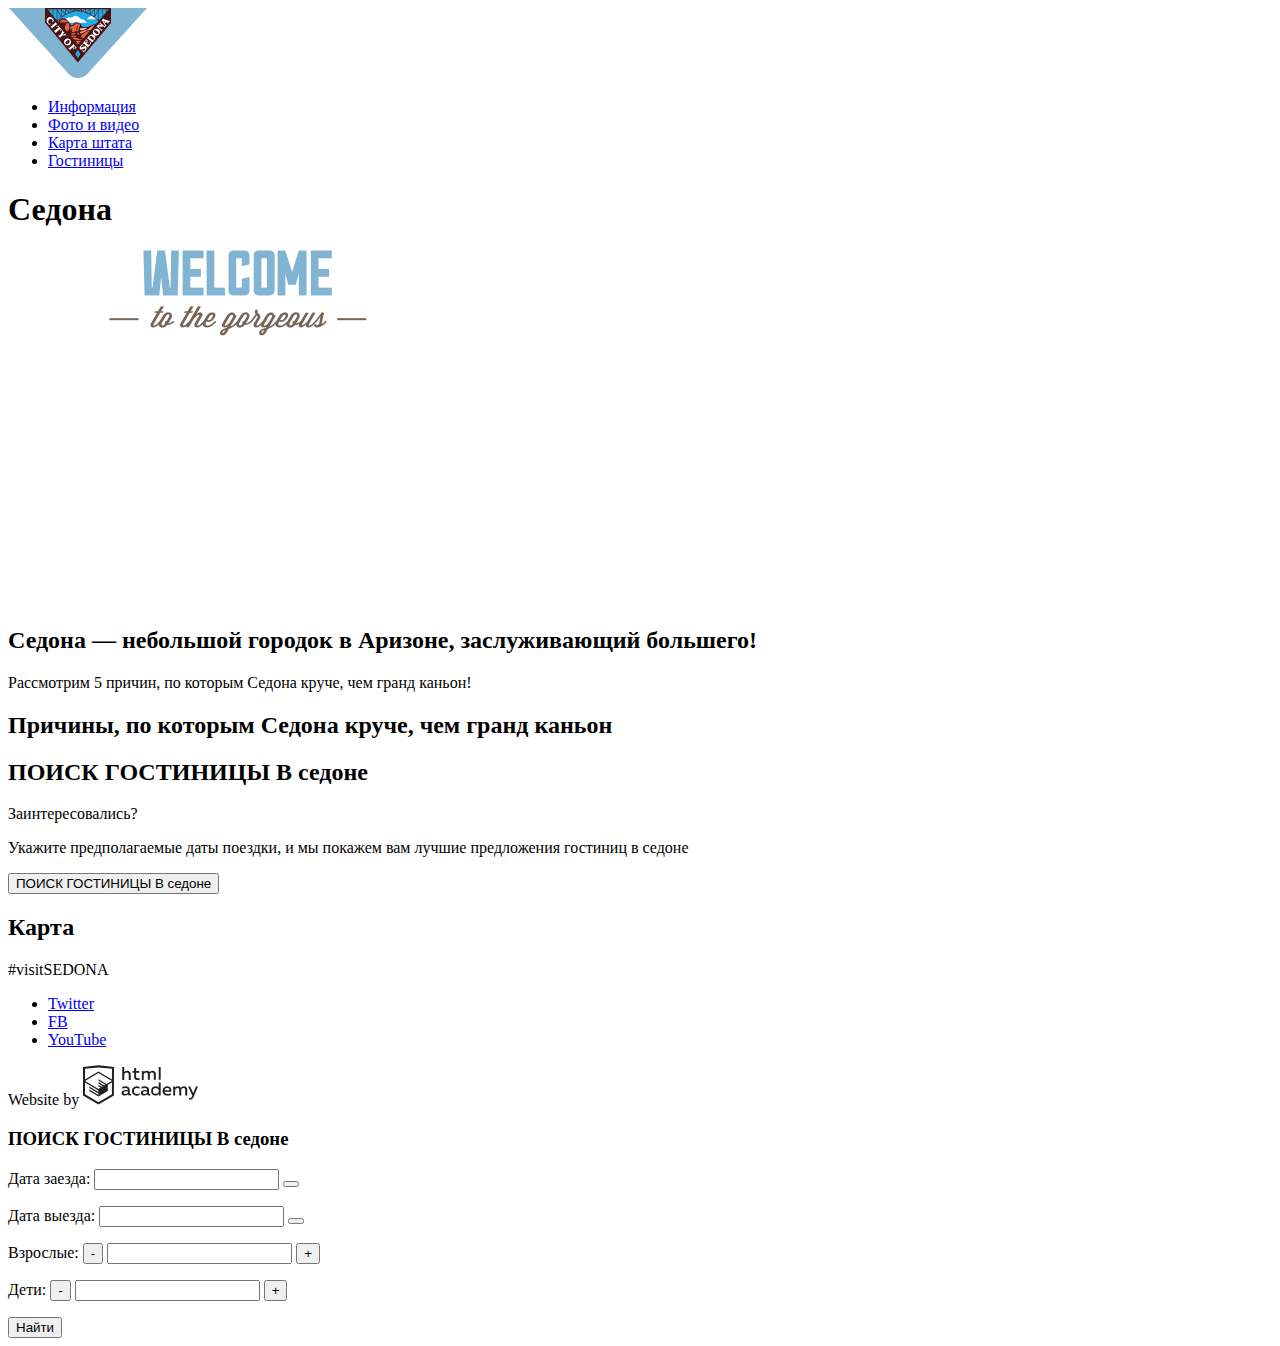
==== index.html @ 7920b190 "правки форм" ====
<!DOCTYPE html>
<html lang="ru">
  <head>
    <meta charset="utf-8">
    <title>HTML Academy: Седона</title>
  </head>
  <body>
      <header>
          <nav class="main-menu">
              <img class="logo" src="img/logo.svg" alt="logotype - city of Sedona" width="140" height="70">
              <ul>
                  <li><a href="#">Информация</a></li>
                  <li><a href="#">Фото и видео</a></li>
                  <li><a href="#">Карта штата</a></li>
                  <li><a href="inner.html">Гостиницы</a></li>
              </ul>
          </nav>
      </header>
      
      <main class="container">
          <section class="heading">
            <h1 class="visually-hidden">Седона</h1>
            <img class="welcome" src="img/welcome.png" alt="Welcome to the gorgeous Sedona, Because the Grand Canyon sucks!" width="459" height="353">
          </section>
          
          <section class="city">
            <h2>Седона — небольшой городок в Аризоне, заслуживающий большего!</h2>
            <p>Рассмотрим 5 причин, по которым Седона круче, чем гранд каньон!</p>
          </section>
          
          <section class="reasons">
            <h2 class="visually-hidden">Причины, по которым Седона круче, чем гранд каньон</h2>
            <!-- далее -->
          </section>
          
          <section class="search-hotel">
            <h2 class="visually-hidden">ПОИСК ГОСТИНИЦЫ В седоне</h2>
            <p>Заинтересовались?</p>
            <p>Укажите предполагаемые даты поездки, и мы покажем вам лучшие предложения гостиниц в седоне</p>
            <button class="search">ПОИСК ГОСТИНИЦЫ В седоне</button>
          </section>
          
          <section class="map">
            <h2 class="visually-hidden">Карта</h2>
            <!-- далее -->
          </section>
      </main>
      
      <footer>
          <p aria-label="хештег visit Sedona">#visitSEDONA</p>
          
          <ul class="social">
              <li><a href="#" aria-label="Седона в Твиттер">Twitter</a></li>
              <li><a href="#" aria-label="Седона в Фейсбук">FB</a></li>
              <li><a href="#" aria-label="Седона в Ютуб">YouTube</a></li>
          </ul>
          
          <p>
              <span>Website by</span>
              <a href="https://htmlacademy.ru/intensive/htmlcss">
                  <img src="img/academy.svg" alt="logotype - html academy" width="115" height="40">
              </a>
          </p>
      </footer>
      <section class="popup-search">
          <h3 class="visually-hidden">ПОИСК ГОСТИНИЦЫ В седоне</h3>
          <form action="https://echo.htmlacademy.ru" method="post">
              <p>
                <label for="arrival">Дата заезда:</label>
                <input id="arrival" type="text" name="arrival-date">
                <button class="calendar" aria-label="открыть календарь"></button>
              </p>
              <p>
                <label for="departure">Дата выезда:</label>
                <input id="departure" type="text" name="departure-date">
                <button class="calendar" aria-label="открыть календарь"></button>
              </p>
              <p>
                <label for="adult">Взрослые:</label>
                <button class="minus" aria-label="минус">-</button>
                <input id="adult" type="text" name="adult-number">
                <button class="plus">+</button>
              </p>
              <p>
                <label for="children">Дети:</label>
                <button class="minus" aria-label="минус">-</button>
                <input id="children" type="text" name="children-number">
                <button class="plus">+</button>
              </p>
              <button class="popup-search-button">Найти</button>
          </form>
      </section> 
   <!-- <p>Репозиторий создан для обучения на профессиональном онлайн‑курсе «<a href="https://htmlacademy.ru/intensive/htmlcss">HTML и CSS, уровень 1</a>».</p> -->
  </body>
</html>
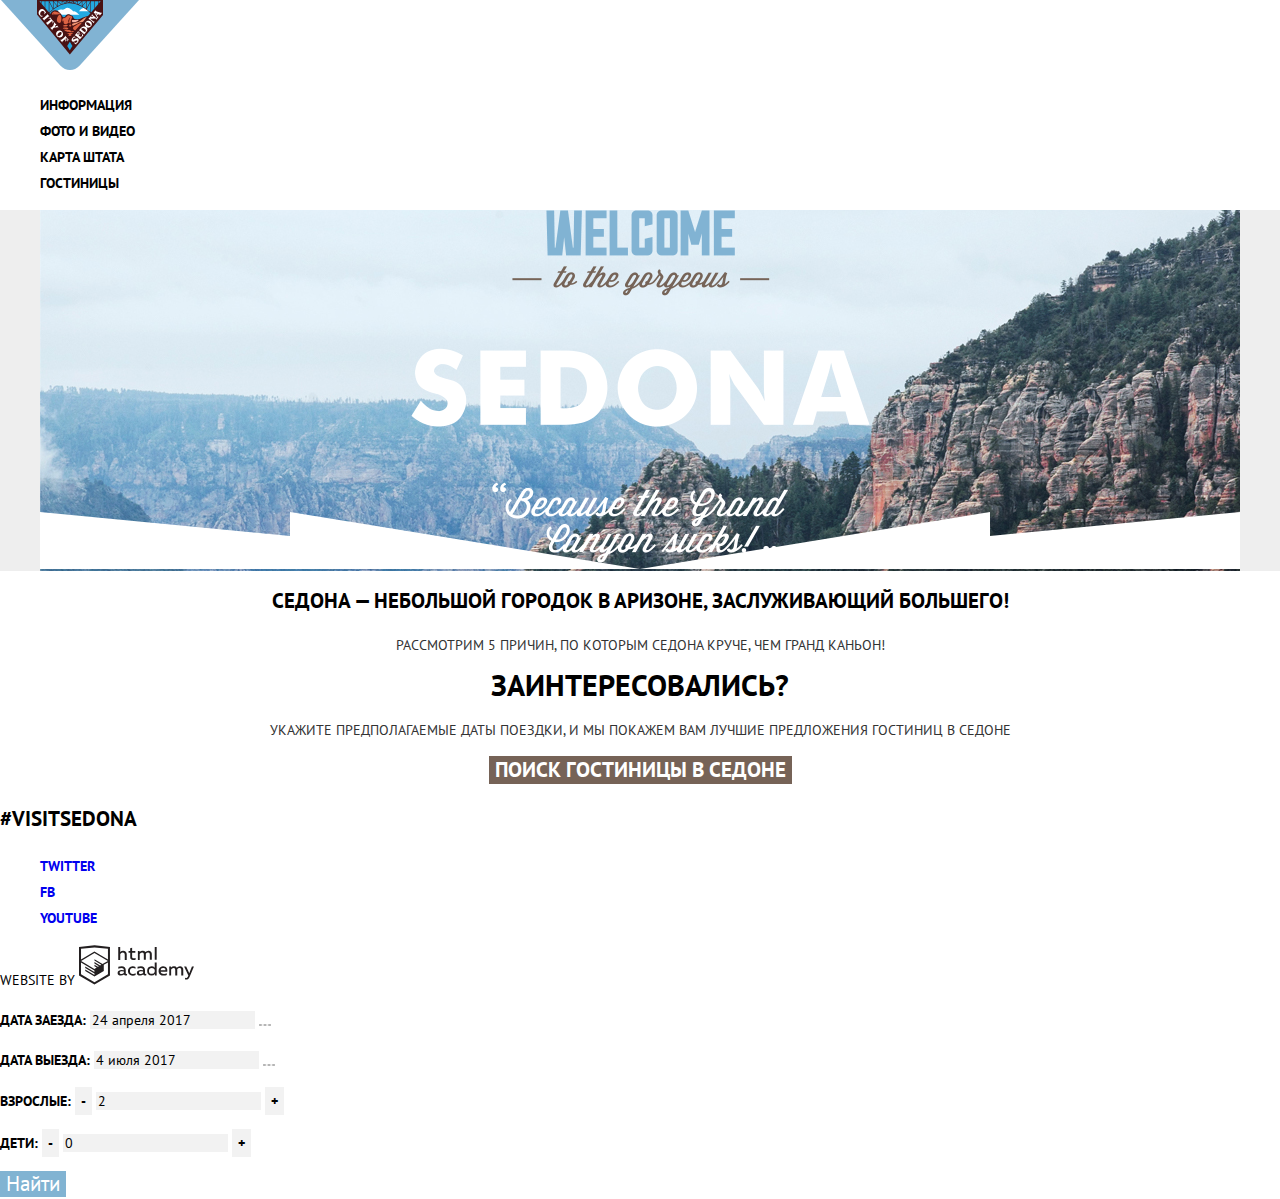
==== commit 4c623dac: "базовая стилизация" ====
--- a/index.html
+++ b/index.html
@@ -3,6 +3,9 @@
   <head>
     <meta charset="utf-8">
     <title>HTML Academy: Седона</title>
+    <link href="https://fonts.googleapis.com/css?family=PT+Sans:400,700&amp;subset=cyrillic" rel="stylesheet">
+    <link href="css/normalize.css" rel="stylesheet">
+    <link href="css/style.css" rel="stylesheet">
   </head>
   <body>
       <header>
@@ -35,7 +38,7 @@
           
           <section class="search-hotel">
             <h2 class="visually-hidden">ПОИСК ГОСТИНИЦЫ В седоне</h2>
-            <p>Заинтересовались?</p>
+            <span>Заинтересовались?</span>
             <p>Укажите предполагаемые даты поездки, и мы покажем вам лучшие предложения гостиниц в седоне</p>
             <button class="search">ПОИСК ГОСТИНИЦЫ В седоне</button>
           </section>
@@ -46,8 +49,8 @@
           </section>
       </main>
       
-      <footer>
-          <p aria-label="хештег visit Sedona">#visitSEDONA</p>
+      <footer class="footer-nav">
+          <p class="hashtag" aria-label="хештег visit Sedona">#visitSEDONA</p>
           
           <ul class="social">
               <li><a href="#" aria-label="Седона в Твиттер">Twitter</a></li>
@@ -57,7 +60,7 @@
           
           <p>
               <span>Website by</span>
-              <a href="https://htmlacademy.ru/intensive/htmlcss">
+              <a class="html-academy" href="https://htmlacademy.ru/intensive/htmlcss">
                   <img src="img/academy.svg" alt="logotype - html academy" width="115" height="40">
               </a>
           </p>
@@ -67,24 +70,24 @@
           <form action="https://echo.htmlacademy.ru" method="post">
               <p>
                 <label for="arrival">Дата заезда:</label>
-                <input id="arrival" type="text" name="arrival-date">
+                <input id="arrival" type="text" name="arrival-date" value="24 апреля 2017">
                 <button class="calendar" aria-label="открыть календарь"></button>
               </p>
               <p>
                 <label for="departure">Дата выезда:</label>
-                <input id="departure" type="text" name="departure-date">
+                <input id="departure" type="text" name="departure-date" value="4 июля 2017">
                 <button class="calendar" aria-label="открыть календарь"></button>
               </p>
               <p>
                 <label for="adult">Взрослые:</label>
                 <button class="minus" aria-label="минус">-</button>
-                <input id="adult" type="text" name="adult-number">
+                <input id="adult" type="text" name="adult-number" value="2">
                 <button class="plus">+</button>
               </p>
               <p>
                 <label for="children">Дети:</label>
                 <button class="minus" aria-label="минус">-</button>
-                <input id="children" type="text" name="children-number">
+                <input id="children" type="text" name="children-number" value="0">
                 <button class="plus">+</button>
               </p>
               <button class="popup-search-button">Найти</button>
--- a/css/style.css
+++ b/css/style.css
@@ -0,0 +1,290 @@
+body {
+    margin: 0;
+    padding: 0;
+    
+    font-family: "PT Sans", Arial, sans-serif;
+    font-size: 14px;
+    font-weight: bold;
+    line-height: 26px;
+    color: #000000;
+    text-transform: uppercase;
+    
+    background-color: #ffffff;  
+}
+
+.visually-hidden {
+    position: absolute;
+    clip: rect(0 0 0 0);
+    width: 1px;
+    height: 1px;
+    margin: -1px;
+}
+
+a {
+    text-decoration: none;
+}
+
+.main-menu a {
+    color: #000000;
+}
+
+.main-menu a:hover,
+.main-menu a:focus {
+    color: #81b3d2;
+}
+
+.main-menu a:active {
+    color: rgba(0, 0, 0, 0.3);
+}
+
+.main-menu ul {
+    list-style: none;
+}
+
+.heading {
+    text-align: center;
+    background-color: #eeeeee;
+    background-image: url("/./img/intro-mask.svg"), url("/./img/background.jpg");
+    background-repeat: no-repeat, no-repeat;
+    background-position: bottom center, top center;
+}
+
+.city {
+    text-align: center;
+}
+
+.city h2 {
+    font-size: 21px;
+}
+
+.city p {
+    font-weight: normal;
+    color: #333333;
+}
+
+.search-hotel {
+    text-align: center;
+}
+
+.search-hotel span {
+    font-size: 30px;
+    line-height: 26px;
+}
+
+.search-hotel p {
+    font-weight: normal;
+    line-height: 24px;
+    color: #333333;
+}
+
+.search-hotel .search {
+    font: inherit;
+    font-size: 21px;
+    text-transform: uppercase;
+    color: #ffffff;
+    background-color: #766357;
+    border: none;
+}
+
+.search-hotel .search:hover,
+.search-hotel .search:focus {
+    background-color: #604e43;
+}
+
+.search-hotel .search:active {
+    color: rgba(255, 255, 255, 0.3);
+    background-color: #503e33;
+}
+
+.footer-nav .hashtag {
+    font-size: 21px;
+}
+
+.footer-nav .social {
+    list-style: none;
+}
+
+.footer-nav span {
+    font-weight: normal;
+}
+
+.html-academy img:hover,
+.html-academy img:focus {
+
+}
+
+.html-academy img:active {
+
+}
+
+.popup-search input {
+    background-color: #f2f2f2;
+    border: none;
+}
+
+.popup-search input:hover {
+    background-color: #ebebeb;
+}
+
+.popup-search input:focus{
+    background-color: #ffffff;
+    border: 2px solid #e5e5e5;
+}
+
+.popup-search .plus,
+.popup-search .minus,
+.popup-search .calendar {
+    font: inherit;
+    background-color: #f2f2f2;
+    border: none;
+}
+
+.popup-search .calendar {
+    background-image: url("/./img/calendar.svg");
+    background-repeat: no-repeat;
+    background-position: center;
+}
+
+.popup-search-button {
+    font-size: 21px;
+    text-align: center;
+    color: #ffffff;
+    background-color: #81b3d2;
+    border: none;
+}
+
+.popup-search-button:hover,
+.popup-search-button:focus {
+    background-color: #669ec0;
+}
+
+.popup-search-button:active {
+    color: rgba(255, 255, 255, 0.3);
+    background-color: #5496bd;
+}
+
+.main-menu-current a,
+.main-menu-current a:hover,
+.main-menu-current a:focus,
+.main-menu-current a:active {
+    color: #766357;
+}
+
+.filters {
+    color: #ffffff;
+    background-color: #81b3d2;
+    background-image: url(/img/filter-background.jpg);
+    background-repeat: no-repeat;
+    background-position: top center;
+}
+
+.filters-form fieldset {
+    border: none;
+}
+
+.filters-form legend,
+.price-range .day {
+    font-size: 16px;
+    line-height: 21px;
+}
+
+.filters-form label,
+.filters-form b,
+.price-range input {
+    font-weight: normal;
+    line-height: 21px;
+}
+
+.price-range input {
+    color: #ffffff;
+    background-color: rgba(0, 0, 0, 0);
+    border: none;
+}
+
+.price-range button {
+    font-size: 14px;
+    font-weight: normal;
+    line-height: 21px;
+    text-transform: uppercase;
+    color: #ffffff;
+    background-color: rgba(0, 0, 0, 0);
+    border: 2px solid #ffffff;
+}
+
+.price-range button:hover,
+.price-range button:focus {
+    color: #000000;
+    background-color: #ffffff;
+}
+
+.hotels-list,
+.stars {
+    list-style: none;
+}
+
+.hotels-list h3 {
+    font-size: 21px;
+}
+
+.hotels-name {
+    color: #000000;
+}
+
+.hotels-name:hover,
+.hotels-name:focus {
+    color: #81b3d2;
+}
+
+.hotels-name:active {
+    color: rgba(0, 0, 0, 0.3);
+}
+
+.hotel-type-price {
+    font-weight: normal;
+    color: #333333;
+}
+
+.button-more {
+    line-height: 21px;
+    color: #ffffff;
+    background-color: #81b3d2;
+}
+
+.button-more:hover,
+.button-more:focus {
+    background-color: #669ec0;
+}
+
+.button-more:active {
+    color: rgba(255, 255, 255, 0.3);
+    background-color: #5496bd;
+}
+
+.button-book {
+    line-height: 21px;
+    color: #ffffff;
+    background-color: #766357;
+}
+
+.button-book:hover,
+.button-book:focus {
+    background-color: #604e43;
+}
+
+.button-book:active {
+    color: rgba(255, 255, 255, 0.3);
+    background-color: #503e33;
+}
+
+.hotel-rating {
+    font-weight: normal;
+    color: #666666;
+    background-color: #f2f2f2;
+}
+
+.stars li {
+    height: 17px;
+    width: 18px;
+    background-image: url("/img/star.svg");
+    background-repeat: no-repeat;
+}
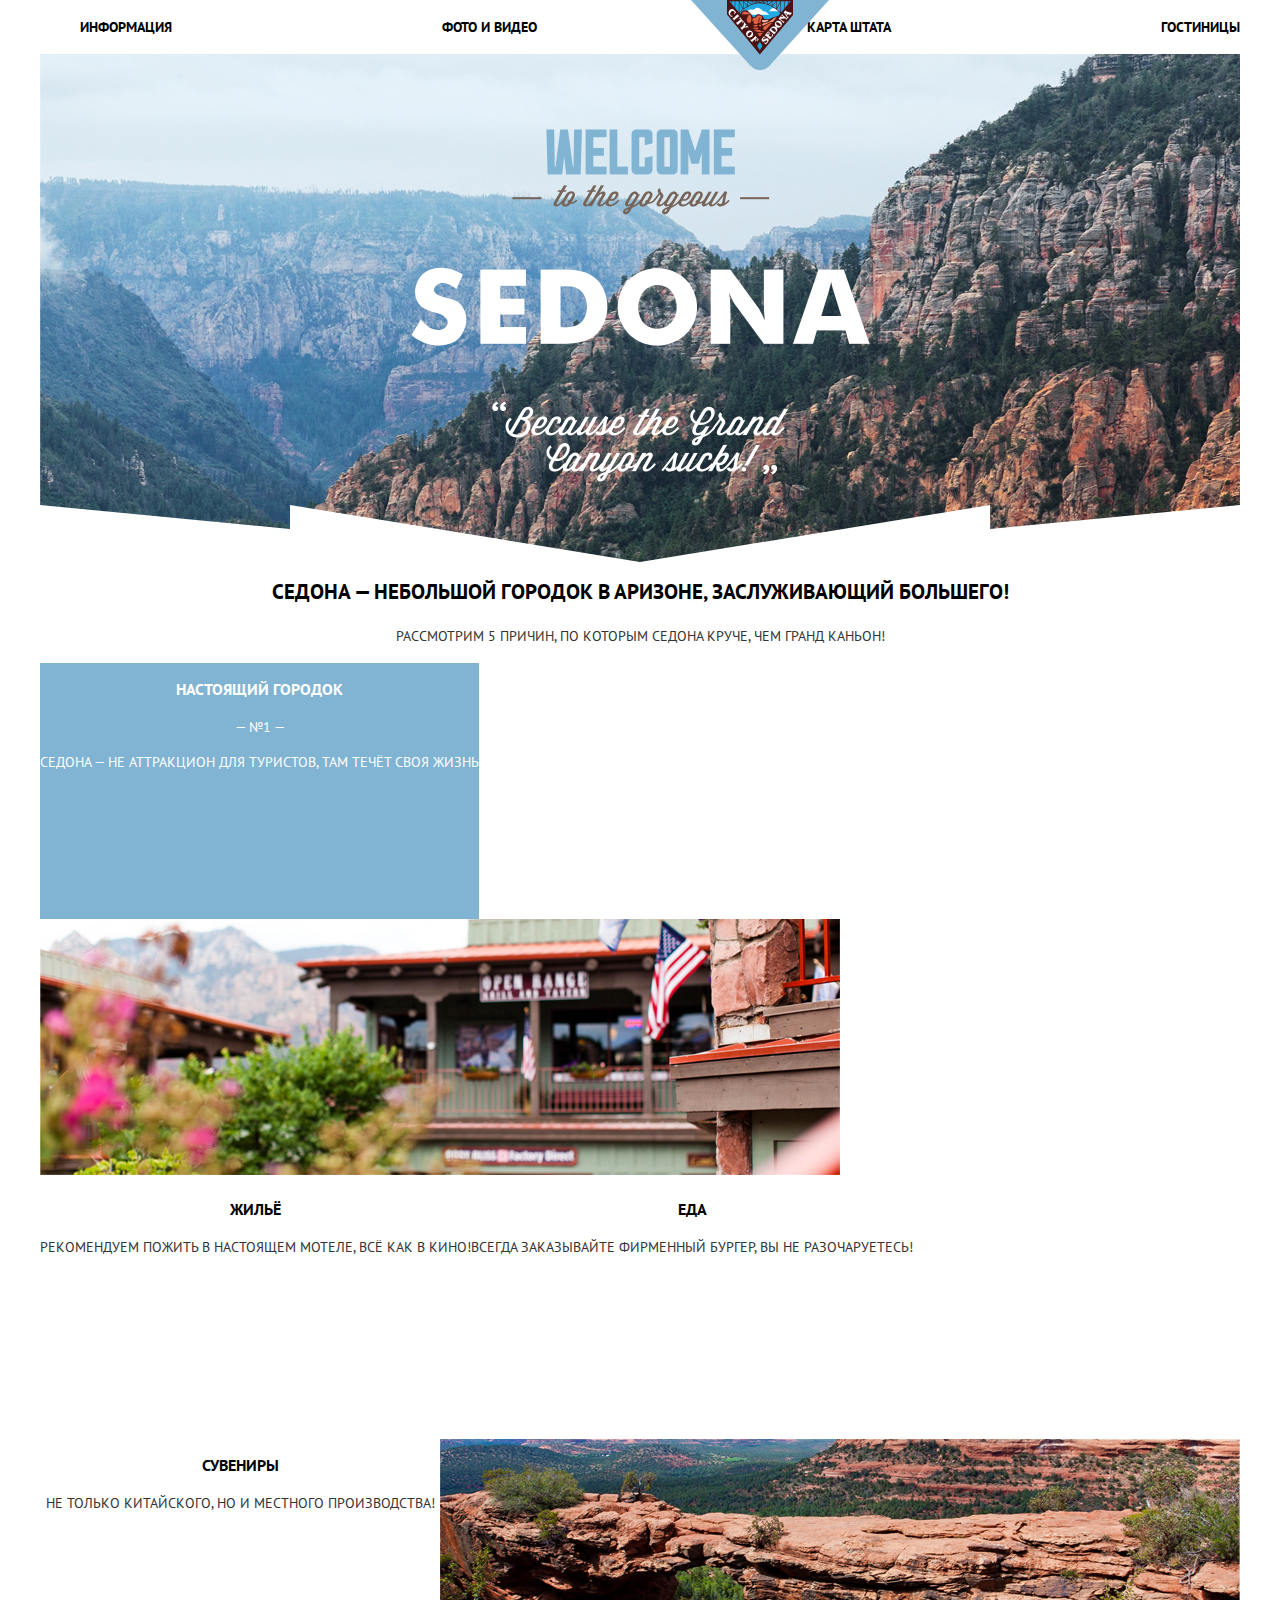
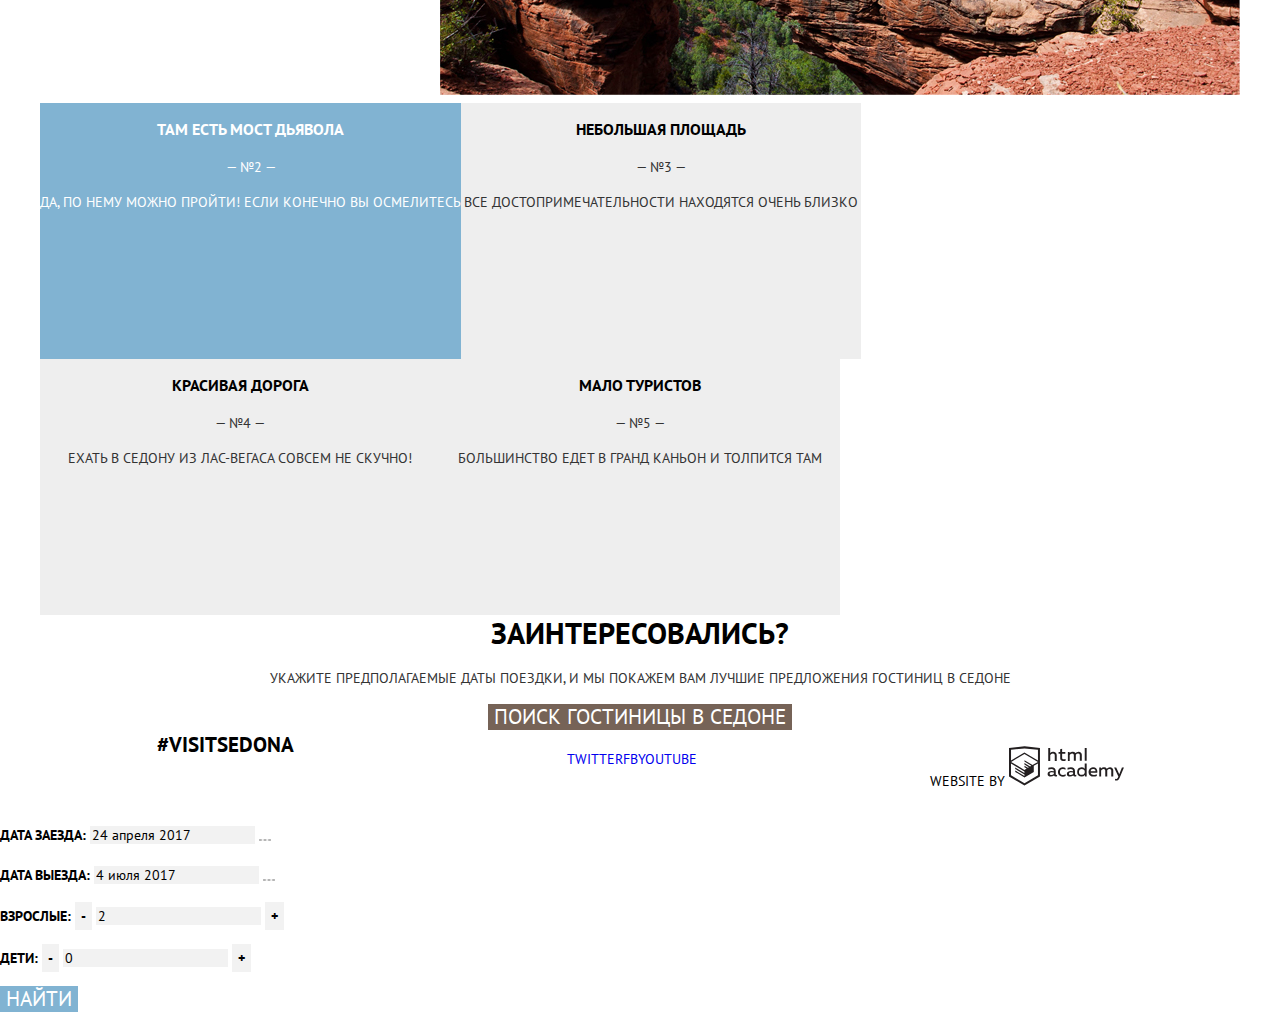
==== commit f2318898: "сетки" ====
--- a/index.html
+++ b/index.html
@@ -33,12 +33,67 @@
           
           <section class="reasons">
             <h2 class="visually-hidden">Причины, по которым Седона круче, чем гранд каньон</h2>
-            <!-- далее -->
+            
+            <div class="reason-1">
+                <h3>Настоящий городок</h3> 
+                <p>— №1 — </p>
+                <p>Седона — не аттракцион для туристов, там течёт своя жизнь</p>
+            </div>
+              
+            <div>
+                <img src="img/reason-1.jpg" alt="вид города" width="800" height="256">
+            </div>
+            
+            <div class="reason-hotels">
+                <h3>Жильё</h3>
+                <p>Рекомендуем пожить в настоящем мотеле, всё как в кино!</p>
+            </div>
+              
+            <div class="reason-food">
+                <h3>Еда</h3>
+                <p>Всегда заказывайте фирменный бургер, вы не разочаруетесь!</p>
+            </div>
+              
+            <div class="reason-souvenir">
+                <h3>Сувениры</h3>
+                <p>Не только китайского, но и местного производства!</p>
+            </div>
+              
+            <div>
+                <img src="img/reason-2.jpg" alt="мост дьявола" width="800" height="256"> 
+            </div>
+              
+            <div class="reason-2">
+                <h3>Там есть Мост дьявола
+                </h3>
+                <p>— №2 —</p>
+                <p>Да, по нему можно пройти! Если конечно вы осмелитесь</p>      
+            </div>
+              
+            <div class="reason-3">
+                <h3>Небольшая площадь</h3>
+                <p>— №3 —</p>
+                <p>Все достопримечательности находятся очень близко</p>  
+            </div>
+              
+            <div class="reason-4">
+                <h3>Красивая дорога</h3>
+                <p>— №4 —</p>
+                <p>Ехать в Седону из Лас-Вегаса совсем не скучно!</p>
+              
+            </div>
+              
+            <div class="reason-5">
+                <h3>Мало туристов</h3>
+                <p>— №5 —</p>
+                <p>Большинство едет в гранд каньон и толпится там</p>
+            </div>
+
           </section>
           
           <section class="search-hotel">
             <h2 class="visually-hidden">ПОИСК ГОСТИНИЦЫ В седоне</h2>
-            <span>Заинтересовались?</span>
+            <b>Заинтересовались?</b>
             <p>Укажите предполагаемые даты поездки, и мы покажем вам лучшие предложения гостиниц в седоне</p>
             <button class="search">ПОИСК ГОСТИНИЦЫ В седоне</button>
           </section>
@@ -50,7 +105,7 @@
       </main>
       
       <footer class="footer-nav">
-          <p class="hashtag" aria-label="хештег visit Sedona">#visitSEDONA</p>
+          <b class="hashtag" aria-label="хештег visit Sedona">#visitSEDONA</b>
           
           <ul class="social">
               <li><a href="#" aria-label="Седона в Твиттер">Twitter</a></li>
--- a/css/style.css
+++ b/css/style.css
@@ -4,7 +4,6 @@
     
     font-family: "PT Sans", Arial, sans-serif;
     font-size: 14px;
-    font-weight: bold;
     line-height: 26px;
     color: #000000;
     text-transform: uppercase;
@@ -24,7 +23,14 @@
     text-decoration: none;
 }
 
+.main-menu {
+    width: 1200px;
+    margin-left: auto;
+    margin-right: auto;
+}
+
 .main-menu a {
+    font-weight: bold;
     color: #000000;
 }
 
@@ -37,16 +43,36 @@
     color: rgba(0, 0, 0, 0.3);
 }
 
+.main-menu .logo {
+    position: absolute;
+    left: 690px;
+    top: 0px;
+}
+
 .main-menu ul {
+    display: flex;
+    justify-content: space-between;
+    vertical-align: center;
     list-style: none;
 }
 
+.container {
+    width: 1200px;
+    margin-left: auto;
+    margin-right: auto;
+}
+
 .heading {
+    height: 508px;
     text-align: center;
     background-color: #eeeeee;
-    background-image: url("/./img/intro-mask.svg"), url("/./img/background.jpg");
+    background-image: url("../img/intro-mask.svg"), url("../img/background.jpg");
     background-repeat: no-repeat, no-repeat;
-    background-position: bottom center, top center;
+    background-position: 0px 451px, 50% 20%;
+}
+
+.heading .welcome {
+    margin-top: 75px;
 }
 
 .city {
@@ -58,29 +84,72 @@
 }
 
 .city p {
-    font-weight: normal;
     color: #333333;
+}
+
+.reasons {
+    display: flex;
+    flex-wrap: wrap;
+    
+    text-align: center;
+}
+
+.reasons h3 {
+    line-height: 21px;
+}
+
+.reasons p {
+    line-height: 21px;
+    color: #333333;
+}
+
+.reason-1,
+.reason-2 {
+    min-height: 256px;
+    min-width: 400px;
+    
+    color: #ffffff;
+    background-color: #81b3d2;
+}
+
+.reason-1 p,
+.reason-2 p {
+    color: #ffffff;
+}
+
+.reason-hotels,
+.reason-food,
+.reason-souvenir {
+    min-height: 256px;
+    min-width: 400px;
+}
+
+.reason-3,
+.reason-4,
+.reason-5 {
+    min-height: 256px;
+    min-width: 400px;
+    
+    background-color: #eeeeee;
 }
 
 .search-hotel {
     text-align: center;
 }
 
-.search-hotel span {
+.search-hotel b {
     font-size: 30px;
-    line-height: 26px;
+    line-height: 36px;
 }
 
 .search-hotel p {
-    font-weight: normal;
     line-height: 24px;
     color: #333333;
 }
 
 .search-hotel .search {
-    font: inherit;
-    font-size: 21px;
-    text-transform: uppercase;
+    font-size: 21px;
+    text-transform: inherit;
     color: #ffffff;
     background-color: #766357;
     border: none;
@@ -96,16 +165,21 @@
     background-color: #503e33;
 }
 
+.footer-nav {
+    display: flex;
+    justify-content: space-around;
+    width: 1200px;
+    margin-left: auto;
+    margin-right: auto;
+}
+
 .footer-nav .hashtag {
     font-size: 21px;
 }
 
 .footer-nav .social {
+    display: flex;
     list-style: none;
-}
-
-.footer-nav span {
-    font-weight: normal;
 }
 
 .html-academy img:hover,
@@ -115,6 +189,10 @@
 
 .html-academy img:active {
 
+}
+
+.popup-search {
+    font-weight: bold;
 }
 
 .popup-search input {
@@ -140,7 +218,7 @@
 }
 
 .popup-search .calendar {
-    background-image: url("/./img/calendar.svg");
+    background-image: url("../img/calendar.svg");
     background-repeat: no-repeat;
     background-position: center;
 }
@@ -148,6 +226,7 @@
 .popup-search-button {
     font-size: 21px;
     text-align: center;
+    text-transform: inherit;
     color: #ffffff;
     background-color: #81b3d2;
     border: none;
@@ -173,7 +252,7 @@
 .filters {
     color: #ffffff;
     background-color: #81b3d2;
-    background-image: url(/img/filter-background.jpg);
+    background-image: url(../img/filter-background.jpg);
     background-repeat: no-repeat;
     background-position: top center;
 }
@@ -182,8 +261,8 @@
     border: none;
 }
 
-.filters-form legend,
-.price-range .day {
+.filters-form legend {
+    font-weight: bold;
     font-size: 16px;
     line-height: 21px;
 }
@@ -191,7 +270,6 @@
 .filters-form label,
 .filters-form b,
 .price-range input {
-    font-weight: normal;
     line-height: 21px;
 }
 
@@ -199,13 +277,17 @@
     color: #ffffff;
     background-color: rgba(0, 0, 0, 0);
     border: none;
+}
+
+.price-range b {
+    font-size: 16px;
 }
 
 .price-range button {
     font-size: 14px;
     font-weight: normal;
     line-height: 21px;
-    text-transform: uppercase;
+    text-transform: inherit;
     color: #ffffff;
     background-color: rgba(0, 0, 0, 0);
     border: 2px solid #ffffff;
@@ -217,7 +299,57 @@
     background-color: #ffffff;
 }
 
-.hotels-list,
+.results {
+    display: flex;
+    justify-content: space-around;
+}
+
+.results h3 {
+    font-size: 21px;
+}
+
+.results ul {
+    display: flex;
+    
+    list-style: none;
+}
+
+.results p {
+    font-size: 12px;
+    line-height: 18px;
+}
+
+.results a {
+    font-size: 12px;
+    line-height: 18px;
+    color: rgba(0, 0, 0, 0.3);
+    border-bottom: 1px dotted #81b3d2;
+}
+
+.results a:hover,
+.results a:focus {
+    color: #81b3d2;
+}
+
+.results a:active {
+    color: #000000;
+    border-bottom: none;
+}
+
+.results-current a,
+.results-current a:hover,
+.results-current a:focus,
+.results-current a:active {
+    color: #81b3d2;
+    border-bottom: none;
+}
+
+.hotels-list {
+    display: flex;
+    flex-direction: column;
+    list-style: none;
+}
+
 .stars {
     list-style: none;
 }
@@ -240,12 +372,12 @@
 }
 
 .hotel-type-price {
-    font-weight: normal;
     color: #333333;
 }
 
 .button-more {
     line-height: 21px;
+    font-weight: bold;
     color: #ffffff;
     background-color: #81b3d2;
 }
@@ -262,6 +394,7 @@
 
 .button-book {
     line-height: 21px;
+    font-weight: bold;
     color: #ffffff;
     background-color: #766357;
 }
@@ -277,7 +410,6 @@
 }
 
 .hotel-rating {
-    font-weight: normal;
     color: #666666;
     background-color: #f2f2f2;
 }
@@ -285,6 +417,6 @@
 .stars li {
     height: 17px;
     width: 18px;
-    background-image: url("/img/star.svg");
+    background-image: url("../img/star.svg");
     background-repeat: no-repeat;
 }
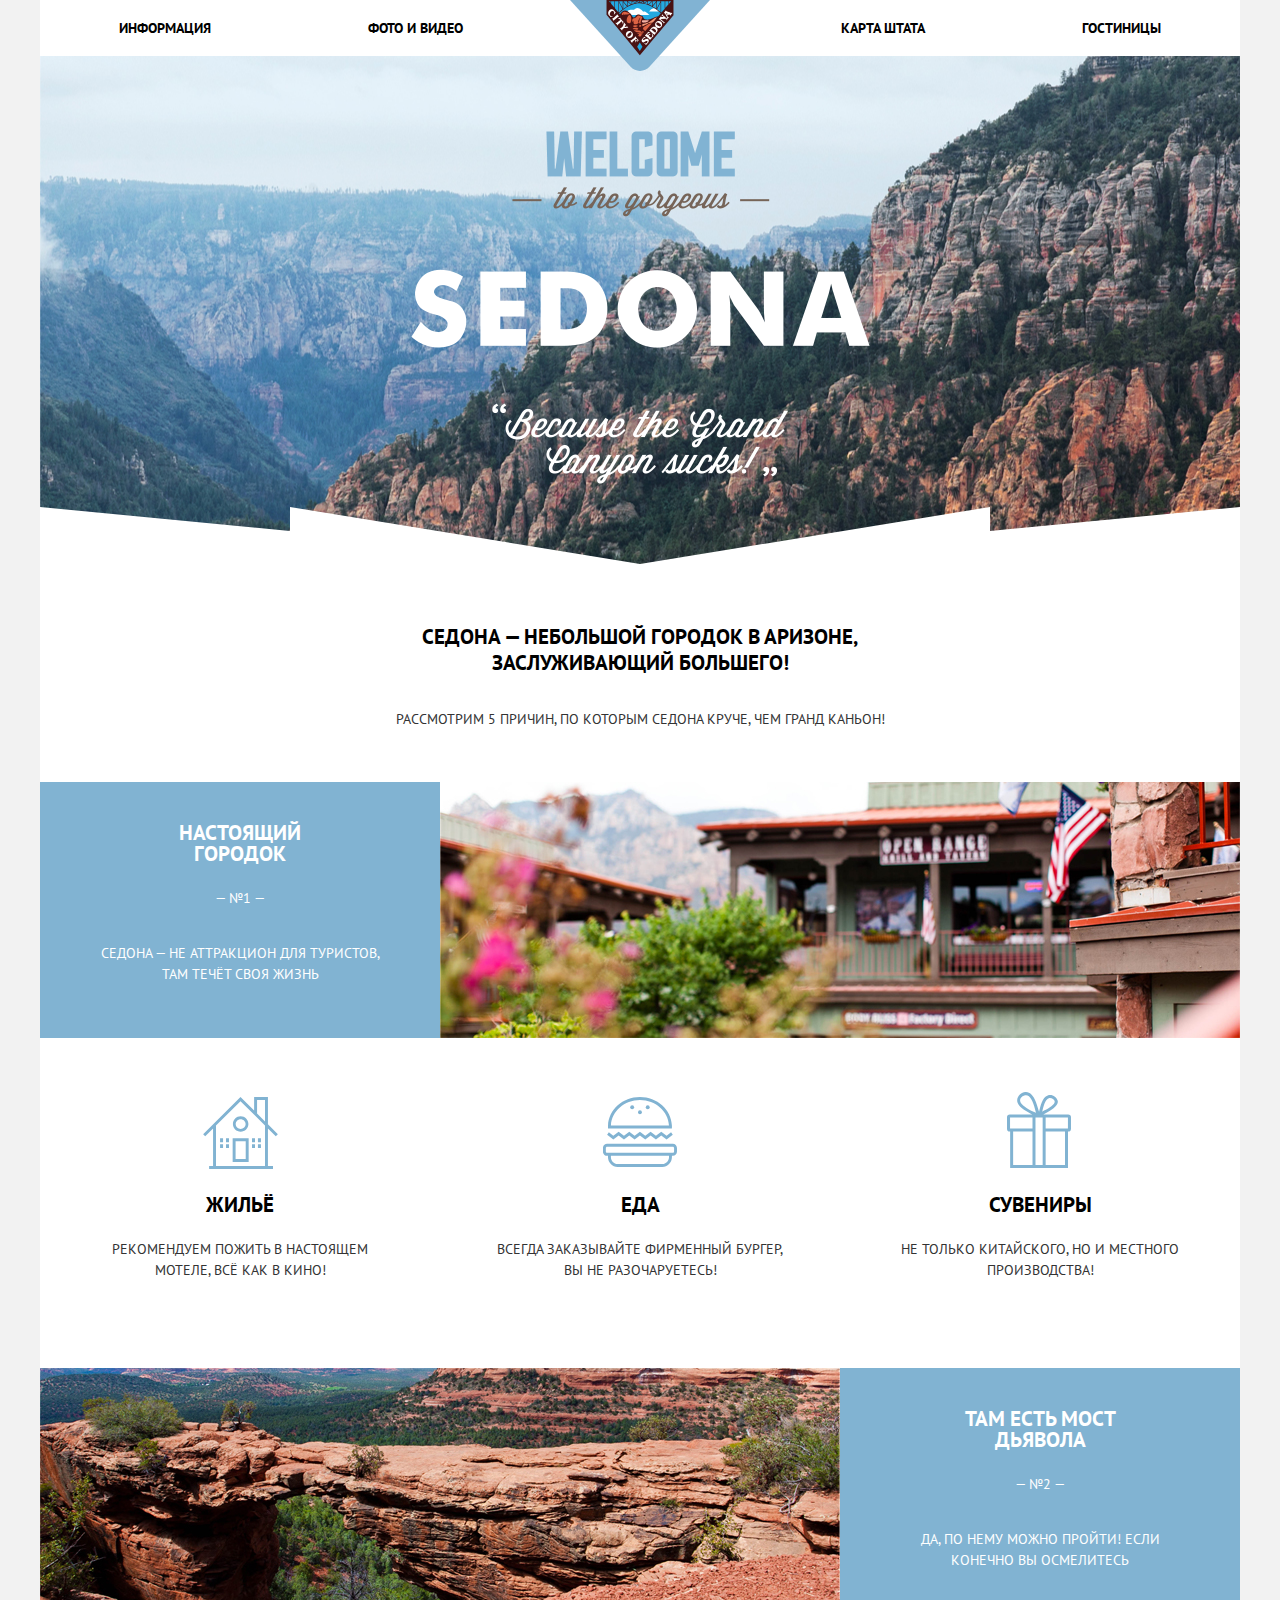
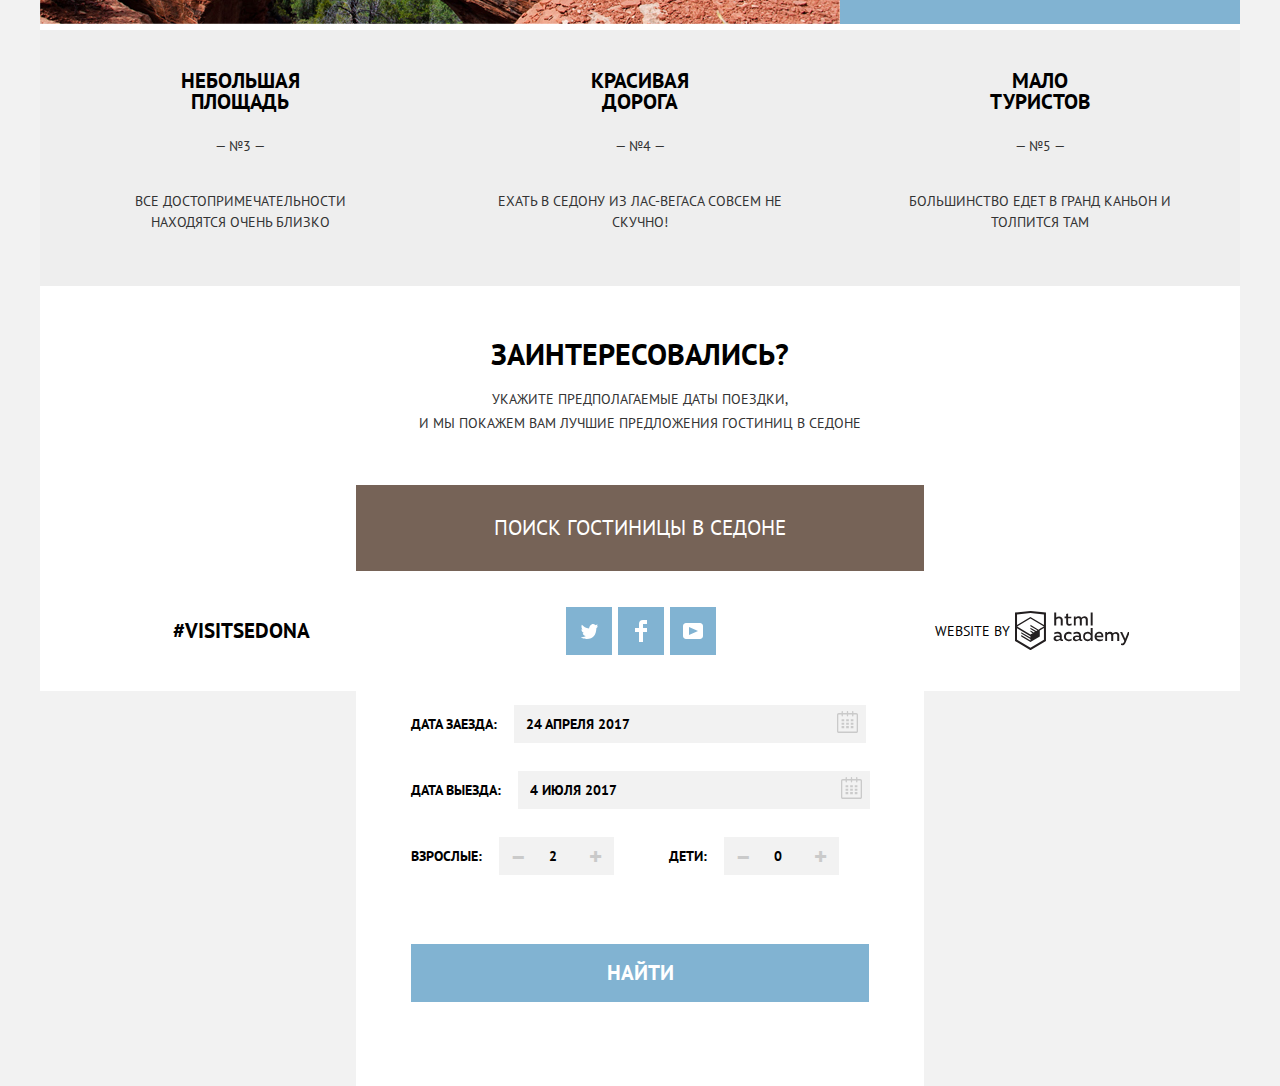
==== commit 2bbb3959: "сетки, продолжение" ====
--- a/index.html
+++ b/index.html
@@ -8,13 +8,13 @@
     <link href="css/style.css" rel="stylesheet">
   </head>
   <body>
-      <header>
+      <header class="container">
           <nav class="main-menu">
               <img class="logo" src="img/logo.svg" alt="logotype - city of Sedona" width="140" height="70">
               <ul>
                   <li><a href="#">Информация</a></li>
-                  <li><a href="#">Фото и видео</a></li>
-                  <li><a href="#">Карта штата</a></li>
+                  <li style="margin-right: 170px"><a href="#">Фото и видео</a></li>
+                  <li style="margin-left: 50px"><a href="#">Карта штата</a></li>
                   <li><a href="inner.html">Гостиницы</a></li>
               </ul>
           </nav>
@@ -94,7 +94,8 @@
           <section class="search-hotel">
             <h2 class="visually-hidden">ПОИСК ГОСТИНИЦЫ В седоне</h2>
             <b>Заинтересовались?</b>
-            <p>Укажите предполагаемые даты поездки, и мы покажем вам лучшие предложения гостиниц в седоне</p>
+            <p>Укажите предполагаемые даты поездки, <br>
+                и мы покажем вам лучшие предложения гостиниц в седоне</p>
             <button class="search">ПОИСК ГОСТИНИЦЫ В седоне</button>
           </section>
           
@@ -104,45 +105,44 @@
           </section>
       </main>
       
-      <footer class="footer-nav">
+      <footer class="footer-nav container">
           <b class="hashtag" aria-label="хештег visit Sedona">#visitSEDONA</b>
           
           <ul class="social">
-              <li><a href="#" aria-label="Седона в Твиттер">Twitter</a></li>
-              <li><a href="#" aria-label="Седона в Фейсбук">FB</a></li>
-              <li><a href="#" aria-label="Седона в Ютуб">YouTube</a></li>
+              <li><a class="social-button" href="#" aria-label="Седона в Твиттер"><span class="visually-hidden">Twitter</span><svg xmlns="http://www.w3.org/2000/svg" xmlns:xlink="http://www.w3.org/1999/xlink" width="17" height="15" viewBox="0 0 17 15"><path fill="#FFF" d="M10.95.144c1.685-.496 2.984.27 3.577 1.179.673-.231 1.331-.481 2.011-.708a2.345 2.345 0 0 1-.857 1.768c.685.17 1.304-.491 1.304-.491-.169 1-1.006 1.788-1.563 2.024-.231 6.75-3.175 11.217-10.077 11.082h-.446c-.41 0-4.164-.46-4.898-1.887 2.271.196 3.893-.422 4.693-1.177-.96-.3-2.679-.477-2.979-2.95.349.106.564.228 1.19.119C1.705 8.247.374 7.53.448 5.33c.285.328 1.067.536 1.34.472C1.085 5.561-.182 2.442.894.85c1.818 1.854 3.735 3.606 7.152 3.773C8.254 2.33 9.183.793 10.95.144z"/></svg></a></li>
+              <li><a class="social-button" href="#" aria-label="Седона в Фейсбук"><span class="visually-hidden">FaceBook</span><svg xmlns="http://www.w3.org/2000/svg" width="12" height="22" viewBox="0 0 12 22"><path fill="#FFF" d="M12 4V0H8a4 4 0 0 0-4 4v4H0v4h4v10h4V12h4V8H8V4h4z"/></svg></a></li>
+              <li><a class="social-button" href="#" aria-label="Седона в Ютуб"><span class="visually-hidden">YouTube</span><svg xmlns="http://www.w3.org/2000/svg" xmlns:xlink="http://www.w3.org/1999/xlink" width="20" height="16" viewBox="0 0 20 16"><path fill="#FFF" d="M17 0H3C1.35 0 0 1.35 0 3v10c0 1.65 1.35 3 3 3h14c1.65 0 3-1.35 3-3V3c0-1.65-1.35-3-3-3zM6.027 11.998V4.002L15.014 8l-8.987 3.998z"/></svg></a></li>
           </ul>
           
           <p>
               <span>Website by</span>
               <a class="html-academy" href="https://htmlacademy.ru/intensive/htmlcss">
-                  <img src="img/academy.svg" alt="logotype - html academy" width="115" height="40">
+                  <svg id="Layer_1" data-name="Layer 1" xmlns="http://www.w3.org/2000/svg" viewBox="0 0 108.08 36.85"><title>logo-htmlacademy-small1</title><path d="M44.61,26.88a2,2,0,0,0,.55-0.1v1.33a3.25,3.25,0,0,1-1.18.21,1.67,1.67,0,0,1-1.67-1,4.84,4.84,0,0,1-3.14,1.08c-1.51,0-2.91-.83-2.91-2.55,0-2.13,2-2.79,3.71-2.79a11.08,11.08,0,0,1,2.17.25v-0.3c0-1-.76-1.77-2.19-1.77a7.42,7.42,0,0,0-3,.64v-1.7a10.21,10.21,0,0,1,3.19-.55c2.36,0,3.81,1.12,3.81,3.65v3a0.54,0.54,0,0,0,.49.59h0.17Zm-6.44-1.13A1.35,1.35,0,0,0,39.63,27h0.11a3.39,3.39,0,0,0,2.41-1V24.58a9.72,9.72,0,0,0-1.81-.21c-1,0-2.16.33-2.16,1.38h0Zm12.36-6.11a5,5,0,0,1,2.57.64V22a4.08,4.08,0,0,0-2.3-.7,2.75,2.75,0,1,0,0,5.49,5,5,0,0,0,2.43-.64v1.71a6.27,6.27,0,0,1-2.76.57A4.21,4.21,0,0,1,46,24.51q0-.21,0-0.41a4.32,4.32,0,0,1,4.18-4.46h0.38Zm12.17,7.24a2,2,0,0,0,.55-0.1v1.33a3.25,3.25,0,0,1-1.18.21,1.67,1.67,0,0,1-1.67-1,4.84,4.84,0,0,1-3.14,1.08c-1.51,0-2.91-.83-2.91-2.55,0-2.13,2-2.79,3.71-2.79a11.08,11.08,0,0,1,2.17.25v-0.3c0-1-.76-1.77-2.19-1.77a7.42,7.42,0,0,0-3,.64v-1.7a10.21,10.21,0,0,1,3.19-.55c2.36,0,3.81,1.12,3.81,3.65v3a0.54,0.54,0,0,0,.49.59h0.17Zm-6.44-1.13A1.35,1.35,0,0,0,57.73,27h0.11a3.39,3.39,0,0,0,2.41-1V24.58a9.72,9.72,0,0,0-1.81-.21c-1.06,0-2.16.33-2.16,1.38h0ZM73,16V28.2H71.35V26.88a3.88,3.88,0,0,1-3.19,1.54,4.4,4.4,0,0,1,0-8.78,3.81,3.81,0,0,1,3,1.3V16H73Zm-4.53,5.22a2.76,2.76,0,1,0,0,5.52A2.86,2.86,0,0,0,71.15,25V23A2.91,2.91,0,0,0,68.49,21.27ZM79,19.64c3.31,0,4.46,2.68,3.92,5.09H76.7c0.21,1.5,1.67,2.11,3.19,2.11a6.11,6.11,0,0,0,2.64-.59v1.6a7.14,7.14,0,0,1-3,.57C77,28.42,74.78,27,74.78,24a4.18,4.18,0,0,1,4-4.39H79Zm0.09,1.54a2.28,2.28,0,0,0-2.44,2.1v0.06H81.3A2,2,0,0,0,79.13,21.18Zm5.73,7V19.87h1.65v1a3.81,3.81,0,0,1,2.78-1.27A2.86,2.86,0,0,1,91.89,21a4.12,4.12,0,0,1,2.91-1.33A3.06,3.06,0,0,1,98,23V28.2h-1.9V23.05a1.59,1.59,0,0,0-1.42-1.75H94.42a2.8,2.8,0,0,0-2.07,1.12V28.2h-1.9V23.05A1.59,1.59,0,0,0,89,21.31H88.8a3,3,0,0,0-2.21,1.29v5.63H84.86Zm21.31-8.33h1.9l-3.91,9.46c-0.9,2.17-2.09,2.86-3.35,2.86a4.76,4.76,0,0,1-1.1-.14V30.46a2.86,2.86,0,0,0,.85.12c0.9,0,1.58-.64,2.07-1.9l0.17-.42-4-8.4h2l2.86,6.29ZM38.73,1.46V6.22a3.81,3.81,0,0,1,2.7-1.14,3.25,3.25,0,0,1,3.44,3.4v5.15H43V8.72a1.81,1.81,0,0,0-1.61-2h-0.3a2.93,2.93,0,0,0-2.32,1.39v5.52h-1.9V1.46h1.9ZM49.94,2.31v3h3V6.91h-3v3.81c0,1.1.5,1.46,1.58,1.46a4.49,4.49,0,0,0,1.69-.33v1.6A6.8,6.8,0,0,1,51,13.8a2.55,2.55,0,0,1-2.86-2.74V6.89H46.58V5.26h1.5V2.74Zm5.4,11.31V5.28H57v1A3.81,3.81,0,0,1,59.77,5a2.86,2.86,0,0,1,2.6,1.33A4.12,4.12,0,0,1,65.28,5,3.06,3.06,0,0,1,68.44,8.4v5.21h-1.9V8.46a1.59,1.59,0,0,0-1.42-1.75H64.89a2.8,2.8,0,0,0-2.07,1.12v5.78h-1.9V8.46A1.59,1.59,0,0,0,59.5,6.71H59.27A3,3,0,0,0,57.06,8v5.63H55.34ZM71.17,1.45H73V13.6H71.17V1.45ZM14.71,0H14.55L0,1.54V28.21l14.55,8.66,14.55-8.66V1.54Zm12.5,27.1L14.55,34.64,1.9,27.12V16.18l12.59,7.5V25L5.86,19.9v1.31l8.68,5.21v1.39L5.87,22.65V24l8.68,5.21,8.75-5.24V18.31L27.2,16V27.12Zm0-12.53-3.48,2-1.6,1L14.51,13v1.31L21,18.23H21l-0.14.09-1,.54-5.37-3.2V17l4.24,2.52-1,.67-3.2-1.9v1.31l2.1,1.24L14.5,22.1,2,14.65,14.51,7.11Zm0-1.32L14.49,5.76,1.91,13.25v-10L14.56,1.92,27.21,3.25v10h0Z" transform="translate(0 -0.02)" fill="#231f20"/></svg>
               </a>
           </p>
       </footer>
-      <section class="popup-search">
+      <section class="popup-search container">
           <h3 class="visually-hidden">ПОИСК ГОСТИНИЦЫ В седоне</h3>
           <form action="https://echo.htmlacademy.ru" method="post">
               <p>
                 <label for="arrival">Дата заезда:</label>
-                <input id="arrival" type="text" name="arrival-date" value="24 апреля 2017">
-                <button class="calendar" aria-label="открыть календарь"></button>
+                <input class="popup-date" id="arrival" type="text" name="arrival-date" value="24 апреля 2017">
+                <button class="calendar" aria-label="открыть календарь"><svg xmlns="http://www.w3.org/2000/svg" width="21" height="22" viewBox="0 0 21 22"><path d="M19.251 2.025h-2.845V.648c0-.381-.294-.689-.656-.689-.363 0-.656.308-.656.689v1.377h-3.938V.648c0-.381-.294-.689-.655-.689-.363 0-.657.308-.657.689v1.377H5.906V.648c0-.381-.294-.689-.656-.689-.363 0-.657.308-.657.689v1.377H1.75C.784 2.025 0 2.847 0 3.862v16.302C0 21.179.784 22 1.75 22h17.501c.966 0 1.749-.821 1.749-1.836V3.862c0-1.015-.783-1.837-1.749-1.837zm.437 18.139a.448.448 0 0 1-.437.459H1.75a.45.45 0 0 1-.438-.459V3.862a.45.45 0 0 1 .438-.459h2.844v1.378c0 .381.294.689.657.689.362 0 .656-.308.656-.689V3.403h3.938v1.378c0 .381.294.689.657.689.361 0 .655-.308.655-.689V3.403h3.938v1.378c0 .381.293.689.656.689.362 0 .656-.308.656-.689V3.403h2.845c.241 0 .437.206.437.459v16.302z"/><path d="M4.594 8.225h2.625v2.066H4.594zM4.594 11.668h2.625v2.067H4.594zM4.594 15.112h2.625v2.066H4.594zM9.188 15.112h2.625v2.066H9.188zM9.188 11.668h2.625v2.067H9.188zM9.188 8.225h2.625v2.066H9.188zM13.781 15.112h2.625v2.066h-2.625zM13.781 11.668h2.625v2.067h-2.625zM13.781 8.225h2.625v2.066h-2.625z"/></svg></button>
               </p>
               <p>
                 <label for="departure">Дата выезда:</label>
-                <input id="departure" type="text" name="departure-date" value="4 июля 2017">
-                <button class="calendar" aria-label="открыть календарь"></button>
+                <input class="popup-date" id="departure" type="text" name="departure-date" value="4 июля 2017">
+                <button class="calendar" aria-label="открыть календарь"><svg xmlns="http://www.w3.org/2000/svg" width="21" height="22" viewBox="0 0 21 22"><path d="M19.251 2.025h-2.845V.648c0-.381-.294-.689-.656-.689-.363 0-.656.308-.656.689v1.377h-3.938V.648c0-.381-.294-.689-.655-.689-.363 0-.657.308-.657.689v1.377H5.906V.648c0-.381-.294-.689-.656-.689-.363 0-.657.308-.657.689v1.377H1.75C.784 2.025 0 2.847 0 3.862v16.302C0 21.179.784 22 1.75 22h17.501c.966 0 1.749-.821 1.749-1.836V3.862c0-1.015-.783-1.837-1.749-1.837zm.437 18.139a.448.448 0 0 1-.437.459H1.75a.45.45 0 0 1-.438-.459V3.862a.45.45 0 0 1 .438-.459h2.844v1.378c0 .381.294.689.657.689.362 0 .656-.308.656-.689V3.403h3.938v1.378c0 .381.294.689.657.689.361 0 .655-.308.655-.689V3.403h3.938v1.378c0 .381.293.689.656.689.362 0 .656-.308.656-.689V3.403h2.845c.241 0 .437.206.437.459v16.302z"/><path d="M4.594 8.225h2.625v2.066H4.594zM4.594 11.668h2.625v2.067H4.594zM4.594 15.112h2.625v2.066H4.594zM9.188 15.112h2.625v2.066H9.188zM9.188 11.668h2.625v2.067H9.188zM9.188 8.225h2.625v2.066H9.188zM13.781 15.112h2.625v2.066h-2.625zM13.781 11.668h2.625v2.067h-2.625zM13.781 8.225h2.625v2.066h-2.625z"/></svg></button>
               </p>
               <p>
                 <label for="adult">Взрослые:</label>
-                <button class="minus" aria-label="минус">-</button>
-                <input id="adult" type="text" name="adult-number" value="2">
+                <button class="minus" aria-label="минус">–</button>
+                <input class="popup-number" id="adult" type="text" name="adult-number" value="2">
                 <button class="plus">+</button>
-              </p>
-              <p>
+              
                 <label for="children">Дети:</label>
-                <button class="minus" aria-label="минус">-</button>
-                <input id="children" type="text" name="children-number" value="0">
+                <button class="minus" aria-label="минус">–</button>
+                <input class="popup-number" id="children" type="text" name="children-number" value="0">
                 <button class="plus">+</button>
               </p>
               <button class="popup-search-button">Найти</button>
--- a/css/style.css
+++ b/css/style.css
@@ -8,7 +8,7 @@
     color: #000000;
     text-transform: uppercase;
     
-    background-color: #ffffff;  
+    background-color: #f2f2f2;
 }
 
 .visually-hidden {
@@ -23,37 +23,9 @@
     text-decoration: none;
 }
 
-.main-menu {
-    width: 1200px;
-    margin-left: auto;
-    margin-right: auto;
-}
-
-.main-menu a {
-    font-weight: bold;
-    color: #000000;
-}
-
-.main-menu a:hover,
-.main-menu a:focus {
-    color: #81b3d2;
-}
-
-.main-menu a:active {
-    color: rgba(0, 0, 0, 0.3);
-}
-
-.main-menu .logo {
-    position: absolute;
-    left: 690px;
-    top: 0px;
-}
-
-.main-menu ul {
-    display: flex;
-    justify-content: space-between;
-    vertical-align: center;
-    list-style: none;
+img {
+   max-width: 100%;
+   height: auto;
 }
 
 .container {
@@ -62,13 +34,60 @@
     margin-right: auto;
 }
 
+.main-menu {
+    position: relative;
+    
+    background-color: #ffffff;
+}
+
+.main-menu a {
+    font-weight: bold;
+    color: #000000;
+}
+
+.main-menu a:hover,
+.main-menu a:focus {
+    color: #81b3d2;
+}
+
+.main-menu a:active {
+    color: rgba(0, 0, 0, 0.3);
+}
+
+.main-menu .logo {
+    position: absolute;
+    left: 50%;
+    right: 50%;
+    top: 0;
+    transform: translateX(-50%);
+}
+
+.main-menu ul {
+    display: flex;
+    flex-wrap: wrap;
+    justify-content: space-around;
+    align-items: center;
+    height: 56px;
+    margin: 0;
+    padding: 0;
+    list-style: none;
+}
+
+.container {
+    width: 1200px;
+    margin-left: auto;
+    margin-right: auto;
+    background-color: #ffffff;
+}
+
 .heading {
+    margin-bottom: 60px;
     height: 508px;
     text-align: center;
     background-color: #eeeeee;
     background-image: url("../img/intro-mask.svg"), url("../img/background.jpg");
     background-repeat: no-repeat, no-repeat;
-    background-position: 0px 451px, 50% 20%;
+    background-position: 0px 451px, 50% 21%;
 }
 
 .heading .welcome {
@@ -76,10 +95,14 @@
 }
 
 .city {
+    padding-left: 355px;
+    padding-right: 355px;
+    margin-bottom: 50px;
     text-align: center;
 }
 
 .city h2 {
+    margin-bottom: 30px;
     font-size: 21px;
 }
 
@@ -90,23 +113,31 @@
 .reasons {
     display: flex;
     flex-wrap: wrap;
-    
+
+    margin-bottom: 50px;
+    line-height: 21px;
     text-align: center;
 }
 
 .reasons h3 {
-    line-height: 21px;
+    margin: 0;
+    padding-top: 40px;
+    padding-left: 122px;
+    padding-right: 122px;
+    font-weight: bold;
+    font-size: 21px;
 }
 
 .reasons p {
-    line-height: 21px;
+    padding: 10px 57px;
+    
     color: #333333;
 }
 
 .reason-1,
 .reason-2 {
-    min-height: 256px;
-    min-width: 400px;
+    max-height: 256px;
+    max-width: 400px;
     
     color: #ffffff;
     background-color: #81b3d2;
@@ -120,15 +151,45 @@
 .reason-hotels,
 .reason-food,
 .reason-souvenir {
-    min-height: 256px;
-    min-width: 400px;
+    position: relative;
+    min-height: 324px;
+    max-width: 400px;
+}
+
+.reason-hotels h3,
+.reason-food h3,
+.reason-souvenir h3 {
+    padding-top: 150px;
+} 
+
+.reason-hotels h3::before,
+.reason-food h3::before,
+.reason-souvenir h3::before {
+    content: "";
+    position: absolute;
+    left: 163px;
+    top: 53px;
+    width: 75px;
+    height: 76px;
+    background-image: url("../img/icon-1.svg");
+    background-repeat: no-repeat;
+}
+
+.reason-food h3::before {
+    background-image: url("../img/icon-3.svg");
+}
+
+.reason-souvenir h3::before {
+    left: 167px;
+    top: 48px;
+    background-image: url("../img/icon-2.svg");
 }
 
 .reason-3,
 .reason-4,
 .reason-5 {
     min-height: 256px;
-    min-width: 400px;
+    max-width: 400px;
     
     background-color: #eeeeee;
 }
@@ -138,16 +199,22 @@
 }
 
 .search-hotel b {
+    margin-bottom: 35px;
     font-size: 30px;
     line-height: 36px;
 }
 
 .search-hotel p {
+    margin-left: 10px;
+    margin-right: 10px;
+    margin-bottom: 50px;
     line-height: 24px;
     color: #333333;
 }
 
 .search-hotel .search {
+    width: 568px;
+    height: 86px;
     font-size: 21px;
     text-transform: inherit;
     color: #ffffff;
@@ -168,36 +235,112 @@
 .footer-nav {
     display: flex;
     justify-content: space-around;
-    width: 1200px;
+    align-items: center;
+    height: 120px;
     margin-left: auto;
     margin-right: auto;
+    background-color: #ffffff;
 }
 
 .footer-nav .hashtag {
+    margin-left: 25px;
     font-size: 21px;
 }
 
 .footer-nav .social {
     display: flex;
+    flex-wrap: wrap;
+    justify-content: space-between;
+    width: 150px;
     list-style: none;
 }
 
-.html-academy img:hover,
-.html-academy img:focus {
-
-}
-
-.html-academy img:active {
-
+.social-button {
+    display: flex;
+    justify-content: center;
+    align-items: center;
+    width: 46px;
+    height: 48px;
+    background-color: #81b3d2;
+}
+
+.social-button:hover,
+.social-button:focus {
+    background-color: #669ec0;
+}
+
+.social-button:active {
+    background-color: #5496bd;
+}
+
+.social-button:active path {
+    fill: rgba(255, 255, 255, 0.3);
+}
+
+.footer-nav p {
+    display: flex;
+    justify-content: space-around;
+    align-items: center;
+    width: 200px;
+}
+
+.html-academy {
+    display: block;
+    width: 115px;
+    height: 41px;
+}
+
+.html-academy:hover path,
+.html-academy:focus path {
+    fill: #81b3d2;
+}
+
+.html-academy:active path {
+    fill: #bdbbbc;
 }
 
 .popup-search {
-    font-weight: bold;
+    width: 568px;
+    height: 395px;
+    font-weight: bold;
+}
+
+.popup-search form {
+    display: flex;
+    flex-wrap: wrap;
+}
+
+.popup-search p {
+    display: flex;
+    flex-wrap: wrap;
+    justify-content: space-between;
+    align-items: center;
+    
+}
+
+.popup-search label {
+    display: block;
+    margin-left: 55px;
+    margin-right: 17px;
 }
 
 .popup-search input {
+    height: 36px;
+
+    padding-left: 12px;
+
+    font-weight: bold;
+    text-transform: inherit;
     background-color: #f2f2f2;
     border: none;
+}
+
+.popup-date {
+    width: 300px;
+}
+
+.popup-number {
+    width: 25px;
 }
 
 .popup-search input:hover {
@@ -212,18 +355,49 @@
 .popup-search .plus,
 .popup-search .minus,
 .popup-search .calendar {
-    font: inherit;
+    width: 38px;
+    height: 38px;
+    font-size: 25px;
+    font-weight: bold;
     background-color: #f2f2f2;
+    color: #cacaca;
     border: none;
 }
 
-.popup-search .calendar {
-    background-image: url("../img/calendar.svg");
-    background-repeat: no-repeat;
-    background-position: center;
+.popup-search .plus:hover,
+.popup-search .minus:hover,
+.popup-search .plus:focus,
+.popup-search .minus:focus {
+    color: #000000;
+}
+
+.popup-search .plus:active,
+.popup-search .minus:active {
+    color: #81b3d2;
+}
+
+.popup-search .calendar path {
+    fill: #cacaca;
+}
+
+.popup-search .calendar:hover path,
+.popup-search .calendar:focus path {
+    fill: #000000;
+}
+
+.popup-search .calendar:active path {
+    fill: #81b3d2;
 }
 
 .popup-search-button {
+    display: block;
+    width: 458px;
+    height: 58px;
+    margin-left: auto;
+    margin-right: auto;
+    margin-bottom: 55px;
+    margin-top: 55px;
+    font-weight: bold;
     font-size: 21px;
     text-align: center;
     text-transform: inherit;
@@ -250,6 +424,8 @@
 }
 
 .filters {
+    height: 217px;
+    margin: 0;
     color: #ffffff;
     background-color: #81b3d2;
     background-image: url(../img/filter-background.jpg);
@@ -257,8 +433,48 @@
     background-position: top center;
 }
 
+.filters-form {
+    display: flex;
+    justify-content: space-between;
+    
+    margin-left: 72px;
+    margin-right: 73px;
+}
+
 .filters-form fieldset {
+    display: flex;
+    flex-direction: column;
+    
+    margin-top: 31px;
+    
     border: none;
+}
+
+.infrastructure input[type="checkbox"],
+.accommodation input[type="checkbox"] {
+    display: none;
+}
+
+.infrastructure input[type="checkbox"] + label::before,
+.accommodation input[type="checkbox"] + label::before{
+    content: "";
+    display: block;
+    width: 27px;
+    height: 23px;
+    margin-right: 17px;
+    background-image: url("../img/checkbox-off.svg");
+    background-repeat: no-repeat;
+}
+
+.infrastructure input[type="checkbox"]:checked + label::before,
+.accommodation input[type="checkbox"]:checked + label::before {
+    background-image: url("../img/checkbox-on.svg");
+    background-repeat: no-repeat;
+}
+
+.price-range {
+    display: flex;
+    flex-direction: column;
 }
 
 .filters-form legend {
@@ -301,16 +517,32 @@
 
 .results {
     display: flex;
-    justify-content: space-around;
+    flex-wrap: wrap;
+    justify-content: space-between;
+    align-items: center;
+    height: 86px;
+    margin: 0;
+    padding-left: 72px;
+    padding-right: 73px;
+    
+    box-shadow: 0 1px 0 0 rgba(0, 1, 1, 0.2);
+}
+
+.results-center {
+    display: flex;
+    justify-content: space-between;
+    align-items: center;
+    max-width: 353px;
 }
 
 .results h3 {
     font-size: 21px;
-}
-
-.results ul {
-    display: flex;
-    
+    margin: 0px;
+}
+
+.results-sorting {
+    display: flex;
+    justify-content: space-between;
     list-style: none;
 }
 
@@ -319,7 +551,7 @@
     line-height: 18px;
 }
 
-.results a {
+.results-center a {
     font-size: 12px;
     line-height: 18px;
     color: rgba(0, 0, 0, 0.3);
@@ -344,18 +576,109 @@
     border-bottom: none;
 }
 
+.arrows {
+    display: flex;
+    justify-content: space-between;
+    width: 32px;
+    list-style: none;
+}
+
+.arrows path {
+    fill: #cacaca;
+}
+
+.arrows a:hover path,
+.arrows a:focus path {
+    fill: #000000;
+}
+
+.arrows a:active path {
+    fill: #81b3d2;
+}
+
 .hotels-list {
     display: flex;
     flex-direction: column;
     list-style: none;
+    margin: 0;
+    padding: 0;
+    padding-left: 72px;
+    padding-right: 73px;
+}
+
+.hotels-list .hotel {
+    display: flex;
+    flex-wrap: wrap;
+
+    max-height: 150px;
+    
+    padding-top: 30px;
+    padding-bottom: 30px;
+
+    box-shadow: 0 1px 0 0 rgba(0, 1, 1, 0.2);  
+}
+
+.hotel-item {
+    display: flex;
+    flex-direction: column;
+    justify-content: space-between;
+
+    flex-grow: 1;
+    max-height: 90px;
+    
+    margin-left: 30px;   
+}
+
+.wrap {
+    display: flex;
+}
+
+.hotel-more {
+    display: flex;
+    flex-direction: column;
+    justify-content: space-between;
+}
+
+.hotel-book {
+    display: flex;
+    flex-direction: column;
+    justify-content: space-between;
+}
+
+.hotels-list-rating {
+    display: flex;
+    flex-direction: column;
+    justify-content: space-between;
+    align-items: flex-end;
+    max-height: 90px;
 }
 
 .stars {
+    display: flex;
     list-style: none;
 }
+
+.hotel-rating {
+    width: 115px;
+    height: 27px;
+    text-align: center;
+    color: #666666;
+    background-color: #f2f2f2;
+}
+
+.stars li {
+    height: 17px;
+    width: 18px;
+    margin-left: 6px;
+    background-image: url("../img/star.svg");
+    background-repeat: no-repeat;
+}
+
 
 .hotels-list h3 {
     font-size: 21px;
+    margin: 0;
+    padding: 0;
 }
 
 .hotels-name {
@@ -371,11 +694,16 @@
     color: rgba(0, 0, 0, 0.3);
 }
 
-.hotel-type-price {
+.wrap span {
     color: #333333;
 }
 
 .button-more {
+    width: 110px;
+    height: 27px;
+    text-align: center;
+    margin-right: 6px;
+
     line-height: 21px;
     font-weight: bold;
     color: #ffffff;
@@ -393,6 +721,11 @@
 }
 
 .button-book {
+    width: 142px;
+    height: 27px;
+    text-align: center;
+    vertical-align: middle;
+    
     line-height: 21px;
     font-weight: bold;
     color: #ffffff;
@@ -409,14 +742,5 @@
     background-color: #503e33;
 }
 
-.hotel-rating {
-    color: #666666;
-    background-color: #f2f2f2;
-}
-
-.stars li {
-    height: 17px;
-    width: 18px;
-    background-image: url("../img/star.svg");
-    background-repeat: no-repeat;
-}
+    /*    background: rgba(255, 45, 82, 0.2);
+  box-shadow: 0 0 0 3px rgb(255, 45, 82);*/
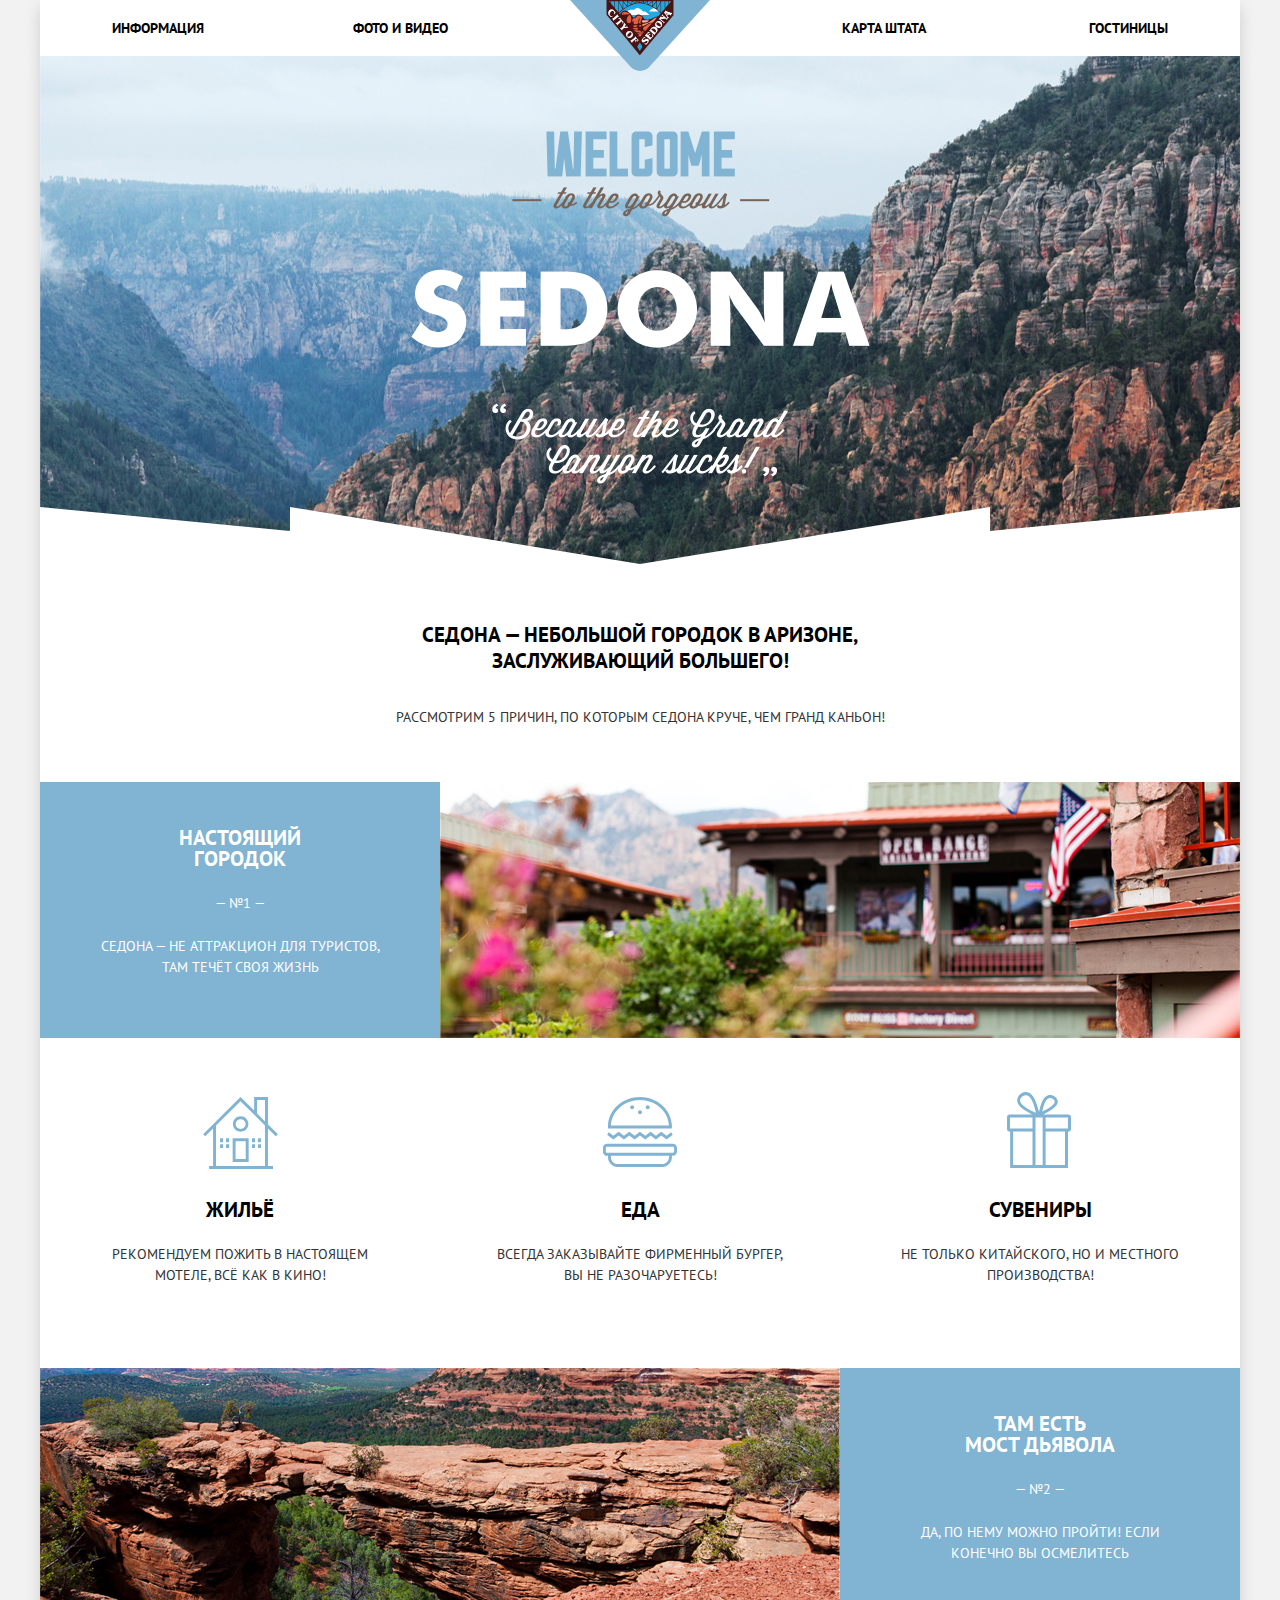
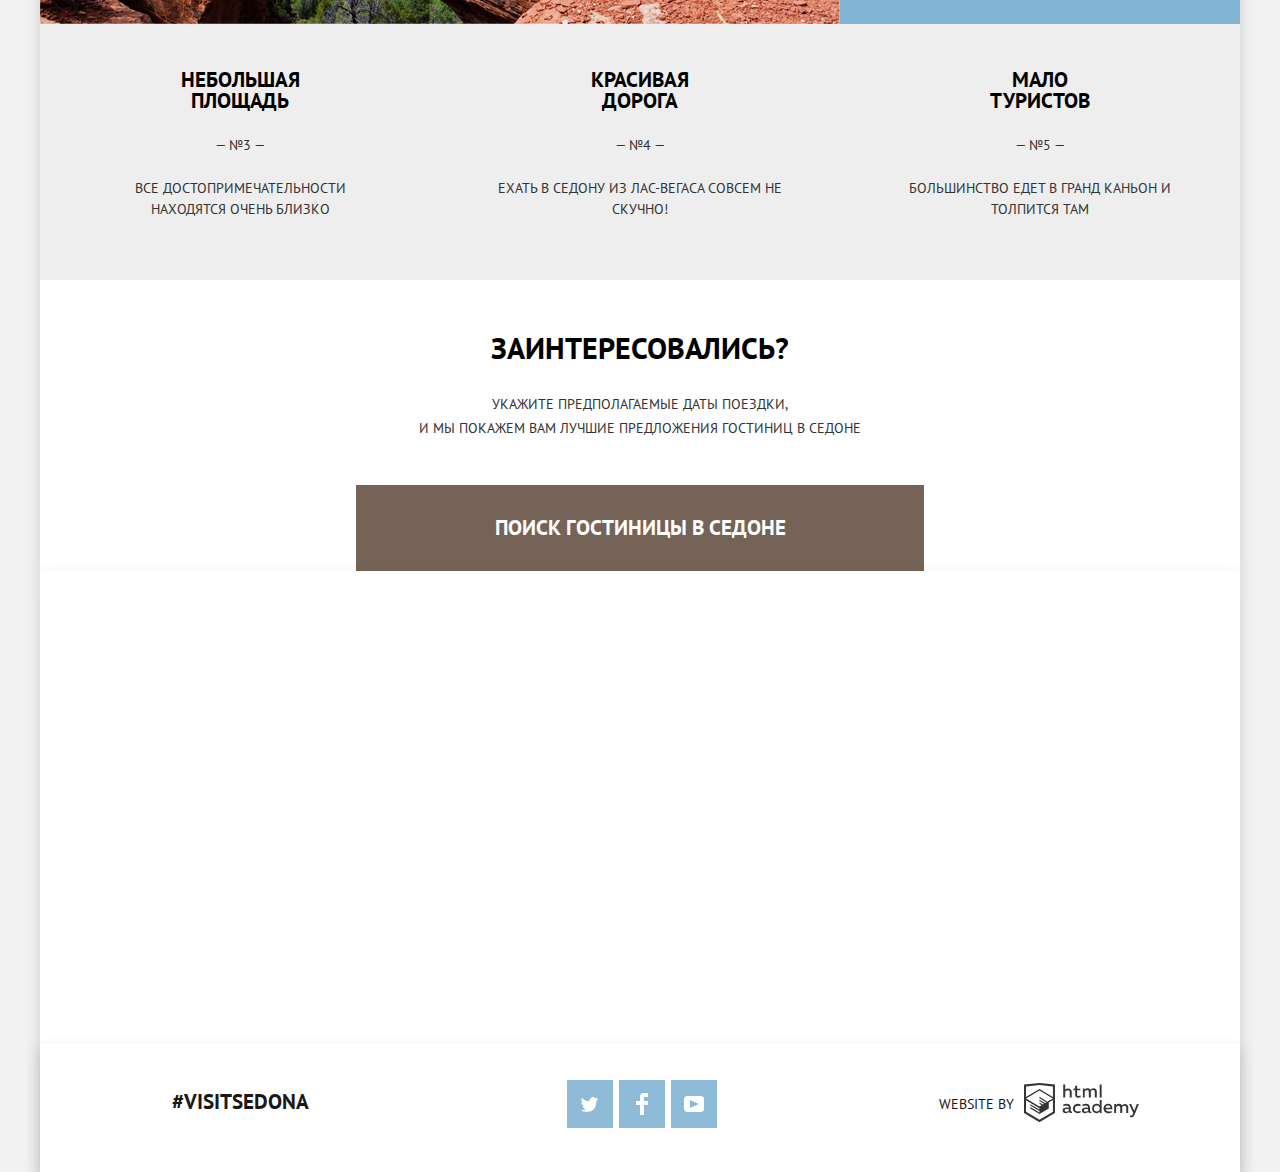
==== commit ea8cd87a: "почти)" ====
--- a/index.html
+++ b/index.html
@@ -12,10 +12,10 @@
           <nav class="main-menu">
               <img class="logo" src="img/logo.svg" alt="logotype - city of Sedona" width="140" height="70">
               <ul>
-                  <li><a href="#">Информация</a></li>
-                  <li style="margin-right: 170px"><a href="#">Фото и видео</a></li>
-                  <li style="margin-left: 50px"><a href="#">Карта штата</a></li>
-                  <li><a href="inner.html">Гостиницы</a></li>
+                  <li style="margin-right: 147px"><a href="#">Информация</a></li>
+                  <li style="margin-right: 392px"><a href="#">Фото и видео</a></li>
+                  <li><a href="#">Карта штата</a></li>
+                  <li style="margin-left: 161px"><a href="inner.html">Гостиницы</a></li>
               </ul>
           </nav>
       </header>
@@ -33,62 +33,67 @@
           
           <section class="reasons">
             <h2 class="visually-hidden">Причины, по которым Седона круче, чем гранд каньон</h2>
+            <section class="real-city">
+                <div class="reason-1">
+                    <h3>Настоящий городок</h3> 
+                    <p>— №1 — </p>
+                    <p>Седона — не аттракцион для туристов, там течёт своя жизнь</p>
+                </div>
             
-            <div class="reason-1">
-                <h3>Настоящий городок</h3> 
-                <p>— №1 — </p>
-                <p>Седона — не аттракцион для туристов, там течёт своя жизнь</p>
-            </div>
+                <div>
+                    <img src="img/reason-1.jpg" alt="вид города" width="800" height="256">
+                </div>
+            </section>
               
-            <div>
-                <img src="img/reason-1.jpg" alt="вид города" width="800" height="256">
-            </div>
+            <section class="hotels-food">
+                <div class="reason-hotels">
+                    <h3>Жильё</h3>
+                    <p>Рекомендуем пожить в настоящем мотеле, всё как в кино!</p>
+                </div>
+              
+                <div class="reason-food">
+                    <h3>Еда</h3>
+                    <p>Всегда заказывайте фирменный бургер, вы не разочаруетесь!</p>
+                </div>
+              
+                <div class="reason-souvenir">
+                    <h3>Сувениры</h3>
+                    <p>Не только китайского, но и местного производства!</p>
+                </div>
+            </section> 
             
-            <div class="reason-hotels">
-                <h3>Жильё</h3>
-                <p>Рекомендуем пожить в настоящем мотеле, всё как в кино!</p>
-            </div>
+            <section class="bridge">
+                <div>
+                    <img src="img/reason-2.jpg" alt="мост дьявола" width="800" height="256"> 
+                </div>
               
-            <div class="reason-food">
-                <h3>Еда</h3>
-                <p>Всегда заказывайте фирменный бургер, вы не разочаруетесь!</p>
-            </div>
+                <div class="reason-2">
+                    <h3>Там есть<br> Мост дьявола
+                    </h3>
+                    <p>— №2 —</p>
+                    <p>Да, по нему можно пройти! Если конечно вы осмелитесь</p>      
+                </div>
+            </section>
+            
+            <section class="tourism">
+                <div class="reason-3">
+                    <h3>Небольшая площадь</h3>
+                    <p>— №3 —</p>
+                    <p>Все достопримечательности находятся очень близко</p>  
+                </div>
               
-            <div class="reason-souvenir">
-                <h3>Сувениры</h3>
-                <p>Не только китайского, но и местного производства!</p>
-            </div>
+                <div class="reason-4">
+                    <h3>Красивая дорога</h3>
+                    <p>— №4 —</p>
+                    <p>Ехать в Седону из Лас-Вегаса совсем не скучно!</p>
+                </div>
               
-            <div>
-                <img src="img/reason-2.jpg" alt="мост дьявола" width="800" height="256"> 
-            </div>
-              
-            <div class="reason-2">
-                <h3>Там есть Мост дьявола
-                </h3>
-                <p>— №2 —</p>
-                <p>Да, по нему можно пройти! Если конечно вы осмелитесь</p>      
-            </div>
-              
-            <div class="reason-3">
-                <h3>Небольшая площадь</h3>
-                <p>— №3 —</p>
-                <p>Все достопримечательности находятся очень близко</p>  
-            </div>
-              
-            <div class="reason-4">
-                <h3>Красивая дорога</h3>
-                <p>— №4 —</p>
-                <p>Ехать в Седону из Лас-Вегаса совсем не скучно!</p>
-              
-            </div>
-              
-            <div class="reason-5">
-                <h3>Мало туристов</h3>
-                <p>— №5 —</p>
-                <p>Большинство едет в гранд каньон и толпится там</p>
-            </div>
-
+                <div class="reason-5">
+                    <h3>Мало туристов</h3>
+                    <p>— №5 —</p>
+                    <p>Большинство едет в гранд каньон и толпится там</p>
+                </div>
+            </section>
           </section>
           
           <section class="search-hotel">
@@ -96,58 +101,82 @@
             <b>Заинтересовались?</b>
             <p>Укажите предполагаемые даты поездки, <br>
                 и мы покажем вам лучшие предложения гостиниц в седоне</p>
-            <button class="search">ПОИСК ГОСТИНИЦЫ В седоне</button>
-          </section>
+            <div class="search-wrap">
+                <button class="search">ПОИСК ГОСТИНИЦЫ В седоне</button>
+                <section class="popup-search container">
+                    <h3 class="visually-hidden">ПОИСК ГОСТИНИЦЫ В седоне</h3>
+                    <form action="https://echo.htmlacademy.ru" method="post">
+                        <p>
+                            <label class="arrival" for="arrival">Дата заезда:</label>
+                            <span class="together">
+                        <input class="popup-date" id="arrival" type="text" name="arrival-date" value="24 апреля 2017">
+                        <button class="calendar" aria-label="открыть календарь"><svg xmlns="http://www.w3.org/2000/svg" width="21" height="22" viewBox="0 0 21 22"><path d="M19.251 2.025h-2.845V.648c0-.381-.294-.689-.656-.689-.363 0-.656.308-.656.689v1.377h-3.938V.648c0-.381-.294-.689-.655-.689-.363 0-.657.308-.657.689v1.377H5.906V.648c0-.381-.294-.689-.656-.689-.363 0-.657.308-.657.689v1.377H1.75C.784 2.025 0 2.847 0 3.862v16.302C0 21.179.784 22 1.75 22h17.501c.966 0 1.749-.821 1.749-1.836V3.862c0-1.015-.783-1.837-1.749-1.837zm.437 18.139a.448.448 0 0 1-.437.459H1.75a.45.45 0 0 1-.438-.459V3.862a.45.45 0 0 1 .438-.459h2.844v1.378c0 .381.294.689.657.689.362 0 .656-.308.656-.689V3.403h3.938v1.378c0 .381.294.689.657.689.361 0 .655-.308.655-.689V3.403h3.938v1.378c0 .381.293.689.656.689.362 0 .656-.308.656-.689V3.403h2.845c.241 0 .437.206.437.459v16.302z"/><path d="M4.594 8.225h2.625v2.066H4.594zM4.594 11.668h2.625v2.067H4.594zM4.594 15.112h2.625v2.066H4.594zM9.188 15.112h2.625v2.066H9.188zM9.188 11.668h2.625v2.067H9.188zM9.188 8.225h2.625v2.066H9.188zM13.781 15.112h2.625v2.066h-2.625zM13.781 11.668h2.625v2.067h-2.625zM13.781 8.225h2.625v2.066h-2.625z"/></svg></button>
+                    </span>
+                        </p>
           
-          <section class="map">
-            <h2 class="visually-hidden">Карта</h2>
-            <!-- далее -->
+                        <p>
+                            <label for="departure">Дата выезда:</label>
+                            <span class="together">
+                                <input class="popup-date" id="departure" type="text" name="departure-date" value="4 июля 2017">
+                                <button class="calendar" aria-label="открыть календарь"><svg xmlns="http://www.w3.org/2000/svg" width="21" height="22" viewBox="0 0 21 22"><path d="M19.251 2.025h-2.845V.648c0-.381-.294-.689-.656-.689-.363 0-.656.308-.656.689v1.377h-3.938V.648c0-.381-.294-.689-.655-.689-.363 0-.657.308-.657.689v1.377H5.906V.648c0-.381-.294-.689-.656-.689-.363 0-.657.308-.657.689v1.377H1.75C.784 2.025 0 2.847 0 3.862v16.302C0 21.179.784 22 1.75 22h17.501c.966 0 1.749-.821 1.749-1.836V3.862c0-1.015-.783-1.837-1.749-1.837zm.437 18.139a.448.448 0 0 1-.437.459H1.75a.45.45 0 0 1-.438-.459V3.862a.45.45 0 0 1 .438-.459h2.844v1.378c0 .381.294.689.657.689.362 0 .656-.308.656-.689V3.403h3.938v1.378c0 .381.294.689.657.689.361 0 .655-.308.655-.689V3.403h3.938v1.378c0 .381.293.689.656.689.362 0 .656-.308.656-.689V3.403h2.845c.241 0 .437.206.437.459v16.302z"/><path d="M4.594 8.225h2.625v2.066H4.594zM4.594 11.668h2.625v2.067H4.594zM4.594 15.112h2.625v2.066H4.594zM9.188 15.112h2.625v2.066H9.188zM9.188 11.668h2.625v2.067H9.188zM9.188 8.225h2.625v2.066H9.188zM13.781 15.112h2.625v2.066h-2.625zM13.781 11.668h2.625v2.067h-2.625zM13.781 8.225h2.625v2.066h-2.625z"/></svg></button>
+                            </span>
+                        </p>
+                        <p>
+                            <label for="adult" style="margin-right: 12px">Взрослые:</label>
+                            <span class="together">
+                                <button class="minus" aria-label="минус">–</button>
+                                <input class="popup-number" id="adult" type="text" name="adult-number" value="2">
+                                <button class="plus">+</button>
+                            </span>
+      
+                            <label for="children" style="margin-left: 22px">Дети:</label>
+                            <span class="together">
+                                <button class="minus" aria-label="минус">–</button>
+                                <input class="popup-number" id="children" type="text" name="children-number" value="0">
+                                <button class="plus">+</button>
+                            </span>
+                        </p>
+                        <button class="popup-search-button">Найти</button>
+                    </form>
+                </section>
+            </div>
           </section>
       </main>
       
-      <footer class="footer-nav container">
-          <b class="hashtag" aria-label="хештег visit Sedona">#visitSEDONA</b>
+      <section class="map container">
+          <h2 class="visually-hidden">Карта</h2>
+            <iframe class="map-frame" src="https://www.google.com/maps/embed?pb=!1m18!1m12!1m3!1d655666.7440133995!2d-111.98856399999947!3d34.85936667413346!2m3!1f0!2f0!3f0!3m2!1i1024!2i768!4f13.1!3m3!1m2!1s0x872da132f942b00d%3A0x5548c523fa6c8efd!2z0KHQtdC00L7QvdCwLCDQkNGA0LjQt9C-0L3QsCA4NjMzNiwg0KHQqNCQ!5e0!3m2!1sru!2sru!4v1551472224465" style="border:0" allowfullscreen></iframe>
           
-          <ul class="social">
+          <footer class="footer-nav container transparent">
+            <div class="footer-wrap">
+            <b class="hashtag" aria-label="хештег visit Sedona">#visitSEDONA</b>
+          
+            <ul class="social">
               <li><a class="social-button" href="#" aria-label="Седона в Твиттер"><span class="visually-hidden">Twitter</span><svg xmlns="http://www.w3.org/2000/svg" xmlns:xlink="http://www.w3.org/1999/xlink" width="17" height="15" viewBox="0 0 17 15"><path fill="#FFF" d="M10.95.144c1.685-.496 2.984.27 3.577 1.179.673-.231 1.331-.481 2.011-.708a2.345 2.345 0 0 1-.857 1.768c.685.17 1.304-.491 1.304-.491-.169 1-1.006 1.788-1.563 2.024-.231 6.75-3.175 11.217-10.077 11.082h-.446c-.41 0-4.164-.46-4.898-1.887 2.271.196 3.893-.422 4.693-1.177-.96-.3-2.679-.477-2.979-2.95.349.106.564.228 1.19.119C1.705 8.247.374 7.53.448 5.33c.285.328 1.067.536 1.34.472C1.085 5.561-.182 2.442.894.85c1.818 1.854 3.735 3.606 7.152 3.773C8.254 2.33 9.183.793 10.95.144z"/></svg></a></li>
+              
               <li><a class="social-button" href="#" aria-label="Седона в Фейсбук"><span class="visually-hidden">FaceBook</span><svg xmlns="http://www.w3.org/2000/svg" width="12" height="22" viewBox="0 0 12 22"><path fill="#FFF" d="M12 4V0H8a4 4 0 0 0-4 4v4H0v4h4v10h4V12h4V8H8V4h4z"/></svg></a></li>
+              
               <li><a class="social-button" href="#" aria-label="Седона в Ютуб"><span class="visually-hidden">YouTube</span><svg xmlns="http://www.w3.org/2000/svg" xmlns:xlink="http://www.w3.org/1999/xlink" width="20" height="16" viewBox="0 0 20 16"><path fill="#FFF" d="M17 0H3C1.35 0 0 1.35 0 3v10c0 1.65 1.35 3 3 3h14c1.65 0 3-1.35 3-3V3c0-1.65-1.35-3-3-3zM6.027 11.998V4.002L15.014 8l-8.987 3.998z"/></svg></a></li>
-          </ul>
+            </ul>
           
-          <p>
+            <p>
               <span>Website by</span>
               <a class="html-academy" href="https://htmlacademy.ru/intensive/htmlcss">
                   <svg id="Layer_1" data-name="Layer 1" xmlns="http://www.w3.org/2000/svg" viewBox="0 0 108.08 36.85"><title>logo-htmlacademy-small1</title><path d="M44.61,26.88a2,2,0,0,0,.55-0.1v1.33a3.25,3.25,0,0,1-1.18.21,1.67,1.67,0,0,1-1.67-1,4.84,4.84,0,0,1-3.14,1.08c-1.51,0-2.91-.83-2.91-2.55,0-2.13,2-2.79,3.71-2.79a11.08,11.08,0,0,1,2.17.25v-0.3c0-1-.76-1.77-2.19-1.77a7.42,7.42,0,0,0-3,.64v-1.7a10.21,10.21,0,0,1,3.19-.55c2.36,0,3.81,1.12,3.81,3.65v3a0.54,0.54,0,0,0,.49.59h0.17Zm-6.44-1.13A1.35,1.35,0,0,0,39.63,27h0.11a3.39,3.39,0,0,0,2.41-1V24.58a9.72,9.72,0,0,0-1.81-.21c-1,0-2.16.33-2.16,1.38h0Zm12.36-6.11a5,5,0,0,1,2.57.64V22a4.08,4.08,0,0,0-2.3-.7,2.75,2.75,0,1,0,0,5.49,5,5,0,0,0,2.43-.64v1.71a6.27,6.27,0,0,1-2.76.57A4.21,4.21,0,0,1,46,24.51q0-.21,0-0.41a4.32,4.32,0,0,1,4.18-4.46h0.38Zm12.17,7.24a2,2,0,0,0,.55-0.1v1.33a3.25,3.25,0,0,1-1.18.21,1.67,1.67,0,0,1-1.67-1,4.84,4.84,0,0,1-3.14,1.08c-1.51,0-2.91-.83-2.91-2.55,0-2.13,2-2.79,3.71-2.79a11.08,11.08,0,0,1,2.17.25v-0.3c0-1-.76-1.77-2.19-1.77a7.42,7.42,0,0,0-3,.64v-1.7a10.21,10.21,0,0,1,3.19-.55c2.36,0,3.81,1.12,3.81,3.65v3a0.54,0.54,0,0,0,.49.59h0.17Zm-6.44-1.13A1.35,1.35,0,0,0,57.73,27h0.11a3.39,3.39,0,0,0,2.41-1V24.58a9.72,9.72,0,0,0-1.81-.21c-1.06,0-2.16.33-2.16,1.38h0ZM73,16V28.2H71.35V26.88a3.88,3.88,0,0,1-3.19,1.54,4.4,4.4,0,0,1,0-8.78,3.81,3.81,0,0,1,3,1.3V16H73Zm-4.53,5.22a2.76,2.76,0,1,0,0,5.52A2.86,2.86,0,0,0,71.15,25V23A2.91,2.91,0,0,0,68.49,21.27ZM79,19.64c3.31,0,4.46,2.68,3.92,5.09H76.7c0.21,1.5,1.67,2.11,3.19,2.11a6.11,6.11,0,0,0,2.64-.59v1.6a7.14,7.14,0,0,1-3,.57C77,28.42,74.78,27,74.78,24a4.18,4.18,0,0,1,4-4.39H79Zm0.09,1.54a2.28,2.28,0,0,0-2.44,2.1v0.06H81.3A2,2,0,0,0,79.13,21.18Zm5.73,7V19.87h1.65v1a3.81,3.81,0,0,1,2.78-1.27A2.86,2.86,0,0,1,91.89,21a4.12,4.12,0,0,1,2.91-1.33A3.06,3.06,0,0,1,98,23V28.2h-1.9V23.05a1.59,1.59,0,0,0-1.42-1.75H94.42a2.8,2.8,0,0,0-2.07,1.12V28.2h-1.9V23.05A1.59,1.59,0,0,0,89,21.31H88.8a3,3,0,0,0-2.21,1.29v5.63H84.86Zm21.31-8.33h1.9l-3.91,9.46c-0.9,2.17-2.09,2.86-3.35,2.86a4.76,4.76,0,0,1-1.1-.14V30.46a2.86,2.86,0,0,0,.85.12c0.9,0,1.58-.64,2.07-1.9l0.17-.42-4-8.4h2l2.86,6.29ZM38.73,1.46V6.22a3.81,3.81,0,0,1,2.7-1.14,3.25,3.25,0,0,1,3.44,3.4v5.15H43V8.72a1.81,1.81,0,0,0-1.61-2h-0.3a2.93,2.93,0,0,0-2.32,1.39v5.52h-1.9V1.46h1.9ZM49.94,2.31v3h3V6.91h-3v3.81c0,1.1.5,1.46,1.58,1.46a4.49,4.49,0,0,0,1.69-.33v1.6A6.8,6.8,0,0,1,51,13.8a2.55,2.55,0,0,1-2.86-2.74V6.89H46.58V5.26h1.5V2.74Zm5.4,11.31V5.28H57v1A3.81,3.81,0,0,1,59.77,5a2.86,2.86,0,0,1,2.6,1.33A4.12,4.12,0,0,1,65.28,5,3.06,3.06,0,0,1,68.44,8.4v5.21h-1.9V8.46a1.59,1.59,0,0,0-1.42-1.75H64.89a2.8,2.8,0,0,0-2.07,1.12v5.78h-1.9V8.46A1.59,1.59,0,0,0,59.5,6.71H59.27A3,3,0,0,0,57.06,8v5.63H55.34ZM71.17,1.45H73V13.6H71.17V1.45ZM14.71,0H14.55L0,1.54V28.21l14.55,8.66,14.55-8.66V1.54Zm12.5,27.1L14.55,34.64,1.9,27.12V16.18l12.59,7.5V25L5.86,19.9v1.31l8.68,5.21v1.39L5.87,22.65V24l8.68,5.21,8.75-5.24V18.31L27.2,16V27.12Zm0-12.53-3.48,2-1.6,1L14.51,13v1.31L21,18.23H21l-0.14.09-1,.54-5.37-3.2V17l4.24,2.52-1,.67-3.2-1.9v1.31l2.1,1.24L14.5,22.1,2,14.65,14.51,7.11Zm0-1.32L14.49,5.76,1.91,13.25v-10L14.56,1.92,27.21,3.25v10h0Z" transform="translate(0 -0.02)" fill="#231f20"/></svg>
               </a>
-          </p>
-      </footer>
-      <section class="popup-search container">
-          <h3 class="visually-hidden">ПОИСК ГОСТИНИЦЫ В седоне</h3>
-          <form action="https://echo.htmlacademy.ru" method="post">
-              <p>
-                <label for="arrival">Дата заезда:</label>
-                <input class="popup-date" id="arrival" type="text" name="arrival-date" value="24 апреля 2017">
-                <button class="calendar" aria-label="открыть календарь"><svg xmlns="http://www.w3.org/2000/svg" width="21" height="22" viewBox="0 0 21 22"><path d="M19.251 2.025h-2.845V.648c0-.381-.294-.689-.656-.689-.363 0-.656.308-.656.689v1.377h-3.938V.648c0-.381-.294-.689-.655-.689-.363 0-.657.308-.657.689v1.377H5.906V.648c0-.381-.294-.689-.656-.689-.363 0-.657.308-.657.689v1.377H1.75C.784 2.025 0 2.847 0 3.862v16.302C0 21.179.784 22 1.75 22h17.501c.966 0 1.749-.821 1.749-1.836V3.862c0-1.015-.783-1.837-1.749-1.837zm.437 18.139a.448.448 0 0 1-.437.459H1.75a.45.45 0 0 1-.438-.459V3.862a.45.45 0 0 1 .438-.459h2.844v1.378c0 .381.294.689.657.689.362 0 .656-.308.656-.689V3.403h3.938v1.378c0 .381.294.689.657.689.361 0 .655-.308.655-.689V3.403h3.938v1.378c0 .381.293.689.656.689.362 0 .656-.308.656-.689V3.403h2.845c.241 0 .437.206.437.459v16.302z"/><path d="M4.594 8.225h2.625v2.066H4.594zM4.594 11.668h2.625v2.067H4.594zM4.594 15.112h2.625v2.066H4.594zM9.188 15.112h2.625v2.066H9.188zM9.188 11.668h2.625v2.067H9.188zM9.188 8.225h2.625v2.066H9.188zM13.781 15.112h2.625v2.066h-2.625zM13.781 11.668h2.625v2.067h-2.625zM13.781 8.225h2.625v2.066h-2.625z"/></svg></button>
-              </p>
-              <p>
-                <label for="departure">Дата выезда:</label>
-                <input class="popup-date" id="departure" type="text" name="departure-date" value="4 июля 2017">
-                <button class="calendar" aria-label="открыть календарь"><svg xmlns="http://www.w3.org/2000/svg" width="21" height="22" viewBox="0 0 21 22"><path d="M19.251 2.025h-2.845V.648c0-.381-.294-.689-.656-.689-.363 0-.656.308-.656.689v1.377h-3.938V.648c0-.381-.294-.689-.655-.689-.363 0-.657.308-.657.689v1.377H5.906V.648c0-.381-.294-.689-.656-.689-.363 0-.657.308-.657.689v1.377H1.75C.784 2.025 0 2.847 0 3.862v16.302C0 21.179.784 22 1.75 22h17.501c.966 0 1.749-.821 1.749-1.836V3.862c0-1.015-.783-1.837-1.749-1.837zm.437 18.139a.448.448 0 0 1-.437.459H1.75a.45.45 0 0 1-.438-.459V3.862a.45.45 0 0 1 .438-.459h2.844v1.378c0 .381.294.689.657.689.362 0 .656-.308.656-.689V3.403h3.938v1.378c0 .381.294.689.657.689.361 0 .655-.308.655-.689V3.403h3.938v1.378c0 .381.293.689.656.689.362 0 .656-.308.656-.689V3.403h2.845c.241 0 .437.206.437.459v16.302z"/><path d="M4.594 8.225h2.625v2.066H4.594zM4.594 11.668h2.625v2.067H4.594zM4.594 15.112h2.625v2.066H4.594zM9.188 15.112h2.625v2.066H9.188zM9.188 11.668h2.625v2.067H9.188zM9.188 8.225h2.625v2.066H9.188zM13.781 15.112h2.625v2.066h-2.625zM13.781 11.668h2.625v2.067h-2.625zM13.781 8.225h2.625v2.066h-2.625z"/></svg></button>
-              </p>
-              <p>
-                <label for="adult">Взрослые:</label>
-                <button class="minus" aria-label="минус">–</button>
-                <input class="popup-number" id="adult" type="text" name="adult-number" value="2">
-                <button class="plus">+</button>
-              
-                <label for="children">Дети:</label>
-                <button class="minus" aria-label="минус">–</button>
-                <input class="popup-number" id="children" type="text" name="children-number" value="0">
-                <button class="plus">+</button>
-              </p>
-              <button class="popup-search-button">Найти</button>
-          </form>
-      </section> 
+            </p>
+              </div>
+          </footer>
+      </section>
+      
    <!-- <p>Репозиторий создан для обучения на профессиональном онлайн‑курсе «<a href="https://htmlacademy.ru/intensive/htmlcss">HTML и CSS, уровень 1</a>».</p> -->
-  </body>
+      <script>
+        var link = document.querySelector(".search");
+        var popup = document.querySelector(".popup-search");
+        link.addEventListener("click", function (evt) {
+            evt.preventDefault();
+            popup.classList.toggle("popup-show");
+  });
+      </script>
+    </body>
 </html>
--- a/css/style.css
+++ b/css/style.css
@@ -32,6 +32,7 @@
     width: 1200px;
     margin-left: auto;
     margin-right: auto;
+    box-shadow: 0px 7px 15px 0 rgba(0, 1, 1, 0.15);
 }
 
 .main-menu {
@@ -65,11 +66,11 @@
 .main-menu ul {
     display: flex;
     flex-wrap: wrap;
-    justify-content: space-around;
+    justify-content: space-between;
     align-items: center;
     height: 56px;
     margin: 0;
-    padding: 0;
+    padding: 0 72px;
     list-style: none;
 }
 
@@ -81,7 +82,7 @@
 }
 
 .heading {
-    margin-bottom: 60px;
+    margin-bottom: 58px;
     height: 508px;
     text-align: center;
     background-color: #eeeeee;
@@ -97,7 +98,7 @@
 .city {
     padding-left: 355px;
     padding-right: 355px;
-    margin-bottom: 50px;
+    margin-bottom: 52px;
     text-align: center;
 }
 
@@ -111,17 +112,20 @@
 }
 
 .reasons {
-    display: flex;
-    flex-wrap: wrap;
-
     margin-bottom: 50px;
     line-height: 21px;
     text-align: center;
 }
 
+.reasons section {
+    display: flex;
+    flex-wrap: wrap;
+}
+
 .reasons h3 {
     margin: 0;
-    padding-top: 40px;
+    margin-bottom: 20px;
+    padding-top: 45px;
     padding-left: 122px;
     padding-right: 122px;
     font-weight: bold;
@@ -129,7 +133,7 @@
 }
 
 .reasons p {
-    padding: 10px 57px;
+    padding: 4px 57px;
     
     color: #333333;
 }
@@ -141,6 +145,7 @@
     
     color: #ffffff;
     background-color: #81b3d2;
+    
 }
 
 .reason-1 p,
@@ -148,18 +153,14 @@
     color: #ffffff;
 }
 
-.reason-hotels,
-.reason-food,
-.reason-souvenir {
+.hotels-food div {
     position: relative;
     min-height: 324px;
     max-width: 400px;
 }
 
-.reason-hotels h3,
-.reason-food h3,
-.reason-souvenir h3 {
-    padding-top: 150px;
+.hotels-food h3 {
+    padding-top: 155px;
 } 
 
 .reason-hotels h3::before,
@@ -185,13 +186,15 @@
     background-image: url("../img/icon-2.svg");
 }
 
-.reason-3,
-.reason-4,
-.reason-5 {
+.tourism div {
     min-height: 256px;
     max-width: 400px;
     
-    background-color: #eeeeee;
+    background-color: #eeeeee; 
+}
+
+.bridge div {
+    max-height: 256px;
 }
 
 .search-hotel {
@@ -205,9 +208,10 @@
 }
 
 .search-hotel p {
+    margin-top: 25px;
     margin-left: 10px;
     margin-right: 10px;
-    margin-bottom: 50px;
+    margin-bottom: 45px;
     line-height: 24px;
     color: #333333;
 }
@@ -216,6 +220,7 @@
     width: 568px;
     height: 86px;
     font-size: 21px;
+    font-weight: bold;
     text-transform: inherit;
     color: #ffffff;
     background-color: #766357;
@@ -232,18 +237,40 @@
     background-color: #503e33;
 }
 
+.map {
+    position: relative;
+    z-index: 1;
+}
+
+.map-frame {
+    width: 1200px;
+    height: 593px;
+    border: 0;
+    frameborder: 0;
+}
+
+.transparent {
+    position: absolute;
+    left: 0;
+    bottom: 0;
+    opacity: 0.9;
+}
+
 .footer-nav {
-    display: flex;
-    justify-content: space-around;
-    align-items: center;
-    height: 120px;
-    margin-left: auto;
-    margin-right: auto;
+    height: 128px;
     background-color: #ffffff;
+  
+}
+
+.footer-wrap {
+    display: flex;
+    justify-content: space-between;
+    padding-left: 132px;
+    padding-right: 101px;
 }
 
 .footer-nav .hashtag {
-    margin-left: 25px;
+    margin-top: 45px;
     font-size: 21px;
 }
 
@@ -252,6 +279,8 @@
     flex-wrap: wrap;
     justify-content: space-between;
     width: 150px;
+    margin-top: 36px;
+    padding-left: 35px;
     list-style: none;
 }
 
@@ -279,9 +308,10 @@
 
 .footer-nav p {
     display: flex;
-    justify-content: space-around;
+    justify-content: space-between;
     align-items: center;
     width: 200px;
+    margin-top: 35px;
 }
 
 .html-academy {
@@ -299,29 +329,58 @@
     fill: #bdbbbc;
 }
 
+.search-wrap {
+    position: relative;
+}
+
+@keyframes show {
+    0% {
+        transform-origin: top;
+        transform: scaleY(0.01);
+  }
+
+    100% {
+        transform-origin: top;
+        transform: scaleY(1);
+  }
+}
+
 .popup-search {
-    width: 568px;
-    height: 395px;
+    display: none;
+    z-index: 2;
+    position: absolute;
+    left: 316px;
+    width: 458px;
+    height: 340px;
+    padding-top: 55px;
+    padding-left: 57px;
+    padding-right: 55px;
     font-weight: bold;
 }
 
+.popup-show {
+    display: block;
+    animation: show 1s;
+}
+
 .popup-search form {
     display: flex;
-    flex-wrap: wrap;
+    flex-direction: column;
+    justify-content: space-between;
+    
 }
 
 .popup-search p {
-    display: flex;
-    flex-wrap: wrap;
+    margin: 0 0 30px 0;
+    display: flex;
     justify-content: space-between;
     align-items: center;
-    
-}
-
-.popup-search label {
-    display: block;
-    margin-left: 55px;
-    margin-right: 17px;
+
+}
+
+.popup-search .together {
+    display: flex;
+    align-items: center;
 }
 
 .popup-search input {
@@ -336,7 +395,7 @@
 }
 
 .popup-date {
-    width: 300px;
+    width: 297px;
 }
 
 .popup-number {
@@ -391,12 +450,11 @@
 
 .popup-search-button {
     display: block;
-    width: 458px;
+    width: 456px;
     height: 58px;
-    margin-left: auto;
-    margin-right: auto;
+
     margin-bottom: 55px;
-    margin-top: 55px;
+    margin-top: 23px;
     font-weight: bold;
     font-size: 21px;
     text-align: center;
@@ -424,30 +482,46 @@
 }
 
 .filters {
-    height: 217px;
-    margin: 0;
+    height: 190px;
+    margin: 0;
+    padding-top: 27px;
+    padding-left: 70px;
+    padding-right: 73px;
     color: #ffffff;
     background-color: #81b3d2;
     background-image: url(../img/filter-background.jpg);
     background-repeat: no-repeat;
-    background-position: top center;
+    background-position: center 16%;
 }
 
 .filters-form {
     display: flex;
     justify-content: space-between;
-    
-    margin-left: 72px;
-    margin-right: 73px;
+}
+
+.filters-left-part {
+    display: flex;
+    justify-content: space-between;
+}
+
+.infrastructure {
+    width: 250px;
 }
 
 .filters-form fieldset {
     display: flex;
     flex-direction: column;
-    
-    margin-top: 31px;
-    
+    padding: 0;
     border: none;
+}
+
+.filters-form label {
+    position: relative;
+    display: block;
+    margin-top: 25px;
+    margin-bottom: 22px;
+    padding-left: 42px;
+
 }
 
 .infrastructure input[type="checkbox"],
@@ -458,23 +532,26 @@
 .infrastructure input[type="checkbox"] + label::before,
 .accommodation input[type="checkbox"] + label::before{
     content: "";
+    position: absolute;
+    top: 0;
+    left: 0;
     display: block;
     width: 27px;
     height: 23px;
     margin-right: 17px;
+
     background-image: url("../img/checkbox-off.svg");
     background-repeat: no-repeat;
+
 }
 
 .infrastructure input[type="checkbox"]:checked + label::before,
 .accommodation input[type="checkbox"]:checked + label::before {
+    position: absolute;
+    top: 0;
+    left: 0;
     background-image: url("../img/checkbox-on.svg");
     background-repeat: no-repeat;
-}
-
-.price-range {
-    display: flex;
-    flex-direction: column;
 }
 
 .filters-form legend {
@@ -489,24 +566,113 @@
     line-height: 21px;
 }
 
+.price-range {
+    display: flex;
+    flex-direction: column;
+}
+
+.price-control {
+    position: relative;
+    height: 32px;
+    margin-bottom: 20px;
+    font-size: 0px;
+    border: 2px solid #ffffff;
+    border-radius: 2px;
+}
+
+.price-control::after {
+    content: "";
+    position: absolute;
+    top: 50%;
+    left: 50%;
+    transform: translate(-50%, -50%);
+    width: 2px;
+    height: 22px;
+
+    background: #ffffff;
+}
+
+.price-control label {
+    display: inline-block;
+    margin: 0;
+    width: 90px;
+    font-size: 14px;
+    padding-left: 60px;
+    padding-right: 6px;
+    padding-top: 5px;
+    vertical-align: middle;
+}
+
 .price-range input {
+    width: 50px;
+    margin: 0;
+    
+    font-size: 14px;
     color: #ffffff;
     background-color: rgba(0, 0, 0, 0);
     border: none;
 }
 
 .price-range b {
+    margin-bottom: 10px;
     font-size: 16px;
 }
 
+.range-control {
+    position: relative;
+    margin-bottom: 32px;
+}
+
+.scale {
+    height: 2px;
+
+    background: rgba(255, 255, 255, 0.3);
+}
+
+.scale-mean {
+    width: 80%;
+    height: 2px;
+
+    background: #ffffff;
+}
+
+.range {
+    position: absolute;
+    top: -9px;
+    width: 4px;
+    height: 4px;
+
+    background: #ababab;
+    border: 8px solid #ffffff;
+    border-radius: 50%;
+    box-shadow: 0 2px 1px 0 rgba(0, 1, 1, 0.2);
+}
+
+.range:hover {
+    background: #1c4f80;
+}
+
+.range-min {
+    left: 0;
+}
+
+.range-max {
+    left: 80%;
+}
+
 .price-range button {
+    width: 137px;
+    height: 35px;
+    margin: 0 auto;
+    
     font-size: 14px;
-    font-weight: normal;
+
     line-height: 21px;
     text-transform: inherit;
     color: #ffffff;
     background-color: rgba(0, 0, 0, 0);
     border: 2px solid #ffffff;
+    border-radius: 2px;
 }
 
 .price-range button:hover,
@@ -530,23 +696,29 @@
 
 .results-center {
     display: flex;
-    justify-content: space-between;
     align-items: center;
-    max-width: 353px;
-}
-
-.results h3 {
+    flex-grow: 1;
+    line-height: 18px;
+}
+
+.results h2 {
+    width: 164px;
     font-size: 21px;
     margin: 0px;
 }
 
 .results-sorting {
     display: flex;
-    justify-content: space-between;
+    flex-wrap: wrap;
     list-style: none;
-}
-
-.results p {
+    padding-left: 40;
+}
+
+.results-sorting li {
+    padding-right: 33px;
+}
+
+.results-center p {
     font-size: 12px;
     line-height: 18px;
 }
@@ -602,20 +774,23 @@
     list-style: none;
     margin: 0;
     padding: 0;
-    padding-left: 72px;
-    padding-right: 73px;
 }
 
 .hotels-list .hotel {
     display: flex;
     flex-wrap: wrap;
 
-    max-height: 150px;
+    height: 91px;
     
     padding-top: 30px;
     padding-bottom: 30px;
-
+    padding-left: 72px;
+    padding-right: 71px;
     box-shadow: 0 1px 0 0 rgba(0, 1, 1, 0.2);  
+}
+
+.hotels-foto {
+    max-height: 90px;
 }
 
 .hotel-item {
@@ -630,16 +805,20 @@
 }
 
 .wrap {
-    display: flex;
+    padding-top: 12px;
+    display: flex;
+    flex-grow: 1;
 }
 
 .hotel-more {
+    margin: 0;
     display: flex;
     flex-direction: column;
     justify-content: space-between;
 }
 
 .hotel-book {
+    margin: 0;
     display: flex;
     flex-direction: column;
     justify-content: space-between;
@@ -659,7 +838,7 @@
 }
 
 .hotel-rating {
-    width: 115px;
+    width: 110px;
     height: 27px;
     text-align: center;
     color: #666666;
@@ -676,9 +855,10 @@
 
 
 .hotels-list h3 {
+    margin: 0;
+    padding: 0;
+    line-height: 16px;
     font-size: 21px;
-    margin: 0;
-    padding: 0;
 }
 
 .hotels-name {
@@ -702,9 +882,10 @@
     width: 110px;
     height: 27px;
     text-align: center;
+   
     margin-right: 6px;
 
-    line-height: 21px;
+    line-height: 27px; /*21px*/
     font-weight: bold;
     color: #ffffff;
     background-color: #81b3d2;
@@ -724,9 +905,8 @@
     width: 142px;
     height: 27px;
     text-align: center;
-    vertical-align: middle;
-    
-    line-height: 21px;
+    
+    line-height: 27px;  /*21px*/
     font-weight: bold;
     color: #ffffff;
     background-color: #766357;
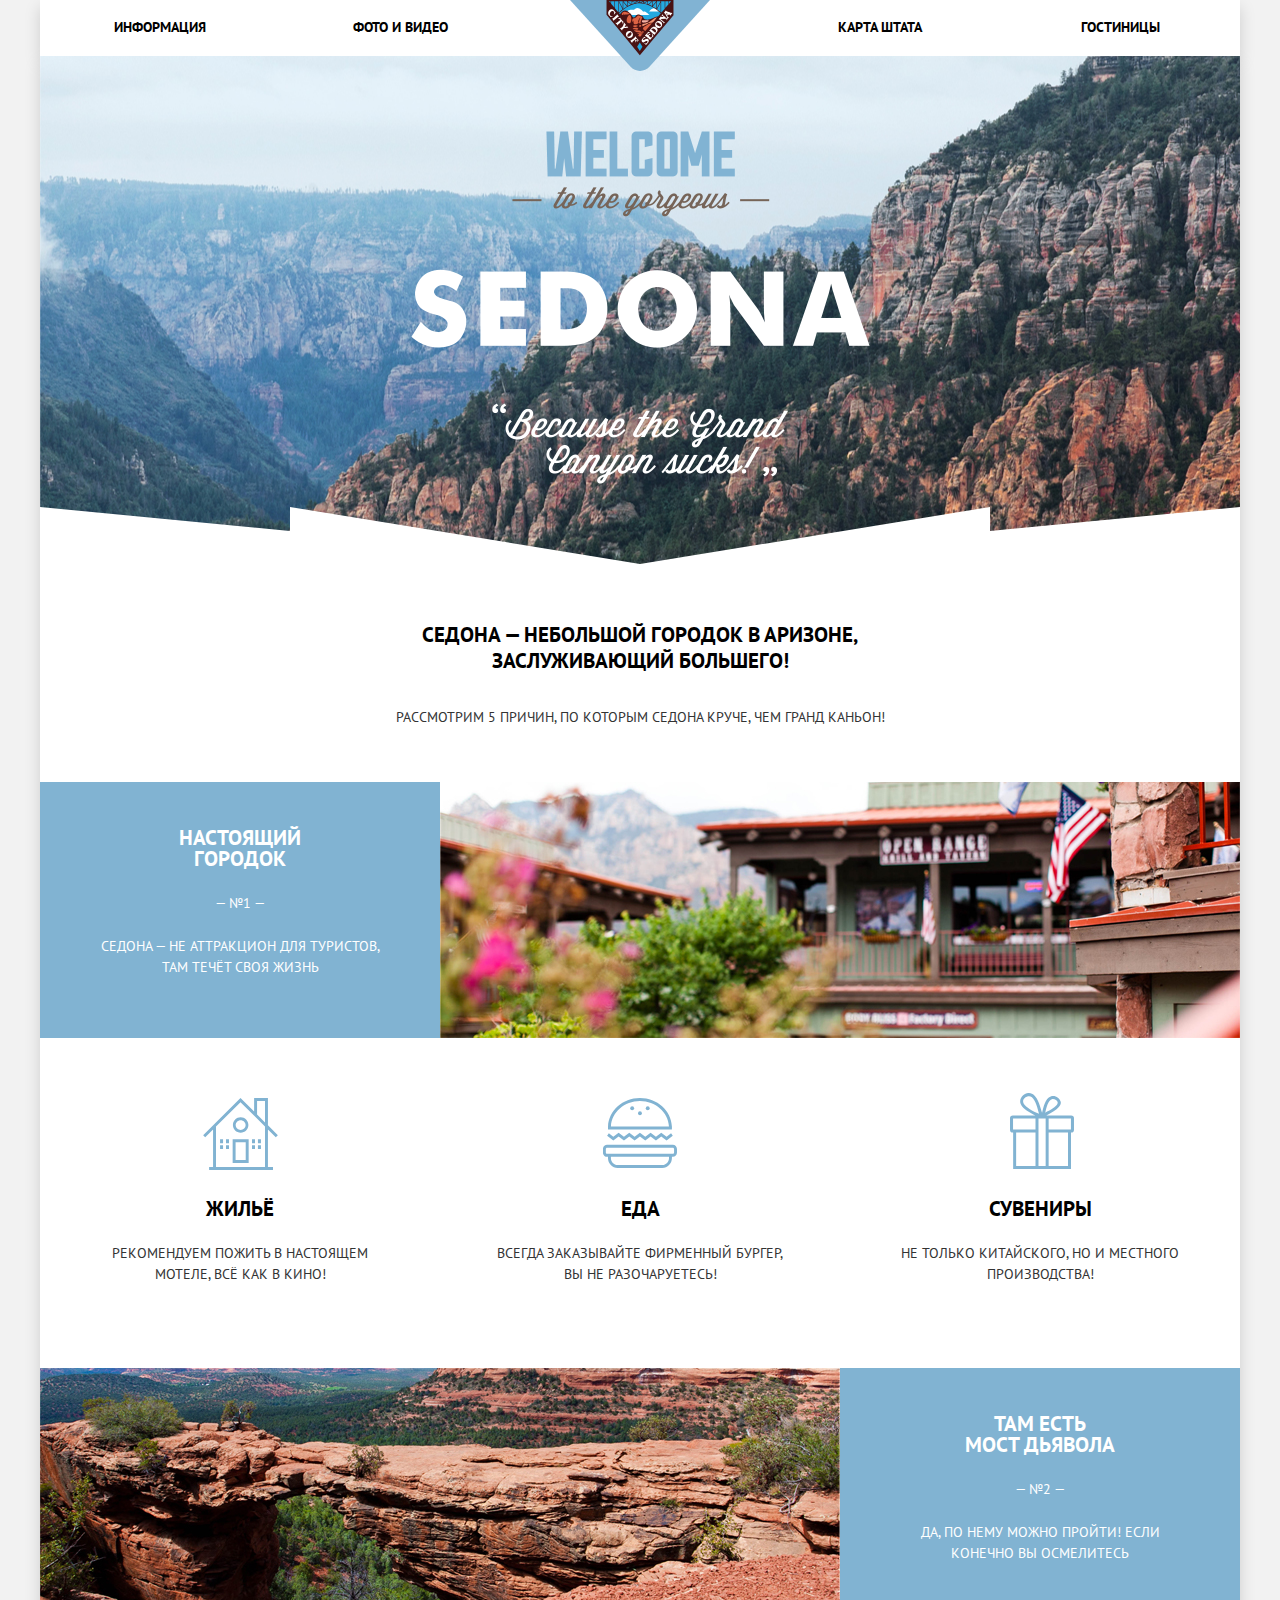
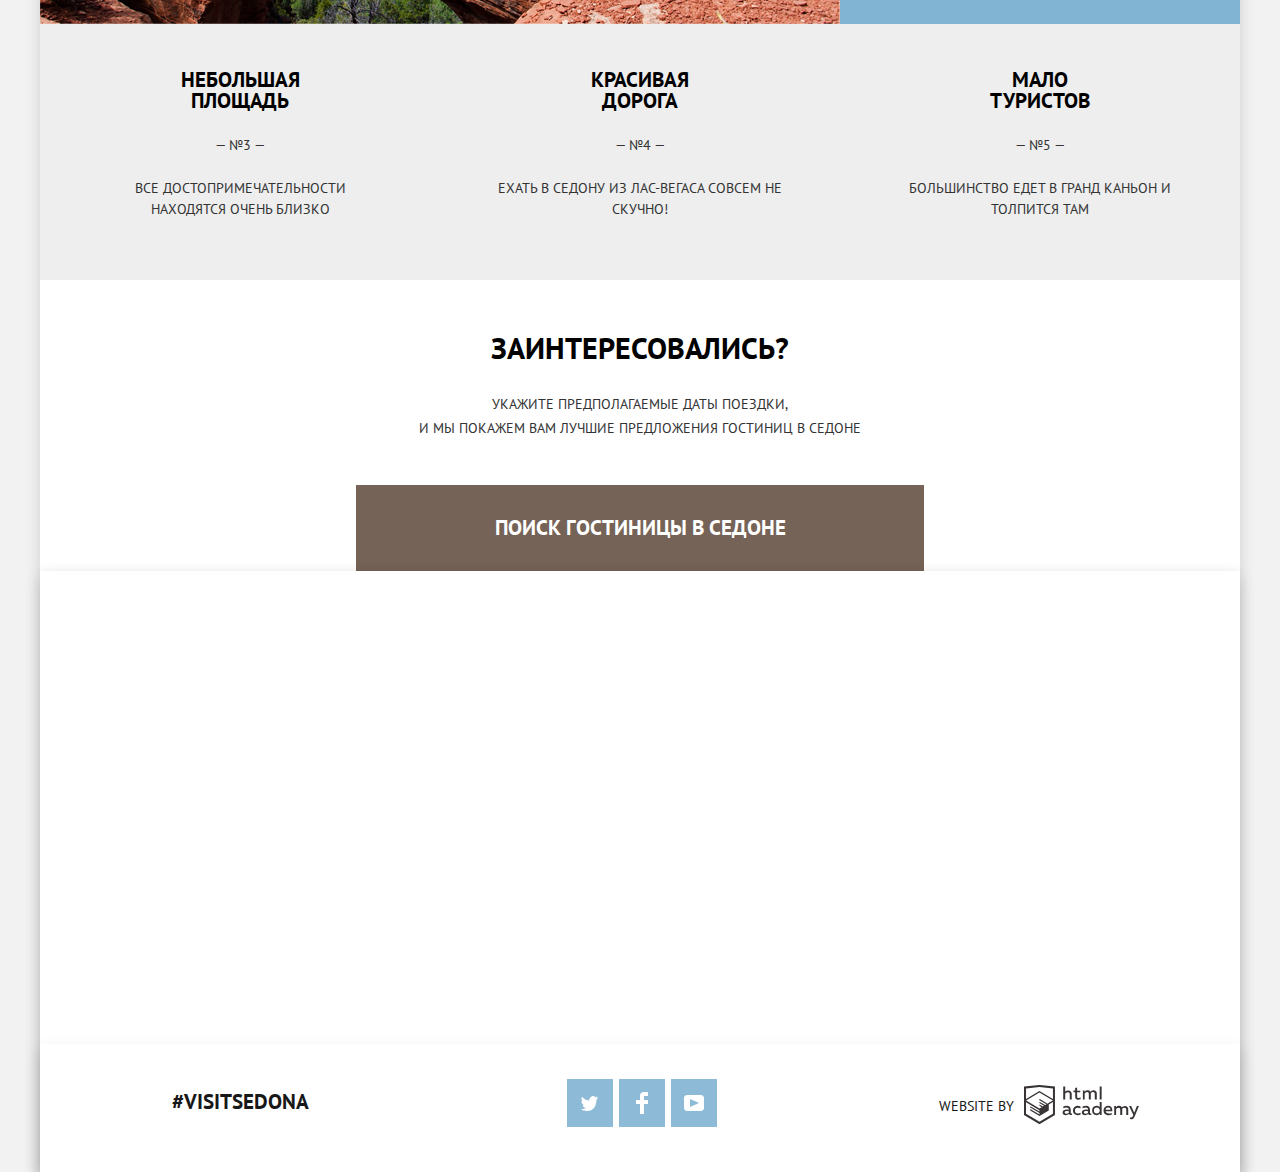
==== commit 557752ca: "первый" ====
--- a/index.html
+++ b/index.html
@@ -1,182 +1,177 @@
 <!DOCTYPE html>
 <html lang="ru">
-  <head>
-    <meta charset="utf-8">
-    <title>HTML Academy: Седона</title>
-    <link href="https://fonts.googleapis.com/css?family=PT+Sans:400,700&amp;subset=cyrillic" rel="stylesheet">
-    <link href="css/normalize.css" rel="stylesheet">
-    <link href="css/style.css" rel="stylesheet">
-  </head>
-  <body>
-      <header class="container">
-          <nav class="main-menu">
-              <img class="logo" src="img/logo.svg" alt="logotype - city of Sedona" width="140" height="70">
-              <ul>
-                  <li style="margin-right: 147px"><a href="#">Информация</a></li>
-                  <li style="margin-right: 392px"><a href="#">Фото и видео</a></li>
-                  <li><a href="#">Карта штата</a></li>
-                  <li style="margin-left: 161px"><a href="inner.html">Гостиницы</a></li>
-              </ul>
-          </nav>
-      </header>
+    <head>
+        <meta charset="utf-8">
+        <title>HTML Academy: Седона</title>
+        <link href="https://fonts.googleapis.com/css?family=PT+Sans:400,700&amp;subset=cyrillic" rel="stylesheet">
+        <link href="css/normalize.css" rel="stylesheet">
+        <link href="css/style-mini.css" rel="stylesheet">
+    </head>
+    <body>
+        <header class="container">
+            <nav class="main-menu">
+                <img class="logo" src="img/logo.svg" alt="logotype - city of Sedona" width="140" height="70">
+                <ul class="menu-left">
+                    <li><a href="#">Информация</a></li>
+                    <li><a href="#">Фото и видео</a></li>
+                </ul>
+                <ul class="menu-right">
+                    <li><a href="#">Карта штата</a></li>
+                    <li><a href="inner.html">Гостиницы</a></li>
+                </ul>
+            </nav>
+        </header>
       
-      <main class="container">
-          <section class="heading">
-            <h1 class="visually-hidden">Седона</h1>
-            <img class="welcome" src="img/welcome.png" alt="Welcome to the gorgeous Sedona, Because the Grand Canyon sucks!" width="459" height="353">
-          </section>
+        <main class="container">
+            <section class="heading">
+                <h1 class="visually-hidden">Седона</h1>
+                <img class="welcome" src="img/welcome.png" alt="Welcome to the gorgeous Sedona, Because the Grand Canyon sucks!" width="459" height="353">
+            </section>
           
-          <section class="city">
-            <h2>Седона — небольшой городок в Аризоне, заслуживающий большего!</h2>
-            <p>Рассмотрим 5 причин, по которым Седона круче, чем гранд каньон!</p>
-          </section>
+            <section class="city">
+                <h2>Седона — небольшой городок в Аризоне, заслуживающий большего!</h2>
+                <p>Рассмотрим 5 причин, по которым Седона круче, чем гранд каньон!</p>
+            </section>
           
-          <section class="reasons">
-            <h2 class="visually-hidden">Причины, по которым Седона круче, чем гранд каньон</h2>
-            <section class="real-city">
-                <div class="reason-1">
-                    <h3>Настоящий городок</h3> 
-                    <p>— №1 — </p>
-                    <p>Седона — не аттракцион для туристов, там течёт своя жизнь</p>
-                </div>
+            <section class="reasons">
+                <h2 class="visually-hidden">Причины, по которым Седона круче, чем гранд каньон</h2>
+                <section class="real-city">
+                    <div class="reason-1">
+                        <h3>Настоящий городок</h3> 
+                        <p>— №1 — </p>
+                        <p>Седона — не аттракцион для туристов, там течёт своя жизнь</p>
+                    </div>
             
-                <div>
                     <img src="img/reason-1.jpg" alt="вид города" width="800" height="256">
+                    
+                </section>
+              
+                <section class="hotels-food">
+                    <ul>
+                        <li class="reason-hotels">
+                            <h3>Жильё</h3>
+                            <p>Рекомендуем пожить в настоящем мотеле, всё как в кино!</p>
+                        </li>
+                        
+                        <li class="reason-food">
+                            <h3>Еда</h3>
+                            <p>Всегда заказывайте фирменный бургер, вы не разочаруетесь!</p>
+                        </li>
+                        
+                        <li class="reason-souvenir">
+                            <h3>Сувениры</h3>
+                            <p>Не только китайского, но и местного производства!</p>
+                        </li>
+                    </ul>
+                </section> 
+            
+                <section class="bridge">
+                    <img src="img/reason-2.jpg" alt="мост дьявола" width="800" height="256"> 
+              
+                    <div class="reason-2">
+                        <h3>Там есть<br> Мост дьявола</h3>
+                        <p>— №2 —</p>
+                        <p>Да, по нему можно пройти! Если конечно вы осмелитесь</p>      
+                    </div>
+                </section>
+            
+                <section class="tourism">
+                    <div class="reason-3">
+                        <h3>Небольшая площадь</h3>
+                        <p>— №3 —</p>
+                        <p>Все достопримечательности находятся очень близко</p>  
+                    </div>
+              
+                    <div class="reason-4">
+                        <h3>Красивая дорога</h3>
+                        <p>— №4 —</p>
+                        <p>Ехать в Седону из Лас-Вегаса совсем не скучно!</p>
+                    </div>
+              
+                    <div class="reason-5">
+                        <h3>Мало туристов</h3>
+                        <p>— №5 —</p>
+                        <p>Большинство едет в гранд каньон и толпится там</p>
+                    </div>
+                </section>
+            </section>
+          
+            <section class="search-hotel">
+                <h2 class="visually-hidden">ПОИСК ГОСТИНИЦЫ В седоне</h2>
+                <b>Заинтересовались?</b>
+                <p>Укажите предполагаемые даты поездки, <br>
+                и мы покажем вам лучшие предложения гостиниц в седоне</p>
+                <div class="search-wrap">
+                    <button class="search">ПОИСК ГОСТИНИЦЫ В седоне</button>
+                    <section class="popup-search container popup-no-js">
+                        <h3 class="visually-hidden">ПОИСК ГОСТИНИЦЫ В седоне</h3>
+                        <form action="https://echo.htmlacademy.ru" method="post">
+                            <p>
+                                <label class="arrival" for="arrival">Дата заезда:</label>
+                                <span class="together">
+                                    <input class="popup-date" id="arrival" type="text" name="arrival-date" value="24 апреля 2017">
+                                    <button type="button" class="calendar" aria-label="открыть календарь"><svg xmlns="http://www.w3.org/2000/svg" width="21" height="22" viewBox="0 0 21 22"><path d="M19.251 2.025h-2.845V.648c0-.381-.294-.689-.656-.689-.363 0-.656.308-.656.689v1.377h-3.938V.648c0-.381-.294-.689-.655-.689-.363 0-.657.308-.657.689v1.377H5.906V.648c0-.381-.294-.689-.656-.689-.363 0-.657.308-.657.689v1.377H1.75C.784 2.025 0 2.847 0 3.862v16.302C0 21.179.784 22 1.75 22h17.501c.966 0 1.749-.821 1.749-1.836V3.862c0-1.015-.783-1.837-1.749-1.837zm.437 18.139a.448.448 0 0 1-.437.459H1.75a.45.45 0 0 1-.438-.459V3.862a.45.45 0 0 1 .438-.459h2.844v1.378c0 .381.294.689.657.689.362 0 .656-.308.656-.689V3.403h3.938v1.378c0 .381.294.689.657.689.361 0 .655-.308.655-.689V3.403h3.938v1.378c0 .381.293.689.656.689.362 0 .656-.308.656-.689V3.403h2.845c.241 0 .437.206.437.459v16.302z"/><path d="M4.594 8.225h2.625v2.066H4.594zM4.594 11.668h2.625v2.067H4.594zM4.594 15.112h2.625v2.066H4.594zM9.188 15.112h2.625v2.066H9.188zM9.188 11.668h2.625v2.067H9.188zM9.188 8.225h2.625v2.066H9.188zM13.781 15.112h2.625v2.066h-2.625zM13.781 11.668h2.625v2.067h-2.625zM13.781 8.225h2.625v2.066h-2.625z"/></svg></button>
+                                </span>
+                            </p>
+          
+                            <p>
+                                <label for="departure">Дата выезда:</label>
+                                <span class="together">
+                                    <input class="popup-date" id="departure" type="text" name="departure-date" value="4 июля 2017">
+                                    <button type="button" class="calendar" aria-label="открыть календарь"><svg xmlns="http://www.w3.org/2000/svg" width="21" height="22" viewBox="0 0 21 22"><path d="M19.251 2.025h-2.845V.648c0-.381-.294-.689-.656-.689-.363 0-.656.308-.656.689v1.377h-3.938V.648c0-.381-.294-.689-.655-.689-.363 0-.657.308-.657.689v1.377H5.906V.648c0-.381-.294-.689-.656-.689-.363 0-.657.308-.657.689v1.377H1.75C.784 2.025 0 2.847 0 3.862v16.302C0 21.179.784 22 1.75 22h17.501c.966 0 1.749-.821 1.749-1.836V3.862c0-1.015-.783-1.837-1.749-1.837zm.437 18.139a.448.448 0 0 1-.437.459H1.75a.45.45 0 0 1-.438-.459V3.862a.45.45 0 0 1 .438-.459h2.844v1.378c0 .381.294.689.657.689.362 0 .656-.308.656-.689V3.403h3.938v1.378c0 .381.294.689.657.689.361 0 .655-.308.655-.689V3.403h3.938v1.378c0 .381.293.689.656.689.362 0 .656-.308.656-.689V3.403h2.845c.241 0 .437.206.437.459v16.302z"/><path d="M4.594 8.225h2.625v2.066H4.594zM4.594 11.668h2.625v2.067H4.594zM4.594 15.112h2.625v2.066H4.594zM9.188 15.112h2.625v2.066H9.188zM9.188 11.668h2.625v2.067H9.188zM9.188 8.225h2.625v2.066H9.188zM13.781 15.112h2.625v2.066h-2.625zM13.781 11.668h2.625v2.067h-2.625zM13.781 8.225h2.625v2.066h-2.625z"/></svg></button>
+                                </span>
+                            </p>
+                            
+                            <p>
+                                <label for="adult" style="margin-right: 12px">Взрослые:</label>
+                                <span class="together">
+                                    <button type="button" class="minus" aria-label="минус">–</button>
+                                    <input class="popup-number" id="adult" type="text" name="adult-number" value="2">
+                                    <button type="button" class="plus">+</button>
+                                </span>
+      
+                                <label for="children" style="margin-left: 22px">Дети:</label>
+                                <span class="together">
+                                    <button type="button" class="minus" aria-label="минус">–</button>
+                                    <input class="popup-number" id="children" type="text" name="children-number" value="0">
+                                    <button type="button" class="plus">+</button>
+                                </span>
+                            </p>
+                            <button class="popup-search-button">Найти</button>
+                        </form>
+                    </section>
                 </div>
             </section>
+        </main>
+          
+        <footer class="footer-nav container">
+            <section class="map container">
+                <h2 class="visually-hidden">Карта</h2>
+                <iframe class="map-frame" src="https://www.google.com/maps/embed?pb=!1m18!1m12!1m3!1d655666.7440133995!2d-111.98856399999947!3d34.85936667413346!2m3!1f0!2f0!3f0!3m2!1i1024!2i768!4f13.1!3m3!1m2!1s0x872da132f942b00d%3A0x5548c523fa6c8efd!2z0KHQtdC00L7QvdCwLCDQkNGA0LjQt9C-0L3QsCA4NjMzNiwg0KHQqNCQ!5e0!3m2!1sru!2sru!4v1551472224465" style="border:0" allowfullscreen></iframe>
+            </section>
+                
+            <div class="footer-down container transparent">
+                <b class="hashtag" aria-label="хештег visit Sedona">#visitSEDONA</b>
+          
+                <ul class="social">
+                    <li><a class="social-button" href="#" aria-label="Седона в Твиттер"><span class="visually-hidden">Twitter</span><svg xmlns="http://www.w3.org/2000/svg" xmlns:xlink="http://www.w3.org/1999/xlink" width="17" height="15" viewBox="0 0 17 15"><path fill="#FFF" d="M10.95.144c1.685-.496 2.984.27 3.577 1.179.673-.231 1.331-.481 2.011-.708a2.345 2.345 0 0 1-.857 1.768c.685.17 1.304-.491 1.304-.491-.169 1-1.006 1.788-1.563 2.024-.231 6.75-3.175 11.217-10.077 11.082h-.446c-.41 0-4.164-.46-4.898-1.887 2.271.196 3.893-.422 4.693-1.177-.96-.3-2.679-.477-2.979-2.95.349.106.564.228 1.19.119C1.705 8.247.374 7.53.448 5.33c.285.328 1.067.536 1.34.472C1.085 5.561-.182 2.442.894.85c1.818 1.854 3.735 3.606 7.152 3.773C8.254 2.33 9.183.793 10.95.144z"/></svg></a></li>
               
-            <section class="hotels-food">
-                <div class="reason-hotels">
-                    <h3>Жильё</h3>
-                    <p>Рекомендуем пожить в настоящем мотеле, всё как в кино!</p>
-                </div>
+                    <li><a class="social-button" href="#" aria-label="Седона в Фейсбук"><span class="visually-hidden">FaceBook</span><svg xmlns="http://www.w3.org/2000/svg" width="12" height="22" viewBox="0 0 12 22"><path fill="#FFF" d="M12 4V0H8a4 4 0 0 0-4 4v4H0v4h4v10h4V12h4V8H8V4h4z"/></svg></a></li>
               
-                <div class="reason-food">
-                    <h3>Еда</h3>
-                    <p>Всегда заказывайте фирменный бургер, вы не разочаруетесь!</p>
-                </div>
-              
-                <div class="reason-souvenir">
-                    <h3>Сувениры</h3>
-                    <p>Не только китайского, но и местного производства!</p>
-                </div>
-            </section> 
-            
-            <section class="bridge">
-                <div>
-                    <img src="img/reason-2.jpg" alt="мост дьявола" width="800" height="256"> 
-                </div>
-              
-                <div class="reason-2">
-                    <h3>Там есть<br> Мост дьявола
-                    </h3>
-                    <p>— №2 —</p>
-                    <p>Да, по нему можно пройти! Если конечно вы осмелитесь</p>      
-                </div>
-            </section>
-            
-            <section class="tourism">
-                <div class="reason-3">
-                    <h3>Небольшая площадь</h3>
-                    <p>— №3 —</p>
-                    <p>Все достопримечательности находятся очень близко</p>  
-                </div>
-              
-                <div class="reason-4">
-                    <h3>Красивая дорога</h3>
-                    <p>— №4 —</p>
-                    <p>Ехать в Седону из Лас-Вегаса совсем не скучно!</p>
-                </div>
-              
-                <div class="reason-5">
-                    <h3>Мало туристов</h3>
-                    <p>— №5 —</p>
-                    <p>Большинство едет в гранд каньон и толпится там</p>
-                </div>
-            </section>
-          </section>
+                    <li><a class="social-button" href="#" aria-label="Седона в Ютуб"><span class="visually-hidden">YouTube</span><svg xmlns="http://www.w3.org/2000/svg" xmlns:xlink="http://www.w3.org/1999/xlink" width="20" height="16" viewBox="0 0 20 16"><path fill="#FFF" d="M17 0H3C1.35 0 0 1.35 0 3v10c0 1.65 1.35 3 3 3h14c1.65 0 3-1.35 3-3V3c0-1.65-1.35-3-3-3zM6.027 11.998V4.002L15.014 8l-8.987 3.998z"/></svg></a></li>
+                </ul>
           
-          <section class="search-hotel">
-            <h2 class="visually-hidden">ПОИСК ГОСТИНИЦЫ В седоне</h2>
-            <b>Заинтересовались?</b>
-            <p>Укажите предполагаемые даты поездки, <br>
-                и мы покажем вам лучшие предложения гостиниц в седоне</p>
-            <div class="search-wrap">
-                <button class="search">ПОИСК ГОСТИНИЦЫ В седоне</button>
-                <section class="popup-search container">
-                    <h3 class="visually-hidden">ПОИСК ГОСТИНИЦЫ В седоне</h3>
-                    <form action="https://echo.htmlacademy.ru" method="post">
-                        <p>
-                            <label class="arrival" for="arrival">Дата заезда:</label>
-                            <span class="together">
-                        <input class="popup-date" id="arrival" type="text" name="arrival-date" value="24 апреля 2017">
-                        <button class="calendar" aria-label="открыть календарь"><svg xmlns="http://www.w3.org/2000/svg" width="21" height="22" viewBox="0 0 21 22"><path d="M19.251 2.025h-2.845V.648c0-.381-.294-.689-.656-.689-.363 0-.656.308-.656.689v1.377h-3.938V.648c0-.381-.294-.689-.655-.689-.363 0-.657.308-.657.689v1.377H5.906V.648c0-.381-.294-.689-.656-.689-.363 0-.657.308-.657.689v1.377H1.75C.784 2.025 0 2.847 0 3.862v16.302C0 21.179.784 22 1.75 22h17.501c.966 0 1.749-.821 1.749-1.836V3.862c0-1.015-.783-1.837-1.749-1.837zm.437 18.139a.448.448 0 0 1-.437.459H1.75a.45.45 0 0 1-.438-.459V3.862a.45.45 0 0 1 .438-.459h2.844v1.378c0 .381.294.689.657.689.362 0 .656-.308.656-.689V3.403h3.938v1.378c0 .381.294.689.657.689.361 0 .655-.308.655-.689V3.403h3.938v1.378c0 .381.293.689.656.689.362 0 .656-.308.656-.689V3.403h2.845c.241 0 .437.206.437.459v16.302z"/><path d="M4.594 8.225h2.625v2.066H4.594zM4.594 11.668h2.625v2.067H4.594zM4.594 15.112h2.625v2.066H4.594zM9.188 15.112h2.625v2.066H9.188zM9.188 11.668h2.625v2.067H9.188zM9.188 8.225h2.625v2.066H9.188zM13.781 15.112h2.625v2.066h-2.625zM13.781 11.668h2.625v2.067h-2.625zM13.781 8.225h2.625v2.066h-2.625z"/></svg></button>
-                    </span>
-                        </p>
-          
-                        <p>
-                            <label for="departure">Дата выезда:</label>
-                            <span class="together">
-                                <input class="popup-date" id="departure" type="text" name="departure-date" value="4 июля 2017">
-                                <button class="calendar" aria-label="открыть календарь"><svg xmlns="http://www.w3.org/2000/svg" width="21" height="22" viewBox="0 0 21 22"><path d="M19.251 2.025h-2.845V.648c0-.381-.294-.689-.656-.689-.363 0-.656.308-.656.689v1.377h-3.938V.648c0-.381-.294-.689-.655-.689-.363 0-.657.308-.657.689v1.377H5.906V.648c0-.381-.294-.689-.656-.689-.363 0-.657.308-.657.689v1.377H1.75C.784 2.025 0 2.847 0 3.862v16.302C0 21.179.784 22 1.75 22h17.501c.966 0 1.749-.821 1.749-1.836V3.862c0-1.015-.783-1.837-1.749-1.837zm.437 18.139a.448.448 0 0 1-.437.459H1.75a.45.45 0 0 1-.438-.459V3.862a.45.45 0 0 1 .438-.459h2.844v1.378c0 .381.294.689.657.689.362 0 .656-.308.656-.689V3.403h3.938v1.378c0 .381.294.689.657.689.361 0 .655-.308.655-.689V3.403h3.938v1.378c0 .381.293.689.656.689.362 0 .656-.308.656-.689V3.403h2.845c.241 0 .437.206.437.459v16.302z"/><path d="M4.594 8.225h2.625v2.066H4.594zM4.594 11.668h2.625v2.067H4.594zM4.594 15.112h2.625v2.066H4.594zM9.188 15.112h2.625v2.066H9.188zM9.188 11.668h2.625v2.067H9.188zM9.188 8.225h2.625v2.066H9.188zM13.781 15.112h2.625v2.066h-2.625zM13.781 11.668h2.625v2.067h-2.625zM13.781 8.225h2.625v2.066h-2.625z"/></svg></button>
-                            </span>
-                        </p>
-                        <p>
-                            <label for="adult" style="margin-right: 12px">Взрослые:</label>
-                            <span class="together">
-                                <button class="minus" aria-label="минус">–</button>
-                                <input class="popup-number" id="adult" type="text" name="adult-number" value="2">
-                                <button class="plus">+</button>
-                            </span>
-      
-                            <label for="children" style="margin-left: 22px">Дети:</label>
-                            <span class="together">
-                                <button class="minus" aria-label="минус">–</button>
-                                <input class="popup-number" id="children" type="text" name="children-number" value="0">
-                                <button class="plus">+</button>
-                            </span>
-                        </p>
-                        <button class="popup-search-button">Найти</button>
-                    </form>
-                </section>
+                <p>
+                    <span>Website by</span>
+                    <a class="html-academy" href="https://htmlacademy.ru/intensive/htmlcss">
+                    <svg id="Layer_1" data-name="Layer 1" xmlns="http://www.w3.org/2000/svg" viewBox="0 0 108.08 36.85"><title>logo-htmlacademy-small1</title><path d="M44.61,26.88a2,2,0,0,0,.55-0.1v1.33a3.25,3.25,0,0,1-1.18.21,1.67,1.67,0,0,1-1.67-1,4.84,4.84,0,0,1-3.14,1.08c-1.51,0-2.91-.83-2.91-2.55,0-2.13,2-2.79,3.71-2.79a11.08,11.08,0,0,1,2.17.25v-0.3c0-1-.76-1.77-2.19-1.77a7.42,7.42,0,0,0-3,.64v-1.7a10.21,10.21,0,0,1,3.19-.55c2.36,0,3.81,1.12,3.81,3.65v3a0.54,0.54,0,0,0,.49.59h0.17Zm-6.44-1.13A1.35,1.35,0,0,0,39.63,27h0.11a3.39,3.39,0,0,0,2.41-1V24.58a9.72,9.72,0,0,0-1.81-.21c-1,0-2.16.33-2.16,1.38h0Zm12.36-6.11a5,5,0,0,1,2.57.64V22a4.08,4.08,0,0,0-2.3-.7,2.75,2.75,0,1,0,0,5.49,5,5,0,0,0,2.43-.64v1.71a6.27,6.27,0,0,1-2.76.57A4.21,4.21,0,0,1,46,24.51q0-.21,0-0.41a4.32,4.32,0,0,1,4.18-4.46h0.38Zm12.17,7.24a2,2,0,0,0,.55-0.1v1.33a3.25,3.25,0,0,1-1.18.21,1.67,1.67,0,0,1-1.67-1,4.84,4.84,0,0,1-3.14,1.08c-1.51,0-2.91-.83-2.91-2.55,0-2.13,2-2.79,3.71-2.79a11.08,11.08,0,0,1,2.17.25v-0.3c0-1-.76-1.77-2.19-1.77a7.42,7.42,0,0,0-3,.64v-1.7a10.21,10.21,0,0,1,3.19-.55c2.36,0,3.81,1.12,3.81,3.65v3a0.54,0.54,0,0,0,.49.59h0.17Zm-6.44-1.13A1.35,1.35,0,0,0,57.73,27h0.11a3.39,3.39,0,0,0,2.41-1V24.58a9.72,9.72,0,0,0-1.81-.21c-1.06,0-2.16.33-2.16,1.38h0ZM73,16V28.2H71.35V26.88a3.88,3.88,0,0,1-3.19,1.54,4.4,4.4,0,0,1,0-8.78,3.81,3.81,0,0,1,3,1.3V16H73Zm-4.53,5.22a2.76,2.76,0,1,0,0,5.52A2.86,2.86,0,0,0,71.15,25V23A2.91,2.91,0,0,0,68.49,21.27ZM79,19.64c3.31,0,4.46,2.68,3.92,5.09H76.7c0.21,1.5,1.67,2.11,3.19,2.11a6.11,6.11,0,0,0,2.64-.59v1.6a7.14,7.14,0,0,1-3,.57C77,28.42,74.78,27,74.78,24a4.18,4.18,0,0,1,4-4.39H79Zm0.09,1.54a2.28,2.28,0,0,0-2.44,2.1v0.06H81.3A2,2,0,0,0,79.13,21.18Zm5.73,7V19.87h1.65v1a3.81,3.81,0,0,1,2.78-1.27A2.86,2.86,0,0,1,91.89,21a4.12,4.12,0,0,1,2.91-1.33A3.06,3.06,0,0,1,98,23V28.2h-1.9V23.05a1.59,1.59,0,0,0-1.42-1.75H94.42a2.8,2.8,0,0,0-2.07,1.12V28.2h-1.9V23.05A1.59,1.59,0,0,0,89,21.31H88.8a3,3,0,0,0-2.21,1.29v5.63H84.86Zm21.31-8.33h1.9l-3.91,9.46c-0.9,2.17-2.09,2.86-3.35,2.86a4.76,4.76,0,0,1-1.1-.14V30.46a2.86,2.86,0,0,0,.85.12c0.9,0,1.58-.64,2.07-1.9l0.17-.42-4-8.4h2l2.86,6.29ZM38.73,1.46V6.22a3.81,3.81,0,0,1,2.7-1.14,3.25,3.25,0,0,1,3.44,3.4v5.15H43V8.72a1.81,1.81,0,0,0-1.61-2h-0.3a2.93,2.93,0,0,0-2.32,1.39v5.52h-1.9V1.46h1.9ZM49.94,2.31v3h3V6.91h-3v3.81c0,1.1.5,1.46,1.58,1.46a4.49,4.49,0,0,0,1.69-.33v1.6A6.8,6.8,0,0,1,51,13.8a2.55,2.55,0,0,1-2.86-2.74V6.89H46.58V5.26h1.5V2.74Zm5.4,11.31V5.28H57v1A3.81,3.81,0,0,1,59.77,5a2.86,2.86,0,0,1,2.6,1.33A4.12,4.12,0,0,1,65.28,5,3.06,3.06,0,0,1,68.44,8.4v5.21h-1.9V8.46a1.59,1.59,0,0,0-1.42-1.75H64.89a2.8,2.8,0,0,0-2.07,1.12v5.78h-1.9V8.46A1.59,1.59,0,0,0,59.5,6.71H59.27A3,3,0,0,0,57.06,8v5.63H55.34ZM71.17,1.45H73V13.6H71.17V1.45ZM14.71,0H14.55L0,1.54V28.21l14.55,8.66,14.55-8.66V1.54Zm12.5,27.1L14.55,34.64,1.9,27.12V16.18l12.59,7.5V25L5.86,19.9v1.31l8.68,5.21v1.39L5.87,22.65V24l8.68,5.21,8.75-5.24V18.31L27.2,16V27.12Zm0-12.53-3.48,2-1.6,1L14.51,13v1.31L21,18.23H21l-0.14.09-1,.54-5.37-3.2V17l4.24,2.52-1,.67-3.2-1.9v1.31l2.1,1.24L14.5,22.1,2,14.65,14.51,7.11Zm0-1.32L14.49,5.76,1.91,13.25v-10L14.56,1.92,27.21,3.25v10h0Z" transform="translate(0 -0.02)" fill="#231f20"/></svg>
+                </a>
+                </p>
             </div>
-          </section>
-      </main>
-      
-      <section class="map container">
-          <h2 class="visually-hidden">Карта</h2>
-            <iframe class="map-frame" src="https://www.google.com/maps/embed?pb=!1m18!1m12!1m3!1d655666.7440133995!2d-111.98856399999947!3d34.85936667413346!2m3!1f0!2f0!3f0!3m2!1i1024!2i768!4f13.1!3m3!1m2!1s0x872da132f942b00d%3A0x5548c523fa6c8efd!2z0KHQtdC00L7QvdCwLCDQkNGA0LjQt9C-0L3QsCA4NjMzNiwg0KHQqNCQ!5e0!3m2!1sru!2sru!4v1551472224465" style="border:0" allowfullscreen></iframe>
-          
-          <footer class="footer-nav container transparent">
-            <div class="footer-wrap">
-            <b class="hashtag" aria-label="хештег visit Sedona">#visitSEDONA</b>
-          
-            <ul class="social">
-              <li><a class="social-button" href="#" aria-label="Седона в Твиттер"><span class="visually-hidden">Twitter</span><svg xmlns="http://www.w3.org/2000/svg" xmlns:xlink="http://www.w3.org/1999/xlink" width="17" height="15" viewBox="0 0 17 15"><path fill="#FFF" d="M10.95.144c1.685-.496 2.984.27 3.577 1.179.673-.231 1.331-.481 2.011-.708a2.345 2.345 0 0 1-.857 1.768c.685.17 1.304-.491 1.304-.491-.169 1-1.006 1.788-1.563 2.024-.231 6.75-3.175 11.217-10.077 11.082h-.446c-.41 0-4.164-.46-4.898-1.887 2.271.196 3.893-.422 4.693-1.177-.96-.3-2.679-.477-2.979-2.95.349.106.564.228 1.19.119C1.705 8.247.374 7.53.448 5.33c.285.328 1.067.536 1.34.472C1.085 5.561-.182 2.442.894.85c1.818 1.854 3.735 3.606 7.152 3.773C8.254 2.33 9.183.793 10.95.144z"/></svg></a></li>
-              
-              <li><a class="social-button" href="#" aria-label="Седона в Фейсбук"><span class="visually-hidden">FaceBook</span><svg xmlns="http://www.w3.org/2000/svg" width="12" height="22" viewBox="0 0 12 22"><path fill="#FFF" d="M12 4V0H8a4 4 0 0 0-4 4v4H0v4h4v10h4V12h4V8H8V4h4z"/></svg></a></li>
-              
-              <li><a class="social-button" href="#" aria-label="Седона в Ютуб"><span class="visually-hidden">YouTube</span><svg xmlns="http://www.w3.org/2000/svg" xmlns:xlink="http://www.w3.org/1999/xlink" width="20" height="16" viewBox="0 0 20 16"><path fill="#FFF" d="M17 0H3C1.35 0 0 1.35 0 3v10c0 1.65 1.35 3 3 3h14c1.65 0 3-1.35 3-3V3c0-1.65-1.35-3-3-3zM6.027 11.998V4.002L15.014 8l-8.987 3.998z"/></svg></a></li>
-            </ul>
-          
-            <p>
-              <span>Website by</span>
-              <a class="html-academy" href="https://htmlacademy.ru/intensive/htmlcss">
-                  <svg id="Layer_1" data-name="Layer 1" xmlns="http://www.w3.org/2000/svg" viewBox="0 0 108.08 36.85"><title>logo-htmlacademy-small1</title><path d="M44.61,26.88a2,2,0,0,0,.55-0.1v1.33a3.25,3.25,0,0,1-1.18.21,1.67,1.67,0,0,1-1.67-1,4.84,4.84,0,0,1-3.14,1.08c-1.51,0-2.91-.83-2.91-2.55,0-2.13,2-2.79,3.71-2.79a11.08,11.08,0,0,1,2.17.25v-0.3c0-1-.76-1.77-2.19-1.77a7.42,7.42,0,0,0-3,.64v-1.7a10.21,10.21,0,0,1,3.19-.55c2.36,0,3.81,1.12,3.81,3.65v3a0.54,0.54,0,0,0,.49.59h0.17Zm-6.44-1.13A1.35,1.35,0,0,0,39.63,27h0.11a3.39,3.39,0,0,0,2.41-1V24.58a9.72,9.72,0,0,0-1.81-.21c-1,0-2.16.33-2.16,1.38h0Zm12.36-6.11a5,5,0,0,1,2.57.64V22a4.08,4.08,0,0,0-2.3-.7,2.75,2.75,0,1,0,0,5.49,5,5,0,0,0,2.43-.64v1.71a6.27,6.27,0,0,1-2.76.57A4.21,4.21,0,0,1,46,24.51q0-.21,0-0.41a4.32,4.32,0,0,1,4.18-4.46h0.38Zm12.17,7.24a2,2,0,0,0,.55-0.1v1.33a3.25,3.25,0,0,1-1.18.21,1.67,1.67,0,0,1-1.67-1,4.84,4.84,0,0,1-3.14,1.08c-1.51,0-2.91-.83-2.91-2.55,0-2.13,2-2.79,3.71-2.79a11.08,11.08,0,0,1,2.17.25v-0.3c0-1-.76-1.77-2.19-1.77a7.42,7.42,0,0,0-3,.64v-1.7a10.21,10.21,0,0,1,3.19-.55c2.36,0,3.81,1.12,3.81,3.65v3a0.54,0.54,0,0,0,.49.59h0.17Zm-6.44-1.13A1.35,1.35,0,0,0,57.73,27h0.11a3.39,3.39,0,0,0,2.41-1V24.58a9.72,9.72,0,0,0-1.81-.21c-1.06,0-2.16.33-2.16,1.38h0ZM73,16V28.2H71.35V26.88a3.88,3.88,0,0,1-3.19,1.54,4.4,4.4,0,0,1,0-8.78,3.81,3.81,0,0,1,3,1.3V16H73Zm-4.53,5.22a2.76,2.76,0,1,0,0,5.52A2.86,2.86,0,0,0,71.15,25V23A2.91,2.91,0,0,0,68.49,21.27ZM79,19.64c3.31,0,4.46,2.68,3.92,5.09H76.7c0.21,1.5,1.67,2.11,3.19,2.11a6.11,6.11,0,0,0,2.64-.59v1.6a7.14,7.14,0,0,1-3,.57C77,28.42,74.78,27,74.78,24a4.18,4.18,0,0,1,4-4.39H79Zm0.09,1.54a2.28,2.28,0,0,0-2.44,2.1v0.06H81.3A2,2,0,0,0,79.13,21.18Zm5.73,7V19.87h1.65v1a3.81,3.81,0,0,1,2.78-1.27A2.86,2.86,0,0,1,91.89,21a4.12,4.12,0,0,1,2.91-1.33A3.06,3.06,0,0,1,98,23V28.2h-1.9V23.05a1.59,1.59,0,0,0-1.42-1.75H94.42a2.8,2.8,0,0,0-2.07,1.12V28.2h-1.9V23.05A1.59,1.59,0,0,0,89,21.31H88.8a3,3,0,0,0-2.21,1.29v5.63H84.86Zm21.31-8.33h1.9l-3.91,9.46c-0.9,2.17-2.09,2.86-3.35,2.86a4.76,4.76,0,0,1-1.1-.14V30.46a2.86,2.86,0,0,0,.85.12c0.9,0,1.58-.64,2.07-1.9l0.17-.42-4-8.4h2l2.86,6.29ZM38.73,1.46V6.22a3.81,3.81,0,0,1,2.7-1.14,3.25,3.25,0,0,1,3.44,3.4v5.15H43V8.72a1.81,1.81,0,0,0-1.61-2h-0.3a2.93,2.93,0,0,0-2.32,1.39v5.52h-1.9V1.46h1.9ZM49.94,2.31v3h3V6.91h-3v3.81c0,1.1.5,1.46,1.58,1.46a4.49,4.49,0,0,0,1.69-.33v1.6A6.8,6.8,0,0,1,51,13.8a2.55,2.55,0,0,1-2.86-2.74V6.89H46.58V5.26h1.5V2.74Zm5.4,11.31V5.28H57v1A3.81,3.81,0,0,1,59.77,5a2.86,2.86,0,0,1,2.6,1.33A4.12,4.12,0,0,1,65.28,5,3.06,3.06,0,0,1,68.44,8.4v5.21h-1.9V8.46a1.59,1.59,0,0,0-1.42-1.75H64.89a2.8,2.8,0,0,0-2.07,1.12v5.78h-1.9V8.46A1.59,1.59,0,0,0,59.5,6.71H59.27A3,3,0,0,0,57.06,8v5.63H55.34ZM71.17,1.45H73V13.6H71.17V1.45ZM14.71,0H14.55L0,1.54V28.21l14.55,8.66,14.55-8.66V1.54Zm12.5,27.1L14.55,34.64,1.9,27.12V16.18l12.59,7.5V25L5.86,19.9v1.31l8.68,5.21v1.39L5.87,22.65V24l8.68,5.21,8.75-5.24V18.31L27.2,16V27.12Zm0-12.53-3.48,2-1.6,1L14.51,13v1.31L21,18.23H21l-0.14.09-1,.54-5.37-3.2V17l4.24,2.52-1,.67-3.2-1.9v1.31l2.1,1.24L14.5,22.1,2,14.65,14.51,7.11Zm0-1.32L14.49,5.76,1.91,13.25v-10L14.56,1.92,27.21,3.25v10h0Z" transform="translate(0 -0.02)" fill="#231f20"/></svg>
-              </a>
-            </p>
-              </div>
-          </footer>
-      </section>
+        </footer>
       
    <!-- <p>Репозиторий создан для обучения на профессиональном онлайн‑курсе «<a href="https://htmlacademy.ru/intensive/htmlcss">HTML и CSS, уровень 1</a>».</p> -->
-      <script>
-        var link = document.querySelector(".search");
-        var popup = document.querySelector(".popup-search");
-        link.addEventListener("click", function (evt) {
-            evt.preventDefault();
-            popup.classList.toggle("popup-show");
-  });
-      </script>
+
+        <script src="js/external-mini.js"></script>
     </body>
 </html>
--- a/css/style-mini.css
+++ b/css/style-mini.css
@@ -0,0 +1,872 @@
+@keyframes show {
+    0% {
+        transform-origin: top;
+        transform: scaleY(.01)
+    }
+
+    to {
+        transform-origin: top;
+        transform: scaleY(1)
+    }
+}
+
+body {
+    margin: 0;
+    padding: 0;
+    font-family: "PT Sans",Arial,sans-serif;
+    font-size: 14px;
+    line-height: 26px;
+    color: #000;
+    text-transform: uppercase;
+    background-color: #f2f2f2
+}
+
+.visually-hidden {
+    position: absolute;
+    clip: rect(0 0 0 0);
+    width: 1px;
+    height: 1px;
+    margin: -1px
+}
+
+a {
+    text-decoration: none
+}
+
+img {
+    max-width: 100%;
+    height: auto
+}
+
+.container {
+    box-shadow: 0 7px 15px 0 rgba(0,1,1,.15)
+}
+
+.main-menu {
+    position: relative;
+    display: flex;
+    justify-content: space-between;
+    height: 56px;
+    background-color: #fff
+}
+
+.main-menu a {
+    font-weight: 700;
+    color: #000
+}
+
+.main-menu a:focus,.main-menu a:hover {
+    color: #81b3d2
+}
+
+.main-menu a:active {
+    color: rgba(0,0,0,.3)
+}
+
+.main-menu .logo {
+    position: absolute;
+    left: 50%;
+    right: 50%;
+    top: 0;
+    transform: translateX(-50%)
+}
+
+.main-menu li {
+    width: 240px
+}
+
+.menu-left,.menu-right {
+    display: flex;
+    text-align: center;
+    padding: 0;
+    list-style: none
+}
+
+.container {
+    width: 1200px;
+    margin-left: auto;
+    margin-right: auto;
+    background-color: #fff
+}
+
+.heading {
+    height: 508px;
+    margin-bottom: 58px;
+    background-color: #eee;
+    background-image: url(../img/intro-mask.svg),url(../img/background.jpg);
+    background-repeat: no-repeat,no-repeat;
+    background-position: 0 451px,50% 21%
+}
+
+.heading .welcome {
+    margin-top: 75px
+}
+
+.city,.heading,.reasons {
+    text-align: center
+}
+
+.city {
+    padding-right: 355px;
+    padding-left: 355px;
+    margin-bottom: 52px
+}
+
+.city h2 {
+    margin-bottom: 30px;
+    font-size: 21px
+}
+
+.city p {
+    color: #333
+}
+
+.reasons {
+    margin-bottom: 50px;
+    line-height: 21px
+}
+
+.reasons section {
+    display: flex;
+    flex-wrap: wrap
+}
+
+.reasons h3 {
+    margin: 0 0 20px;
+    padding-top: 45px;
+    padding-right: 122px;
+    padding-left: 122px;
+    font-weight: 700;
+    font-size: 21px
+}
+
+.reasons p {
+    padding: 4px 57px;
+    color: #333
+}
+
+.reason-1,.reason-2 {
+    max-width: 400px;
+    min-height: 256px;
+    color: #fff;
+    background-color: #81b3d2
+}
+
+.reason-1 p,.reason-2 p {
+    color: #fff
+}
+
+.hotels-food ul {
+    display: flex;
+    list-style: none;
+    margin: 0;
+    padding: 0
+}
+
+.hotels-food li {
+    position: relative;
+    max-width: 400px;
+    min-height: 330px
+}
+
+.hotels-food h3 {
+    padding-top: 160px
+}
+
+.reason-hotels::before {
+    content: "";
+    position: absolute;
+    left: 163px;
+    top: 60px;
+    width: 75px;
+    height: 76px;
+    background-image: url(../img/icon-1.svg);
+    background-repeat: no-repeat
+}
+
+.reason-food::before {
+    left: 163px;
+    top: 60px
+}
+
+.reason-food::before,.reason-souvenir::before {
+    content: "";
+    position: absolute;
+    width: 75px;
+    height: 76px;
+    background-repeat: no-repeat
+}
+
+.reason-food::before {
+    background-image: url(../img/icon-3.svg)
+}
+
+.reason-souvenir::before {
+    left: 170px;
+    top: 55px;
+    background-image: url(../img/icon-2.svg)
+}
+
+.tourism div {
+    max-width: 400px;
+    min-height: 256px;
+    background-color: #eee
+}
+
+.bridge div {
+    max-height: 256px
+}
+
+.search-hotel {
+    text-align: center
+}
+
+.search-hotel b {
+    margin-bottom: 35px;
+    font-size: 30px;
+    line-height: 36px
+}
+
+.search-hotel p {
+    margin: 25px 10px 45px;
+    line-height: 24px;
+    color: #333
+}
+
+.search-hotel .search {
+    width: 568px;
+    height: 86px;
+    font-size: 21px;
+    font-weight: 700;
+    text-transform: inherit;
+    color: #fff;
+    background-color: #766357;
+    border: 0
+}
+
+.search-hotel .search:focus,.search-hotel .search:hover {
+    background-color: #604e43
+}
+
+.search-hotel .search:active {
+    color: rgba(255,255,255,.3);
+    background-color: #503e33
+}
+
+.map {
+    position: relative;
+    z-index: 1
+}
+
+.map-frame {
+    width: 1200px;
+    height: 593px;
+    border: 0
+}
+
+.transparent {
+    position: absolute;
+    left: 0;
+    bottom: 0;
+    z-index: 2;
+    background-color: #fff;
+    opacity: .9
+}
+
+.footer-nav {
+    position: relative
+}
+
+.footer-down,.footer-nav .social {
+    display: flex;
+    flex-wrap: wrap;
+    justify-content: space-between
+}
+
+.footer-down {
+    min-height: 128px
+}
+
+.footer-nav .hashtag {
+    margin-top: 45px;
+    margin-left: 132px;
+    font-size: 21px
+}
+
+.footer-nav .social {
+    width: 150px;
+    margin: 35px 0 0;
+    padding-left: 35px;
+    list-style: none
+}
+
+.social-button {
+    display: flex;
+    justify-content: center;
+    align-items: center;
+    width: 46px;
+    height: 48px;
+    background-color: #81b3d2
+}
+
+.social-button:focus,.social-button:hover {
+    background-color: #669ec0
+}
+
+.social-button:active {
+    background-color: #5496bd
+}
+
+.social-button:active path {
+    fill: rgba(255,255,255,.3)
+}
+
+.footer-nav p {
+    display: flex;
+    justify-content: space-between;
+    align-items: center;
+    width: 200px;
+    margin: -5px 101px 0 0
+}
+
+.html-academy {
+    display: block;
+    width: 115px;
+    height: 41px
+}
+
+.html-academy:focus path,.html-academy:hover path {
+    fill: #81b3d2
+}
+
+.html-academy:active path {
+    fill: #bdbbbc
+}
+
+.search-wrap {
+    position: relative
+}
+
+.popup-search {
+    position: absolute;
+    left: 316px;
+    display: none;
+    z-index: 2;
+    width: 458px;
+    height: 340px;
+    padding-top: 55px;
+    padding-right: 55px;
+    padding-left: 57px;
+    font-weight: 700
+}
+
+.popup-no-js,.popup-show {
+    display: block
+}
+
+.popup-show {
+    animation: show 1s
+}
+
+.popup-search form {
+    display: flex;
+    flex-direction: column;
+    justify-content: space-between
+}
+
+.popup-search p {
+    justify-content: space-between;
+    margin: 0 0 30px
+}
+
+.popup-search .together,.popup-search p {
+    display: flex;
+    align-items: center
+}
+
+.popup-search input {
+    height: 36px;
+    padding-left: 12px;
+    font-weight: 700;
+    text-transform: inherit;
+    background-color: #f2f2f2;
+    border: 0;
+    overflow: hidden
+}
+
+.popup-date {
+    width: 297px
+}
+
+.popup-number {
+    width: 25px
+}
+
+.popup-search input:hover {
+    background-color: #ebebeb
+}
+
+.popup-search input:focus {
+    background-color: #fff;
+    border: 2px solid #e5e5e5
+}
+
+.popup-search .calendar,.popup-search .minus,.popup-search .plus {
+    width: 38px;
+    height: 38px;
+    font-size: 25px;
+    font-weight: 700;
+    color: #cacaca;
+    background-color: #f2f2f2;
+    border: 0
+}
+
+.popup-search .minus:focus,.popup-search .minus:hover,.popup-search .plus:focus,.popup-search .plus:hover {
+    color: #000
+}
+
+.popup-search .minus:active,.popup-search .plus:active {
+    color: #81b3d2
+}
+
+.arrows path,.popup-search .calendar path {
+    fill: #cacaca
+}
+
+.arrows a:focus path,.arrows a:hover path,.popup-search .calendar:focus path,.popup-search .calendar:hover path {
+    fill: #000
+}
+
+.arrows a:active path,.popup-search .calendar:active path {
+    fill: #81b3d2
+}
+
+.popup-search-button {
+    display: block;
+    width: 456px;
+    height: 58px;
+    margin-top: 23px;
+    margin-bottom: 55px;
+    font-weight: 700;
+    font-size: 21px;
+    text-align: center;
+    text-transform: inherit;
+    color: #fff;
+    background-color: #81b3d2;
+    border: 0
+}
+
+.popup-search-button:focus,.popup-search-button:hover {
+    background-color: #669ec0
+}
+
+.popup-search-button:active {
+    color: rgba(255,255,255,.3);
+    background-color: #5496bd
+}
+
+.main-menu-current a,.main-menu-current a:active,.main-menu-current a:focus,.main-menu-current a:hover {
+    color: #766357
+}
+
+.filters {
+    min-height: 190px;
+    margin: 0;
+    padding-top: 27px;
+    padding-right: 73px;
+    padding-left: 70px;
+    color: #fff;
+    background-color: #81b3d2;
+    background-image: url(../img/filter-background.jpg);
+    background-repeat: no-repeat;
+    background-position: center 16%
+}
+
+.filters-form,.filters-left-part {
+    display: flex;
+    justify-content: space-between
+}
+
+.infrastructure {
+    width: 250px
+}
+
+.filters-form fieldset {
+    display: flex;
+    flex-direction: column;
+    padding: 0;
+    border: 0
+}
+
+.filters-form label {
+    position: relative;
+    display: block;
+    margin-bottom: 25px;
+    padding-left: 42px
+}
+
+.visually-hidden:not(:focus):not(:active),input[type=checkbox].visually-hidden {
+    position: absolute;
+    width: 1px;
+    height: 1px;
+    margin: -1px;
+    border: 0;
+    padding: 0;
+    white-space: nowrap;
+    clip-path: inset(100%);
+    clip: rect(0 0 0 0)
+}
+
+.accommodation input[type=checkbox]+label::before,.infrastructure input[type=checkbox]+label::before {
+    content: "";
+    position: absolute;
+    top: 0;
+    left: 0;
+    display: block;
+    width: 27px;
+    height: 23px;
+    margin-right: 17px;
+    background-image: url(../img/checkbox-off.svg);
+    background-repeat: no-repeat
+}
+
+.accommodation input[type=checkbox]:checked+label::before,.infrastructure input[type=checkbox]:checked+label::before {
+    position: absolute;
+    top: 0;
+    left: 0;
+    background-image: url(../img/checkbox-on.svg);
+    background-repeat: no-repeat
+}
+
+.accommodation input[type=checkbox]:disabled+label::before,.infrastructure input[type=checkbox]:disabled+label::before {
+    background-image: url(../img/checkbox-off-disabled.svg);
+    background-repeat: no-repeat
+}
+
+.accommodation input[type=checkbox]:checked:disabled+label::before,.infrastructure input[type=checkbox]:checked:disabled+label::before {
+    background-image: url(../img/checkbox-on-disabled.svg);
+    background-repeat: no-repeat
+}
+
+.filters-form legend {
+    font-weight: 700;
+    font-size: 16px;
+    line-height: 21px;
+    margin-bottom: 25px
+}
+
+.filters-form b,.filters-form label,.price-range input {
+    line-height: 21px
+}
+
+.price-range {
+    display: flex;
+    flex-direction: column
+}
+
+.price-control {
+    position: relative;
+    height: 32px;
+    margin-bottom: 20px;
+    font-size: 0;
+    border: 2px solid #fff;
+    border-radius: 2px
+}
+
+.price-control::after {
+    content: "";
+    position: absolute;
+    top: 50%;
+    left: 50%;
+    width: 2px;
+    height: 22px;
+    background: #fff;
+    transform: translate(-50%,-50%)
+}
+
+.price-control label {
+    display: inline-block;
+    width: 90px;
+    margin: 0;
+    padding-top: 5px;
+    padding-right: 6px;
+    padding-left: 60px;
+    font-size: 14px;
+    vertical-align: middle
+}
+
+.price-range button,.price-range input {
+    width: 50px;
+    margin: 0;
+    font-size: 14px;
+    color: #fff;
+    background-color: transparent;
+    border: 0
+}
+
+.price-range b {
+    margin-bottom: 10px;
+    font-size: 16px
+}
+
+.range-control {
+    position: relative;
+    margin-bottom: 32px
+}
+
+.scale {
+    height: 2px;
+    background: rgba(255,255,255,.3)
+}
+
+.scale-mean {
+    width: 80%;
+    height: 2px;
+    background: #fff
+}
+
+.range,.range:hover {
+    background: #ababab;
+    border-radius: 50%;
+    box-shadow: 0 2px 1px 0 rgba(0,1,1,.2)
+}
+
+.range {
+    position: absolute;
+    top: -9px;
+    width: 4px;
+    height: 4px;
+    border: 8px solid #fff
+}
+
+.range:hover {
+    border: 9px solid #fff
+}
+
+.range-min {
+    left: 0
+}
+
+.range-max {
+    left: 80%
+}
+
+.price-range button {
+    width: 137px;
+    height: 35px;
+    margin: 0 auto;
+    line-height: 21px;
+    text-transform: inherit;
+    border: 2px solid #fff;
+    border-radius: 2px
+}
+
+.price-range button:focus,.price-range button:hover {
+    color: #000;
+    background-color: #fff
+}
+
+.results,.results-center {
+    display: flex;
+    align-items: center
+}
+
+.results {
+    flex-wrap: wrap;
+    justify-content: space-between;
+    height: 86px;
+    margin: 0;
+    padding-right: 73px;
+    padding-left: 72px;
+    box-shadow: 0 1px 0 0 rgba(0,1,1,.2)
+}
+
+.results-center {
+    flex-grow: 1;
+    line-height: 18px
+}
+
+.results h2 {
+    width: 164px;
+    margin: 0;
+    font-size: 21px
+}
+
+.results-sorting {
+    display: flex;
+    flex-wrap: wrap;
+    list-style: none;
+    padding-left: 40
+}
+
+.results-sorting li {
+    padding-right: 33px
+}
+
+.results-center a,.results-center p {
+    font-size: 12px;
+    line-height: 18px
+}
+
+.results-center a {
+    color: rgba(0,0,0,.3);
+    border-bottom: 1px dotted #81b3d2
+}
+
+.results a:focus,.results a:hover {
+    color: #81b3d2
+}
+
+.results a:active {
+    color: #000;
+    border-bottom: none
+}
+
+.results-current a,.results-current a:active,.results-current a:focus,.results-current a:hover {
+    color: #81b3d2;
+    border-bottom: none
+}
+
+.arrows,.hotels-list {
+    display: flex;
+    list-style: none
+}
+
+.arrows {
+    justify-content: space-between;
+    width: 32px
+}
+
+.hotels-list {
+    flex-direction: column;
+    margin: 0;
+    padding: 0
+}
+
+.hotels-list .hotel {
+    display: flex;
+    flex-wrap: wrap;
+    height: 91px;
+    padding: 30px 71px 30px 72px;
+    z-index: 1;
+    box-shadow: 0 1px 0 0 rgba(0,1,1,.2)
+}
+
+.hotels-foto {
+    max-height: 90px
+}
+
+.hotel-item,.wrap {
+    display: flex;
+    flex-grow: 1
+}
+
+.hotel-item {
+    flex-direction: column;
+    justify-content: space-between;
+    max-height: 90px;
+    margin-left: 30px
+}
+
+.wrap {
+    padding-top: 8px
+}
+
+.hotel-book,.hotel-more,.hotels-list-rating {
+    display: flex;
+    flex-direction: column;
+    justify-content: space-between
+}
+
+.hotel-book,.hotel-more {
+    margin: 0
+}
+
+.hotels-list-rating {
+    align-items: flex-end;
+    max-height: 90px
+}
+
+.stars {
+    display: flex;
+    list-style: none
+}
+
+.hotel-rating {
+    width: 110px;
+    height: 27px;
+    text-align: center;
+    color: #666;
+    background-color: #f2f2f2
+}
+
+.stars li {
+    width: 18px;
+    height: 17px;
+    margin-left: 6px;
+    background-image: url(../img/star.svg);
+    background-repeat: no-repeat
+}
+
+.hotels-list h3 {
+    margin: -5px 0 0;
+    padding: 0;
+    line-height: 26px;
+    font-size: 21px
+}
+
+.hotels-name {
+    color: #000
+}
+
+.hotels-name:focus,.hotels-name:hover {
+    color: #81b3d2
+}
+
+.hotels-name:active {
+    color: rgba(0,0,0,.3)
+}
+
+.wrap span {
+    line-height: 21px;
+    color: #333
+}
+
+.button-more {
+    width: 110px;
+    height: 27px;
+    margin-right: 6px;
+    font-weight: 700;
+    text-align: center;
+    line-height: 27px;
+    color: #fff;
+    background-color: #81b3d2
+}
+
+.button-more:focus,.button-more:hover {
+    background-color: #669ec0
+}
+
+.button-more:active {
+    color: rgba(255,255,255,.3);
+    background-color: #5496bd
+}
+
+.button-book {
+    width: 142px;
+    height: 27px;
+    font-weight: 700;
+    text-align: center;
+    line-height: 27px;
+    color: #fff;
+    background-color: #766357
+}
+
+.button-book:focus,.button-book:hover {
+    background-color: #604e43
+}
+
+.button-book:active {
+    color: rgba(255,255,255,.3);
+    background-color: #503e33
+}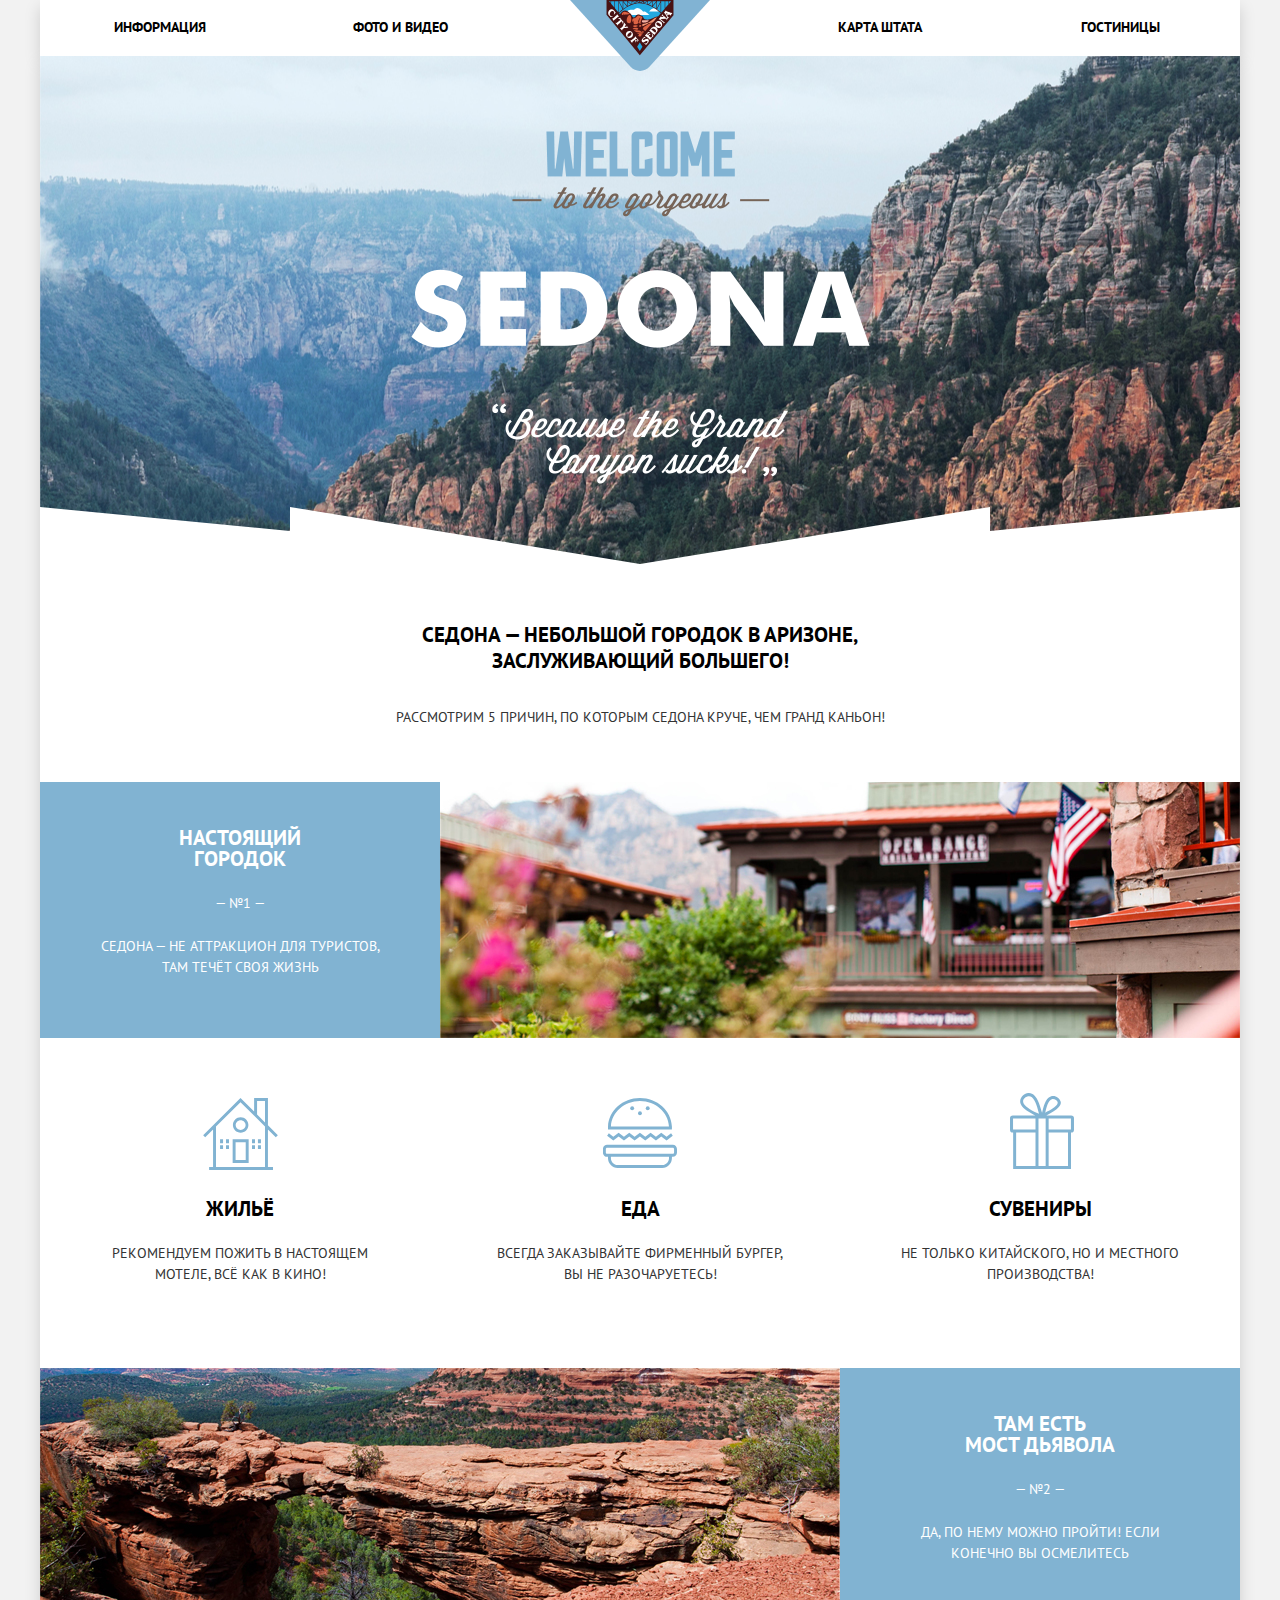
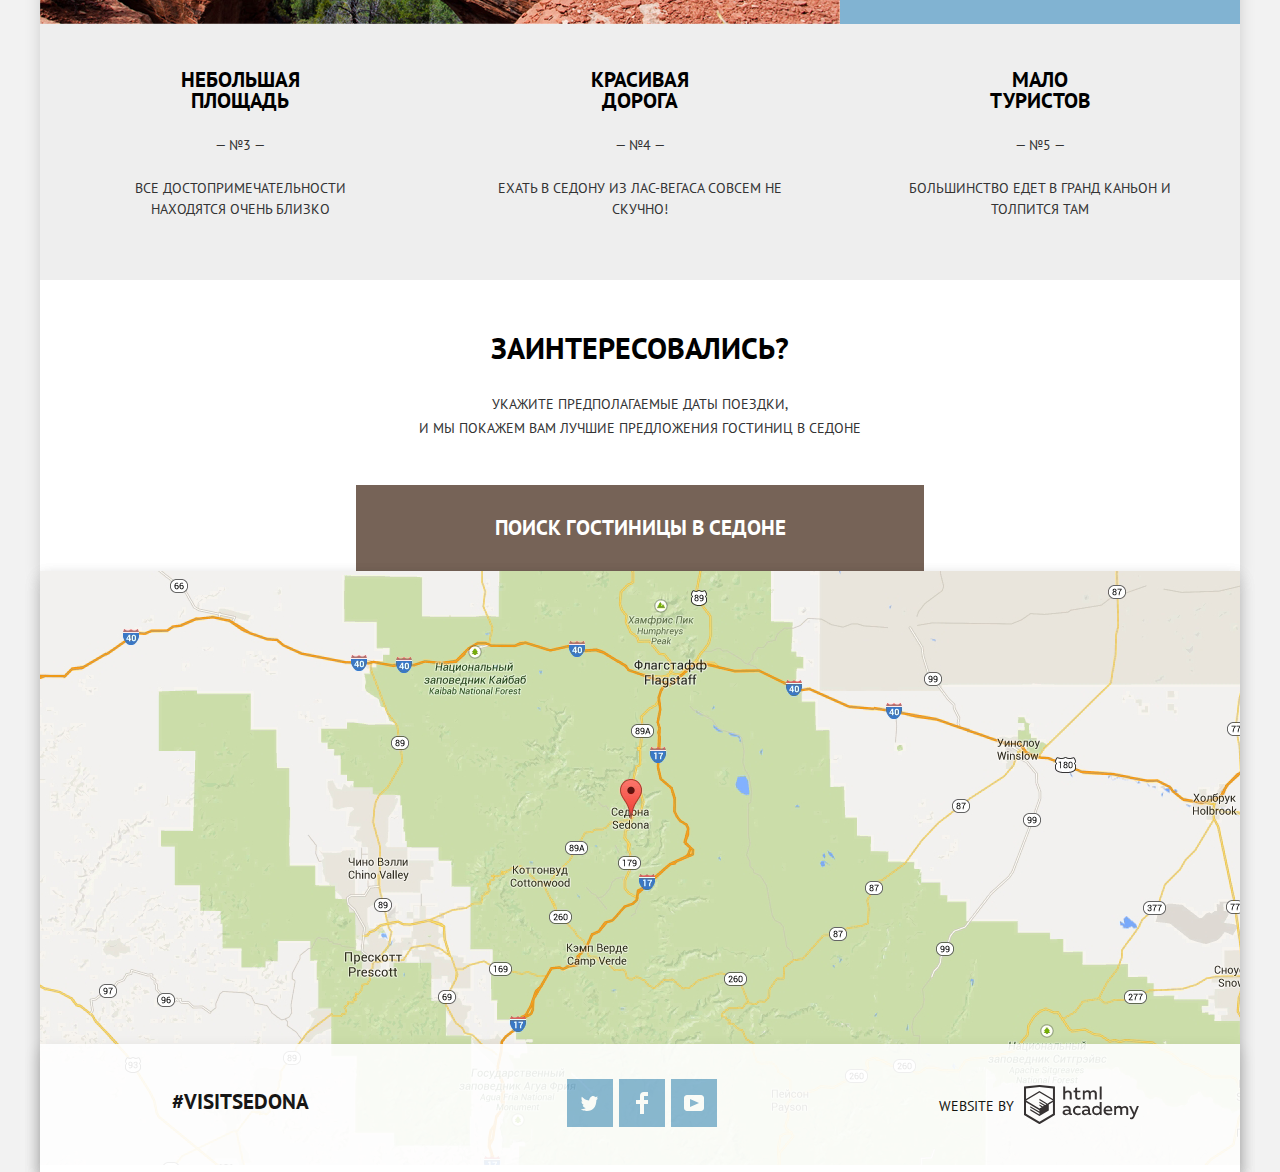
==== commit de26f4a4: "вторая" ====
--- a/index.html
+++ b/index.html
@@ -105,7 +105,7 @@
                     <button class="search">ПОИСК ГОСТИНИЦЫ В седоне</button>
                     <section class="popup-search container popup-no-js">
                         <h3 class="visually-hidden">ПОИСК ГОСТИНИЦЫ В седоне</h3>
-                        <form action="https://echo.htmlacademy.ru" method="post">
+                        <form class="popup-form" action="https://echo.htmlacademy.ru" method="post">
                             <p>
                                 <label class="arrival" for="arrival">Дата заезда:</label>
                                 <span class="together">
@@ -137,7 +137,7 @@
                                     <button type="button" class="plus">+</button>
                                 </span>
                             </p>
-                            <button class="popup-search-button">Найти</button>
+                            <button type="submit" class="popup-search-button">Найти</button>
                         </form>
                     </section>
                 </div>
@@ -147,6 +147,7 @@
         <footer class="footer-nav container">
             <section class="map container">
                 <h2 class="visually-hidden">Карта</h2>
+                <img class="map-no-js" src="img/map.png" alt="карта Седоны" width="1200" height="594">
                 <iframe class="map-frame" src="https://www.google.com/maps/embed?pb=!1m18!1m12!1m3!1d655666.7440133995!2d-111.98856399999947!3d34.85936667413346!2m3!1f0!2f0!3f0!3m2!1i1024!2i768!4f13.1!3m3!1m2!1s0x872da132f942b00d%3A0x5548c523fa6c8efd!2z0KHQtdC00L7QvdCwLCDQkNGA0LjQt9C-0L3QsCA4NjMzNiwg0KHQqNCQ!5e0!3m2!1sru!2sru!4v1551472224465" style="border:0" allowfullscreen></iframe>
             </section>
                 
@@ -154,17 +155,41 @@
                 <b class="hashtag" aria-label="хештег visit Sedona">#visitSEDONA</b>
           
                 <ul class="social">
-                    <li><a class="social-button" href="#" aria-label="Седона в Твиттер"><span class="visually-hidden">Twitter</span><svg xmlns="http://www.w3.org/2000/svg" xmlns:xlink="http://www.w3.org/1999/xlink" width="17" height="15" viewBox="0 0 17 15"><path fill="#FFF" d="M10.95.144c1.685-.496 2.984.27 3.577 1.179.673-.231 1.331-.481 2.011-.708a2.345 2.345 0 0 1-.857 1.768c.685.17 1.304-.491 1.304-.491-.169 1-1.006 1.788-1.563 2.024-.231 6.75-3.175 11.217-10.077 11.082h-.446c-.41 0-4.164-.46-4.898-1.887 2.271.196 3.893-.422 4.693-1.177-.96-.3-2.679-.477-2.979-2.95.349.106.564.228 1.19.119C1.705 8.247.374 7.53.448 5.33c.285.328 1.067.536 1.34.472C1.085 5.561-.182 2.442.894.85c1.818 1.854 3.735 3.606 7.152 3.773C8.254 2.33 9.183.793 10.95.144z"/></svg></a></li>
-              
-                    <li><a class="social-button" href="#" aria-label="Седона в Фейсбук"><span class="visually-hidden">FaceBook</span><svg xmlns="http://www.w3.org/2000/svg" width="12" height="22" viewBox="0 0 12 22"><path fill="#FFF" d="M12 4V0H8a4 4 0 0 0-4 4v4H0v4h4v10h4V12h4V8H8V4h4z"/></svg></a></li>
-              
-                    <li><a class="social-button" href="#" aria-label="Седона в Ютуб"><span class="visually-hidden">YouTube</span><svg xmlns="http://www.w3.org/2000/svg" xmlns:xlink="http://www.w3.org/1999/xlink" width="20" height="16" viewBox="0 0 20 16"><path fill="#FFF" d="M17 0H3C1.35 0 0 1.35 0 3v10c0 1.65 1.35 3 3 3h14c1.65 0 3-1.35 3-3V3c0-1.65-1.35-3-3-3zM6.027 11.998V4.002L15.014 8l-8.987 3.998z"/></svg></a></li>
+                    <li>
+                        <a class="social-button" href="#" aria-label="Седона в Твиттер">
+                            <span class="visually-hidden">Twitter</span>
+                            <svg xmlns="http://www.w3.org/2000/svg" xmlns:xlink="http://www.w3.org/1999/xlink" width="17" height="15" viewBox="0 0 17 15">
+                                <path fill="#FFF" d="M10.95.144c1.685-.496 2.984.27 3.577 1.179.673-.231 1.331-.481 2.011-.708a2.345 2.345 0 0 1-.857 1.768c.685.17 1.304-.491 1.304-.491-.169 1-1.006 1.788-1.563 2.024-.231 6.75-3.175 11.217-10.077 11.082h-.446c-.41 0-4.164-.46-4.898-1.887 2.271.196 3.893-.422 4.693-1.177-.96-.3-2.679-.477-2.979-2.95.349.106.564.228 1.19.119C1.705 8.247.374 7.53.448 5.33c.285.328 1.067.536 1.34.472C1.085 5.561-.182 2.442.894.85c1.818 1.854 3.735 3.606 7.152 3.773C8.254 2.33 9.183.793 10.95.144z"/>
+                            </svg>
+                        </a>
+                    </li>
+              
+                    <li>
+                        <a class="social-button" href="#" aria-label="Седона в Фейсбук">
+                            <span class="visually-hidden">FaceBook</span>
+                            <svg xmlns="http://www.w3.org/2000/svg" width="12" height="22" viewBox="0 0 12 22">
+                                <path fill="#FFF" d="M12 4V0H8a4 4 0 0 0-4 4v4H0v4h4v10h4V12h4V8H8V4h4z"/>
+                            </svg>
+                        </a>
+                    </li>
+              
+                    <li>
+                        <a class="social-button" href="#" aria-label="Седона в Ютуб">
+                            <span class="visually-hidden">YouTube</span>
+                            <svg xmlns="http://www.w3.org/2000/svg" xmlns:xlink="http://www.w3.org/1999/xlink" width="20" height="16" viewBox="0 0 20 16">
+                                <path fill="#FFF" d="M17 0H3C1.35 0 0 1.35 0 3v10c0 1.65 1.35 3 3 3h14c1.65 0 3-1.35 3-3V3c0-1.65-1.35-3-3-3zM6.027 11.998V4.002L15.014 8l-8.987 3.998z"/>
+                            </svg>
+                        </a>
+                    </li>
                 </ul>
           
                 <p>
                     <span>Website by</span>
                     <a class="html-academy" href="https://htmlacademy.ru/intensive/htmlcss">
-                    <svg id="Layer_1" data-name="Layer 1" xmlns="http://www.w3.org/2000/svg" viewBox="0 0 108.08 36.85"><title>logo-htmlacademy-small1</title><path d="M44.61,26.88a2,2,0,0,0,.55-0.1v1.33a3.25,3.25,0,0,1-1.18.21,1.67,1.67,0,0,1-1.67-1,4.84,4.84,0,0,1-3.14,1.08c-1.51,0-2.91-.83-2.91-2.55,0-2.13,2-2.79,3.71-2.79a11.08,11.08,0,0,1,2.17.25v-0.3c0-1-.76-1.77-2.19-1.77a7.42,7.42,0,0,0-3,.64v-1.7a10.21,10.21,0,0,1,3.19-.55c2.36,0,3.81,1.12,3.81,3.65v3a0.54,0.54,0,0,0,.49.59h0.17Zm-6.44-1.13A1.35,1.35,0,0,0,39.63,27h0.11a3.39,3.39,0,0,0,2.41-1V24.58a9.72,9.72,0,0,0-1.81-.21c-1,0-2.16.33-2.16,1.38h0Zm12.36-6.11a5,5,0,0,1,2.57.64V22a4.08,4.08,0,0,0-2.3-.7,2.75,2.75,0,1,0,0,5.49,5,5,0,0,0,2.43-.64v1.71a6.27,6.27,0,0,1-2.76.57A4.21,4.21,0,0,1,46,24.51q0-.21,0-0.41a4.32,4.32,0,0,1,4.18-4.46h0.38Zm12.17,7.24a2,2,0,0,0,.55-0.1v1.33a3.25,3.25,0,0,1-1.18.21,1.67,1.67,0,0,1-1.67-1,4.84,4.84,0,0,1-3.14,1.08c-1.51,0-2.91-.83-2.91-2.55,0-2.13,2-2.79,3.71-2.79a11.08,11.08,0,0,1,2.17.25v-0.3c0-1-.76-1.77-2.19-1.77a7.42,7.42,0,0,0-3,.64v-1.7a10.21,10.21,0,0,1,3.19-.55c2.36,0,3.81,1.12,3.81,3.65v3a0.54,0.54,0,0,0,.49.59h0.17Zm-6.44-1.13A1.35,1.35,0,0,0,57.73,27h0.11a3.39,3.39,0,0,0,2.41-1V24.58a9.72,9.72,0,0,0-1.81-.21c-1.06,0-2.16.33-2.16,1.38h0ZM73,16V28.2H71.35V26.88a3.88,3.88,0,0,1-3.19,1.54,4.4,4.4,0,0,1,0-8.78,3.81,3.81,0,0,1,3,1.3V16H73Zm-4.53,5.22a2.76,2.76,0,1,0,0,5.52A2.86,2.86,0,0,0,71.15,25V23A2.91,2.91,0,0,0,68.49,21.27ZM79,19.64c3.31,0,4.46,2.68,3.92,5.09H76.7c0.21,1.5,1.67,2.11,3.19,2.11a6.11,6.11,0,0,0,2.64-.59v1.6a7.14,7.14,0,0,1-3,.57C77,28.42,74.78,27,74.78,24a4.18,4.18,0,0,1,4-4.39H79Zm0.09,1.54a2.28,2.28,0,0,0-2.44,2.1v0.06H81.3A2,2,0,0,0,79.13,21.18Zm5.73,7V19.87h1.65v1a3.81,3.81,0,0,1,2.78-1.27A2.86,2.86,0,0,1,91.89,21a4.12,4.12,0,0,1,2.91-1.33A3.06,3.06,0,0,1,98,23V28.2h-1.9V23.05a1.59,1.59,0,0,0-1.42-1.75H94.42a2.8,2.8,0,0,0-2.07,1.12V28.2h-1.9V23.05A1.59,1.59,0,0,0,89,21.31H88.8a3,3,0,0,0-2.21,1.29v5.63H84.86Zm21.31-8.33h1.9l-3.91,9.46c-0.9,2.17-2.09,2.86-3.35,2.86a4.76,4.76,0,0,1-1.1-.14V30.46a2.86,2.86,0,0,0,.85.12c0.9,0,1.58-.64,2.07-1.9l0.17-.42-4-8.4h2l2.86,6.29ZM38.73,1.46V6.22a3.81,3.81,0,0,1,2.7-1.14,3.25,3.25,0,0,1,3.44,3.4v5.15H43V8.72a1.81,1.81,0,0,0-1.61-2h-0.3a2.93,2.93,0,0,0-2.32,1.39v5.52h-1.9V1.46h1.9ZM49.94,2.31v3h3V6.91h-3v3.81c0,1.1.5,1.46,1.58,1.46a4.49,4.49,0,0,0,1.69-.33v1.6A6.8,6.8,0,0,1,51,13.8a2.55,2.55,0,0,1-2.86-2.74V6.89H46.58V5.26h1.5V2.74Zm5.4,11.31V5.28H57v1A3.81,3.81,0,0,1,59.77,5a2.86,2.86,0,0,1,2.6,1.33A4.12,4.12,0,0,1,65.28,5,3.06,3.06,0,0,1,68.44,8.4v5.21h-1.9V8.46a1.59,1.59,0,0,0-1.42-1.75H64.89a2.8,2.8,0,0,0-2.07,1.12v5.78h-1.9V8.46A1.59,1.59,0,0,0,59.5,6.71H59.27A3,3,0,0,0,57.06,8v5.63H55.34ZM71.17,1.45H73V13.6H71.17V1.45ZM14.71,0H14.55L0,1.54V28.21l14.55,8.66,14.55-8.66V1.54Zm12.5,27.1L14.55,34.64,1.9,27.12V16.18l12.59,7.5V25L5.86,19.9v1.31l8.68,5.21v1.39L5.87,22.65V24l8.68,5.21,8.75-5.24V18.31L27.2,16V27.12Zm0-12.53-3.48,2-1.6,1L14.51,13v1.31L21,18.23H21l-0.14.09-1,.54-5.37-3.2V17l4.24,2.52-1,.67-3.2-1.9v1.31l2.1,1.24L14.5,22.1,2,14.65,14.51,7.11Zm0-1.32L14.49,5.76,1.91,13.25v-10L14.56,1.92,27.21,3.25v10h0Z" transform="translate(0 -0.02)" fill="#231f20"/></svg>
+                    <svg id="Layer_1" data-name="Layer 1" xmlns="http://www.w3.org/2000/svg" viewBox="0 0 108.08 36.85">
+                        <title>logo-htmlacademy-small1</title>
+                        <path d="M44.61,26.88a2,2,0,0,0,.55-0.1v1.33a3.25,3.25,0,0,1-1.18.21,1.67,1.67,0,0,1-1.67-1,4.84,4.84,0,0,1-3.14,1.08c-1.51,0-2.91-.83-2.91-2.55,0-2.13,2-2.79,3.71-2.79a11.08,11.08,0,0,1,2.17.25v-0.3c0-1-.76-1.77-2.19-1.77a7.42,7.42,0,0,0-3,.64v-1.7a10.21,10.21,0,0,1,3.19-.55c2.36,0,3.81,1.12,3.81,3.65v3a0.54,0.54,0,0,0,.49.59h0.17Zm-6.44-1.13A1.35,1.35,0,0,0,39.63,27h0.11a3.39,3.39,0,0,0,2.41-1V24.58a9.72,9.72,0,0,0-1.81-.21c-1,0-2.16.33-2.16,1.38h0Zm12.36-6.11a5,5,0,0,1,2.57.64V22a4.08,4.08,0,0,0-2.3-.7,2.75,2.75,0,1,0,0,5.49,5,5,0,0,0,2.43-.64v1.71a6.27,6.27,0,0,1-2.76.57A4.21,4.21,0,0,1,46,24.51q0-.21,0-0.41a4.32,4.32,0,0,1,4.18-4.46h0.38Zm12.17,7.24a2,2,0,0,0,.55-0.1v1.33a3.25,3.25,0,0,1-1.18.21,1.67,1.67,0,0,1-1.67-1,4.84,4.84,0,0,1-3.14,1.08c-1.51,0-2.91-.83-2.91-2.55,0-2.13,2-2.79,3.71-2.79a11.08,11.08,0,0,1,2.17.25v-0.3c0-1-.76-1.77-2.19-1.77a7.42,7.42,0,0,0-3,.64v-1.7a10.21,10.21,0,0,1,3.19-.55c2.36,0,3.81,1.12,3.81,3.65v3a0.54,0.54,0,0,0,.49.59h0.17Zm-6.44-1.13A1.35,1.35,0,0,0,57.73,27h0.11a3.39,3.39,0,0,0,2.41-1V24.58a9.72,9.72,0,0,0-1.81-.21c-1.06,0-2.16.33-2.16,1.38h0ZM73,16V28.2H71.35V26.88a3.88,3.88,0,0,1-3.19,1.54,4.4,4.4,0,0,1,0-8.78,3.81,3.81,0,0,1,3,1.3V16H73Zm-4.53,5.22a2.76,2.76,0,1,0,0,5.52A2.86,2.86,0,0,0,71.15,25V23A2.91,2.91,0,0,0,68.49,21.27ZM79,19.64c3.31,0,4.46,2.68,3.92,5.09H76.7c0.21,1.5,1.67,2.11,3.19,2.11a6.11,6.11,0,0,0,2.64-.59v1.6a7.14,7.14,0,0,1-3,.57C77,28.42,74.78,27,74.78,24a4.18,4.18,0,0,1,4-4.39H79Zm0.09,1.54a2.28,2.28,0,0,0-2.44,2.1v0.06H81.3A2,2,0,0,0,79.13,21.18Zm5.73,7V19.87h1.65v1a3.81,3.81,0,0,1,2.78-1.27A2.86,2.86,0,0,1,91.89,21a4.12,4.12,0,0,1,2.91-1.33A3.06,3.06,0,0,1,98,23V28.2h-1.9V23.05a1.59,1.59,0,0,0-1.42-1.75H94.42a2.8,2.8,0,0,0-2.07,1.12V28.2h-1.9V23.05A1.59,1.59,0,0,0,89,21.31H88.8a3,3,0,0,0-2.21,1.29v5.63H84.86Zm21.31-8.33h1.9l-3.91,9.46c-0.9,2.17-2.09,2.86-3.35,2.86a4.76,4.76,0,0,1-1.1-.14V30.46a2.86,2.86,0,0,0,.85.12c0.9,0,1.58-.64,2.07-1.9l0.17-.42-4-8.4h2l2.86,6.29ZM38.73,1.46V6.22a3.81,3.81,0,0,1,2.7-1.14,3.25,3.25,0,0,1,3.44,3.4v5.15H43V8.72a1.81,1.81,0,0,0-1.61-2h-0.3a2.93,2.93,0,0,0-2.32,1.39v5.52h-1.9V1.46h1.9ZM49.94,2.31v3h3V6.91h-3v3.81c0,1.1.5,1.46,1.58,1.46a4.49,4.49,0,0,0,1.69-.33v1.6A6.8,6.8,0,0,1,51,13.8a2.55,2.55,0,0,1-2.86-2.74V6.89H46.58V5.26h1.5V2.74Zm5.4,11.31V5.28H57v1A3.81,3.81,0,0,1,59.77,5a2.86,2.86,0,0,1,2.6,1.33A4.12,4.12,0,0,1,65.28,5,3.06,3.06,0,0,1,68.44,8.4v5.21h-1.9V8.46a1.59,1.59,0,0,0-1.42-1.75H64.89a2.8,2.8,0,0,0-2.07,1.12v5.78h-1.9V8.46A1.59,1.59,0,0,0,59.5,6.71H59.27A3,3,0,0,0,57.06,8v5.63H55.34ZM71.17,1.45H73V13.6H71.17V1.45ZM14.71,0H14.55L0,1.54V28.21l14.55,8.66,14.55-8.66V1.54Zm12.5,27.1L14.55,34.64,1.9,27.12V16.18l12.59,7.5V25L5.86,19.9v1.31l8.68,5.21v1.39L5.87,22.65V24l8.68,5.21,8.75-5.24V18.31L27.2,16V27.12Zm0-12.53-3.48,2-1.6,1L14.51,13v1.31L21,18.23H21l-0.14.09-1,.54-5.37-3.2V17l4.24,2.52-1,.67-3.2-1.9v1.31l2.1,1.24L14.5,22.1,2,14.65,14.51,7.11Zm0-1.32L14.49,5.76,1.91,13.25v-10L14.56,1.92,27.21,3.25v10h0Z" transform="translate(0 -0.02)" fill="#231f20"/> 
+                    </svg>
                 </a>
                 </p>
             </div>
--- a/css/style-mini.css
+++ b/css/style-mini.css
@@ -1,872 +1 @@
-@keyframes show {
-    0% {
-        transform-origin: top;
-        transform: scaleY(.01)
-    }
-
-    to {
-        transform-origin: top;
-        transform: scaleY(1)
-    }
-}
-
-body {
-    margin: 0;
-    padding: 0;
-    font-family: "PT Sans",Arial,sans-serif;
-    font-size: 14px;
-    line-height: 26px;
-    color: #000;
-    text-transform: uppercase;
-    background-color: #f2f2f2
-}
-
-.visually-hidden {
-    position: absolute;
-    clip: rect(0 0 0 0);
-    width: 1px;
-    height: 1px;
-    margin: -1px
-}
-
-a {
-    text-decoration: none
-}
-
-img {
-    max-width: 100%;
-    height: auto
-}
-
-.container {
-    box-shadow: 0 7px 15px 0 rgba(0,1,1,.15)
-}
-
-.main-menu {
-    position: relative;
-    display: flex;
-    justify-content: space-between;
-    height: 56px;
-    background-color: #fff
-}
-
-.main-menu a {
-    font-weight: 700;
-    color: #000
-}
-
-.main-menu a:focus,.main-menu a:hover {
-    color: #81b3d2
-}
-
-.main-menu a:active {
-    color: rgba(0,0,0,.3)
-}
-
-.main-menu .logo {
-    position: absolute;
-    left: 50%;
-    right: 50%;
-    top: 0;
-    transform: translateX(-50%)
-}
-
-.main-menu li {
-    width: 240px
-}
-
-.menu-left,.menu-right {
-    display: flex;
-    text-align: center;
-    padding: 0;
-    list-style: none
-}
-
-.container {
-    width: 1200px;
-    margin-left: auto;
-    margin-right: auto;
-    background-color: #fff
-}
-
-.heading {
-    height: 508px;
-    margin-bottom: 58px;
-    background-color: #eee;
-    background-image: url(../img/intro-mask.svg),url(../img/background.jpg);
-    background-repeat: no-repeat,no-repeat;
-    background-position: 0 451px,50% 21%
-}
-
-.heading .welcome {
-    margin-top: 75px
-}
-
-.city,.heading,.reasons {
-    text-align: center
-}
-
-.city {
-    padding-right: 355px;
-    padding-left: 355px;
-    margin-bottom: 52px
-}
-
-.city h2 {
-    margin-bottom: 30px;
-    font-size: 21px
-}
-
-.city p {
-    color: #333
-}
-
-.reasons {
-    margin-bottom: 50px;
-    line-height: 21px
-}
-
-.reasons section {
-    display: flex;
-    flex-wrap: wrap
-}
-
-.reasons h3 {
-    margin: 0 0 20px;
-    padding-top: 45px;
-    padding-right: 122px;
-    padding-left: 122px;
-    font-weight: 700;
-    font-size: 21px
-}
-
-.reasons p {
-    padding: 4px 57px;
-    color: #333
-}
-
-.reason-1,.reason-2 {
-    max-width: 400px;
-    min-height: 256px;
-    color: #fff;
-    background-color: #81b3d2
-}
-
-.reason-1 p,.reason-2 p {
-    color: #fff
-}
-
-.hotels-food ul {
-    display: flex;
-    list-style: none;
-    margin: 0;
-    padding: 0
-}
-
-.hotels-food li {
-    position: relative;
-    max-width: 400px;
-    min-height: 330px
-}
-
-.hotels-food h3 {
-    padding-top: 160px
-}
-
-.reason-hotels::before {
-    content: "";
-    position: absolute;
-    left: 163px;
-    top: 60px;
-    width: 75px;
-    height: 76px;
-    background-image: url(../img/icon-1.svg);
-    background-repeat: no-repeat
-}
-
-.reason-food::before {
-    left: 163px;
-    top: 60px
-}
-
-.reason-food::before,.reason-souvenir::before {
-    content: "";
-    position: absolute;
-    width: 75px;
-    height: 76px;
-    background-repeat: no-repeat
-}
-
-.reason-food::before {
-    background-image: url(../img/icon-3.svg)
-}
-
-.reason-souvenir::before {
-    left: 170px;
-    top: 55px;
-    background-image: url(../img/icon-2.svg)
-}
-
-.tourism div {
-    max-width: 400px;
-    min-height: 256px;
-    background-color: #eee
-}
-
-.bridge div {
-    max-height: 256px
-}
-
-.search-hotel {
-    text-align: center
-}
-
-.search-hotel b {
-    margin-bottom: 35px;
-    font-size: 30px;
-    line-height: 36px
-}
-
-.search-hotel p {
-    margin: 25px 10px 45px;
-    line-height: 24px;
-    color: #333
-}
-
-.search-hotel .search {
-    width: 568px;
-    height: 86px;
-    font-size: 21px;
-    font-weight: 700;
-    text-transform: inherit;
-    color: #fff;
-    background-color: #766357;
-    border: 0
-}
-
-.search-hotel .search:focus,.search-hotel .search:hover {
-    background-color: #604e43
-}
-
-.search-hotel .search:active {
-    color: rgba(255,255,255,.3);
-    background-color: #503e33
-}
-
-.map {
-    position: relative;
-    z-index: 1
-}
-
-.map-frame {
-    width: 1200px;
-    height: 593px;
-    border: 0
-}
-
-.transparent {
-    position: absolute;
-    left: 0;
-    bottom: 0;
-    z-index: 2;
-    background-color: #fff;
-    opacity: .9
-}
-
-.footer-nav {
-    position: relative
-}
-
-.footer-down,.footer-nav .social {
-    display: flex;
-    flex-wrap: wrap;
-    justify-content: space-between
-}
-
-.footer-down {
-    min-height: 128px
-}
-
-.footer-nav .hashtag {
-    margin-top: 45px;
-    margin-left: 132px;
-    font-size: 21px
-}
-
-.footer-nav .social {
-    width: 150px;
-    margin: 35px 0 0;
-    padding-left: 35px;
-    list-style: none
-}
-
-.social-button {
-    display: flex;
-    justify-content: center;
-    align-items: center;
-    width: 46px;
-    height: 48px;
-    background-color: #81b3d2
-}
-
-.social-button:focus,.social-button:hover {
-    background-color: #669ec0
-}
-
-.social-button:active {
-    background-color: #5496bd
-}
-
-.social-button:active path {
-    fill: rgba(255,255,255,.3)
-}
-
-.footer-nav p {
-    display: flex;
-    justify-content: space-between;
-    align-items: center;
-    width: 200px;
-    margin: -5px 101px 0 0
-}
-
-.html-academy {
-    display: block;
-    width: 115px;
-    height: 41px
-}
-
-.html-academy:focus path,.html-academy:hover path {
-    fill: #81b3d2
-}
-
-.html-academy:active path {
-    fill: #bdbbbc
-}
-
-.search-wrap {
-    position: relative
-}
-
-.popup-search {
-    position: absolute;
-    left: 316px;
-    display: none;
-    z-index: 2;
-    width: 458px;
-    height: 340px;
-    padding-top: 55px;
-    padding-right: 55px;
-    padding-left: 57px;
-    font-weight: 700
-}
-
-.popup-no-js,.popup-show {
-    display: block
-}
-
-.popup-show {
-    animation: show 1s
-}
-
-.popup-search form {
-    display: flex;
-    flex-direction: column;
-    justify-content: space-between
-}
-
-.popup-search p {
-    justify-content: space-between;
-    margin: 0 0 30px
-}
-
-.popup-search .together,.popup-search p {
-    display: flex;
-    align-items: center
-}
-
-.popup-search input {
-    height: 36px;
-    padding-left: 12px;
-    font-weight: 700;
-    text-transform: inherit;
-    background-color: #f2f2f2;
-    border: 0;
-    overflow: hidden
-}
-
-.popup-date {
-    width: 297px
-}
-
-.popup-number {
-    width: 25px
-}
-
-.popup-search input:hover {
-    background-color: #ebebeb
-}
-
-.popup-search input:focus {
-    background-color: #fff;
-    border: 2px solid #e5e5e5
-}
-
-.popup-search .calendar,.popup-search .minus,.popup-search .plus {
-    width: 38px;
-    height: 38px;
-    font-size: 25px;
-    font-weight: 700;
-    color: #cacaca;
-    background-color: #f2f2f2;
-    border: 0
-}
-
-.popup-search .minus:focus,.popup-search .minus:hover,.popup-search .plus:focus,.popup-search .plus:hover {
-    color: #000
-}
-
-.popup-search .minus:active,.popup-search .plus:active {
-    color: #81b3d2
-}
-
-.arrows path,.popup-search .calendar path {
-    fill: #cacaca
-}
-
-.arrows a:focus path,.arrows a:hover path,.popup-search .calendar:focus path,.popup-search .calendar:hover path {
-    fill: #000
-}
-
-.arrows a:active path,.popup-search .calendar:active path {
-    fill: #81b3d2
-}
-
-.popup-search-button {
-    display: block;
-    width: 456px;
-    height: 58px;
-    margin-top: 23px;
-    margin-bottom: 55px;
-    font-weight: 700;
-    font-size: 21px;
-    text-align: center;
-    text-transform: inherit;
-    color: #fff;
-    background-color: #81b3d2;
-    border: 0
-}
-
-.popup-search-button:focus,.popup-search-button:hover {
-    background-color: #669ec0
-}
-
-.popup-search-button:active {
-    color: rgba(255,255,255,.3);
-    background-color: #5496bd
-}
-
-.main-menu-current a,.main-menu-current a:active,.main-menu-current a:focus,.main-menu-current a:hover {
-    color: #766357
-}
-
-.filters {
-    min-height: 190px;
-    margin: 0;
-    padding-top: 27px;
-    padding-right: 73px;
-    padding-left: 70px;
-    color: #fff;
-    background-color: #81b3d2;
-    background-image: url(../img/filter-background.jpg);
-    background-repeat: no-repeat;
-    background-position: center 16%
-}
-
-.filters-form,.filters-left-part {
-    display: flex;
-    justify-content: space-between
-}
-
-.infrastructure {
-    width: 250px
-}
-
-.filters-form fieldset {
-    display: flex;
-    flex-direction: column;
-    padding: 0;
-    border: 0
-}
-
-.filters-form label {
-    position: relative;
-    display: block;
-    margin-bottom: 25px;
-    padding-left: 42px
-}
-
-.visually-hidden:not(:focus):not(:active),input[type=checkbox].visually-hidden {
-    position: absolute;
-    width: 1px;
-    height: 1px;
-    margin: -1px;
-    border: 0;
-    padding: 0;
-    white-space: nowrap;
-    clip-path: inset(100%);
-    clip: rect(0 0 0 0)
-}
-
-.accommodation input[type=checkbox]+label::before,.infrastructure input[type=checkbox]+label::before {
-    content: "";
-    position: absolute;
-    top: 0;
-    left: 0;
-    display: block;
-    width: 27px;
-    height: 23px;
-    margin-right: 17px;
-    background-image: url(../img/checkbox-off.svg);
-    background-repeat: no-repeat
-}
-
-.accommodation input[type=checkbox]:checked+label::before,.infrastructure input[type=checkbox]:checked+label::before {
-    position: absolute;
-    top: 0;
-    left: 0;
-    background-image: url(../img/checkbox-on.svg);
-    background-repeat: no-repeat
-}
-
-.accommodation input[type=checkbox]:disabled+label::before,.infrastructure input[type=checkbox]:disabled+label::before {
-    background-image: url(../img/checkbox-off-disabled.svg);
-    background-repeat: no-repeat
-}
-
-.accommodation input[type=checkbox]:checked:disabled+label::before,.infrastructure input[type=checkbox]:checked:disabled+label::before {
-    background-image: url(../img/checkbox-on-disabled.svg);
-    background-repeat: no-repeat
-}
-
-.filters-form legend {
-    font-weight: 700;
-    font-size: 16px;
-    line-height: 21px;
-    margin-bottom: 25px
-}
-
-.filters-form b,.filters-form label,.price-range input {
-    line-height: 21px
-}
-
-.price-range {
-    display: flex;
-    flex-direction: column
-}
-
-.price-control {
-    position: relative;
-    height: 32px;
-    margin-bottom: 20px;
-    font-size: 0;
-    border: 2px solid #fff;
-    border-radius: 2px
-}
-
-.price-control::after {
-    content: "";
-    position: absolute;
-    top: 50%;
-    left: 50%;
-    width: 2px;
-    height: 22px;
-    background: #fff;
-    transform: translate(-50%,-50%)
-}
-
-.price-control label {
-    display: inline-block;
-    width: 90px;
-    margin: 0;
-    padding-top: 5px;
-    padding-right: 6px;
-    padding-left: 60px;
-    font-size: 14px;
-    vertical-align: middle
-}
-
-.price-range button,.price-range input {
-    width: 50px;
-    margin: 0;
-    font-size: 14px;
-    color: #fff;
-    background-color: transparent;
-    border: 0
-}
-
-.price-range b {
-    margin-bottom: 10px;
-    font-size: 16px
-}
-
-.range-control {
-    position: relative;
-    margin-bottom: 32px
-}
-
-.scale {
-    height: 2px;
-    background: rgba(255,255,255,.3)
-}
-
-.scale-mean {
-    width: 80%;
-    height: 2px;
-    background: #fff
-}
-
-.range,.range:hover {
-    background: #ababab;
-    border-radius: 50%;
-    box-shadow: 0 2px 1px 0 rgba(0,1,1,.2)
-}
-
-.range {
-    position: absolute;
-    top: -9px;
-    width: 4px;
-    height: 4px;
-    border: 8px solid #fff
-}
-
-.range:hover {
-    border: 9px solid #fff
-}
-
-.range-min {
-    left: 0
-}
-
-.range-max {
-    left: 80%
-}
-
-.price-range button {
-    width: 137px;
-    height: 35px;
-    margin: 0 auto;
-    line-height: 21px;
-    text-transform: inherit;
-    border: 2px solid #fff;
-    border-radius: 2px
-}
-
-.price-range button:focus,.price-range button:hover {
-    color: #000;
-    background-color: #fff
-}
-
-.results,.results-center {
-    display: flex;
-    align-items: center
-}
-
-.results {
-    flex-wrap: wrap;
-    justify-content: space-between;
-    height: 86px;
-    margin: 0;
-    padding-right: 73px;
-    padding-left: 72px;
-    box-shadow: 0 1px 0 0 rgba(0,1,1,.2)
-}
-
-.results-center {
-    flex-grow: 1;
-    line-height: 18px
-}
-
-.results h2 {
-    width: 164px;
-    margin: 0;
-    font-size: 21px
-}
-
-.results-sorting {
-    display: flex;
-    flex-wrap: wrap;
-    list-style: none;
-    padding-left: 40
-}
-
-.results-sorting li {
-    padding-right: 33px
-}
-
-.results-center a,.results-center p {
-    font-size: 12px;
-    line-height: 18px
-}
-
-.results-center a {
-    color: rgba(0,0,0,.3);
-    border-bottom: 1px dotted #81b3d2
-}
-
-.results a:focus,.results a:hover {
-    color: #81b3d2
-}
-
-.results a:active {
-    color: #000;
-    border-bottom: none
-}
-
-.results-current a,.results-current a:active,.results-current a:focus,.results-current a:hover {
-    color: #81b3d2;
-    border-bottom: none
-}
-
-.arrows,.hotels-list {
-    display: flex;
-    list-style: none
-}
-
-.arrows {
-    justify-content: space-between;
-    width: 32px
-}
-
-.hotels-list {
-    flex-direction: column;
-    margin: 0;
-    padding: 0
-}
-
-.hotels-list .hotel {
-    display: flex;
-    flex-wrap: wrap;
-    height: 91px;
-    padding: 30px 71px 30px 72px;
-    z-index: 1;
-    box-shadow: 0 1px 0 0 rgba(0,1,1,.2)
-}
-
-.hotels-foto {
-    max-height: 90px
-}
-
-.hotel-item,.wrap {
-    display: flex;
-    flex-grow: 1
-}
-
-.hotel-item {
-    flex-direction: column;
-    justify-content: space-between;
-    max-height: 90px;
-    margin-left: 30px
-}
-
-.wrap {
-    padding-top: 8px
-}
-
-.hotel-book,.hotel-more,.hotels-list-rating {
-    display: flex;
-    flex-direction: column;
-    justify-content: space-between
-}
-
-.hotel-book,.hotel-more {
-    margin: 0
-}
-
-.hotels-list-rating {
-    align-items: flex-end;
-    max-height: 90px
-}
-
-.stars {
-    display: flex;
-    list-style: none
-}
-
-.hotel-rating {
-    width: 110px;
-    height: 27px;
-    text-align: center;
-    color: #666;
-    background-color: #f2f2f2
-}
-
-.stars li {
-    width: 18px;
-    height: 17px;
-    margin-left: 6px;
-    background-image: url(../img/star.svg);
-    background-repeat: no-repeat
-}
-
-.hotels-list h3 {
-    margin: -5px 0 0;
-    padding: 0;
-    line-height: 26px;
-    font-size: 21px
-}
-
-.hotels-name {
-    color: #000
-}
-
-.hotels-name:focus,.hotels-name:hover {
-    color: #81b3d2
-}
-
-.hotels-name:active {
-    color: rgba(0,0,0,.3)
-}
-
-.wrap span {
-    line-height: 21px;
-    color: #333
-}
-
-.button-more {
-    width: 110px;
-    height: 27px;
-    margin-right: 6px;
-    font-weight: 700;
-    text-align: center;
-    line-height: 27px;
-    color: #fff;
-    background-color: #81b3d2
-}
-
-.button-more:focus,.button-more:hover {
-    background-color: #669ec0
-}
-
-.button-more:active {
-    color: rgba(255,255,255,.3);
-    background-color: #5496bd
-}
-
-.button-book {
-    width: 142px;
-    height: 27px;
-    font-weight: 700;
-    text-align: center;
-    line-height: 27px;
-    color: #fff;
-    background-color: #766357
-}
-
-.button-book:focus,.button-book:hover {
-    background-color: #604e43
-}
-
-.button-book:active {
-    color: rgba(255,255,255,.3);
-    background-color: #503e33
-}+@-webkit-keyframes show{0%{-webkit-transform-origin:top;transform-origin:top;-webkit-transform:scaleY(.01);transform:scaleY(.01)}to{-webkit-transform-origin:top;transform-origin:top;-webkit-transform:scaleY(1);transform:scaleY(1)}}@keyframes show{0%{-webkit-transform-origin:top;transform-origin:top;-webkit-transform:scaleY(.01);transform:scaleY(.01)}to{-webkit-transform-origin:top;transform-origin:top;-webkit-transform:scaleY(1);transform:scaleY(1)}}@-webkit-keyframes shake{0%,to{-webkit-transform:translateX(0);transform:translateX(0)}10%,30%,50%,70%,90%{-webkit-transform:translateX(-10px);transform:translateX(-10px)}20%,40%,60%,80%{-webkit-transform:translateX(10px);transform:translateX(10px)}}@keyframes shake{0%,to{-webkit-transform:translateX(0);transform:translateX(0)}10%,30%,50%,70%,90%{-webkit-transform:translateX(-10px);transform:translateX(-10px)}20%,40%,60%,80%{-webkit-transform:translateX(10px);transform:translateX(10px)}}body{margin:0;padding:0;font-family:"PT Sans",Arial,sans-serif;font-size:14px;line-height:26px;color:#000;text-transform:uppercase;background-color:#f2f2f2}.visually-hidden{position:absolute;clip:rect(0 0 0 0);width:1px;height:1px;margin:-1px}a{text-decoration:none}img{max-width:100%;height:auto}.container{width:1200px;margin-left:auto;margin-right:auto;background-color:#fff;-webkit-box-shadow:0 7px 15px 0 rgba(0,1,1,.15);box-shadow:0 7px 15px 0 rgba(0,1,1,.15)}.main-menu{position:relative;display:-webkit-box;display:-ms-flexbox;display:flex;-ms-flex-wrap:wrap;flex-wrap:wrap;-webkit-box-pack:justify;-ms-flex-pack:justify;justify-content:space-between;height:56px;min-height:56px;background-color:#fff}.main-menu a{font-weight:700;color:#000}.main-menu a:focus,.main-menu a:hover{color:#81b3d2}.main-menu a:active{color:rgba(0,0,0,.3)}.main-menu .logo{position:absolute;left:50%;right:50%;top:0;-webkit-transform:translateX(-50%);-ms-transform:translateX(-50%);transform:translateX(-50%)}.main-menu li{-ms-flex-preferred-size:240px;flex-basis:240px;min-width:240px;margin-top:14px;margin-bottom:14px}.menu-left{-webkit-box-flex:1;-ms-flex-positive:1;flex-grow:1}.menu-left,.menu-right{display:-webkit-box;display:-ms-flexbox;display:flex;-ms-flex-wrap:wrap;flex-wrap:wrap;margin:0;text-align:center;padding:0;list-style:none}.heading{height:508px;margin-bottom:58px;background-color:#eee;background-image:url(../img/intro-mask.svg),url(../img/background.jpg);background-repeat:no-repeat,no-repeat;background-position:0 451px,50% 21%}.heading .welcome{margin-top:75px}.city,.heading,.reasons{text-align:center}.city{padding-right:355px;padding-left:355px;margin-bottom:52px}.city h2{margin-bottom:30px;font-size:21px}.city p{color:#333}.reasons{margin-bottom:50px;line-height:21px}.hotels-food ul,.reasons section{display:-webkit-box;display:-ms-flexbox;display:flex;-ms-flex-wrap:wrap;flex-wrap:wrap}.reasons h3{margin:0 0 20px;padding-top:45px;padding-right:122px;padding-left:122px;font-weight:700;font-size:21px}.reasons p{padding:4px 57px;color:#333}.reason-1,.reason-2{max-width:400px;min-height:256px;color:#fff;background-color:#81b3d2}.reason-1 p,.reason-2 p{color:#fff}.hotels-food ul{list-style:none;margin:0;padding:0}.hotels-food li{position:relative;max-width:400px;min-height:330px}.hotels-food h3{padding-top:160px}.reason-hotels::before{content:"";position:absolute;left:163px;top:60px;width:75px;height:76px;background-image:url(../img/icon-1.svg);background-repeat:no-repeat}.reason-food::before{left:163px;top:60px}.reason-food::before,.reason-souvenir::before{content:"";position:absolute;width:75px;height:76px;background-repeat:no-repeat}.reason-food::before{background-image:url(../img/icon-3.svg)}.reason-souvenir::before{left:170px;top:55px;background-image:url(../img/icon-2.svg)}.tourism div{max-width:400px;min-height:256px;background-color:#eee}.bridge div{max-height:256px}.search-hotel{text-align:center}.search-hotel b{margin-bottom:35px;font-size:30px;line-height:36px}.search-hotel p{margin:25px 10px 45px;line-height:24px;color:#333}.search-hotel .search{width:568px;height:86px;font-size:21px;font-weight:700;text-transform:inherit;color:#fff;background-color:#766357;border:0}.search-hotel .search:focus,.search-hotel .search:hover{background-color:#604e43}.search-hotel .search:active{color:rgba(255,255,255,.3);background-color:#503e33}.map{position:relative;z-index:2}.map-no-js{position:absolute;z-index:1}.map-frame{position:relative;width:1200px;height:593px;border:0;z-index:2}.transparent{position:absolute;left:0;bottom:0;z-index:3;background-color:#fff;opacity:.9}.footer-nav{position:relative}.footer-down{-ms-flex-wrap:wrap;flex-wrap:wrap;-webkit-box-pack:justify;-ms-flex-pack:justify;justify-content:space-between;min-height:128px}.footer-nav .hashtag{margin-top:45px;margin-left:132px;font-size:21px}.footer-down,.footer-nav .social,.social-button{display:-webkit-box;display:-ms-flexbox;display:flex}.footer-nav .social{-ms-flex-wrap:wrap;flex-wrap:wrap;margin:35px 0 0;padding-left:35px;list-style:none;-webkit-box-pack:justify;-ms-flex-pack:justify;justify-content:space-between;width:150px}.social-button{-webkit-box-pack:center;-ms-flex-pack:center;justify-content:center;-webkit-box-align:center;-ms-flex-align:center;align-items:center;width:46px;height:48px;background-color:#81b3d2}.social-button:focus,.social-button:hover{background-color:#669ec0}.social-button:active{background-color:#5496bd}.social-button:active path{fill:rgba(255,255,255,.3)}.footer-nav p{display:-webkit-box;display:-ms-flexbox;display:flex;-webkit-box-pack:justify;-ms-flex-pack:justify;justify-content:space-between;-webkit-box-align:center;-ms-flex-align:center;align-items:center;height:53px;width:200px;margin:35px 101px 0 0}.html-academy{display:block;width:115px;height:41px}.html-academy:focus path,.html-academy:hover path{fill:#81b3d2}.html-academy:active path{fill:#bdbbbc}.search-wrap{position:relative}.popup-error{-webkit-animation:shake 1s;animation:shake 1s}.popup-search{position:absolute;left:316px;display:none;z-index:3;width:458px;height:340px;padding-top:55px;padding-right:55px;padding-left:57px;font-weight:700}.popup-no-js,.popup-show{display:block}.popup-show{-webkit-animation:show 1s;animation:show 1s}.popup-search form,.popup-search p{-webkit-box-pack:justify;-ms-flex-pack:justify;justify-content:space-between}.popup-search form{display:-webkit-box;display:-ms-flexbox;display:flex;-webkit-box-orient:vertical;-webkit-box-direction:normal;-ms-flex-direction:column;flex-direction:column}.popup-search p{margin:0 0 30px}.popup-search .together,.popup-search p{display:-webkit-box;display:-ms-flexbox;display:flex;-webkit-box-align:center;-ms-flex-align:center;align-items:center}.popup-search input{height:36px;padding-left:12px;font-weight:700;text-transform:inherit;background-color:#f2f2f2;border:0;overflow:hidden}.popup-date{width:297px}.popup-number{width:25px}input[type=text]::-ms-clear{display:none}.popup-search input:hover{background-color:#ebebeb}.popup-search input:focus{background-color:#fff;-webkit-box-shadow:inset 0 0 0 2px #e5e5e5;box-shadow:inset 0 0 0 2px #e5e5e5}.popup-search .calendar,.popup-search .minus,.popup-search .plus{width:38px;height:38px;font-size:25px;font-weight:700;color:#cacaca;background-color:#f2f2f2;border:0}.popup-search .minus:focus,.popup-search .minus:hover,.popup-search .plus:focus,.popup-search .plus:hover{color:#000}.popup-search .minus:active,.popup-search .plus:active{color:#81b3d2}.arrows path,.popup-search .calendar path{fill:#cacaca}.arrows a:focus path,.arrows a:hover path,.popup-search .calendar:focus path,.popup-search .calendar:hover path{fill:#000}.arrows a:active path,.popup-search .calendar:active path{fill:#81b3d2}.popup-search-button{display:block;width:456px;height:58px;margin-top:23px;margin-bottom:55px;font-weight:700;font-size:21px;text-align:center;text-transform:inherit;color:#fff;background-color:#81b3d2;border:0}.popup-search-button:focus,.popup-search-button:hover{background-color:#669ec0}.popup-search-button:active{color:rgba(255,255,255,.3);background-color:#5496bd}.main-menu-current a,.main-menu-current a:active,.main-menu-current a:focus,.main-menu-current a:hover{color:#766357}.filters{min-height:190px;margin:0;padding-top:27px;padding-right:73px;padding-left:70px;color:#fff;background-color:#81b3d2;background-image:url(../img/filter-background.jpg);background-repeat:no-repeat;background-position:center 16%}.filters-form,.filters-left-part{display:-webkit-box;display:-ms-flexbox;display:flex;-webkit-box-pack:justify;-ms-flex-pack:justify;justify-content:space-between}.infrastructure{width:250px}.filters-form fieldset{display:-webkit-box;display:-ms-flexbox;display:flex;-webkit-box-orient:vertical;-webkit-box-direction:normal;-ms-flex-direction:column;flex-direction:column;padding:0;border:0}.filters-form label{position:relative;display:block;margin-bottom:25px;padding-left:42px}.filters-form input[type=checkbox]:focus+label{outline:#fff solid 2px}.visually-hidden:not(:focus):not(:active),input[type=checkbox].visually-hidden{position:absolute;width:1px;height:1px;margin:-1px;border:0;padding:0;white-space:nowrap;-webkit-clip-path:inset(100%);clip-path:inset(100%);clip:rect(0 0 0 0)}.accommodation input[type=checkbox]+label::before,.infrastructure input[type=checkbox]+label::before{content:"";position:absolute;top:0;left:0;display:block;width:27px;height:23px;margin-right:17px;background-image:url(../img/checkbox-off.svg);background-repeat:no-repeat}.accommodation input[type=checkbox]:checked+label::before,.infrastructure input[type=checkbox]:checked+label::before{position:absolute;top:0;left:0;background-image:url(../img/checkbox-on.svg);background-repeat:no-repeat}.accommodation input[type=checkbox]:disabled+label::before,.infrastructure input[type=checkbox]:disabled+label::before{background-image:url(../img/checkbox-off-disabled.svg);background-repeat:no-repeat}.accommodation input[type=checkbox]:checked:disabled+label::before,.infrastructure input[type=checkbox]:checked:disabled+label::before{background-image:url(../img/checkbox-on-disabled.svg);background-repeat:no-repeat}.filters-form legend{font-weight:700;font-size:16px;line-height:21px;margin-bottom:25px}.filters-form b,.filters-form label,.price-range input{line-height:21px}.price-range{display:-webkit-box;display:-ms-flexbox;display:flex;-webkit-box-orient:vertical;-webkit-box-direction:normal;-ms-flex-direction:column;flex-direction:column}.price-control{position:relative;height:32px;margin-bottom:20px;font-size:0;border:2px solid #fff;border-radius:2px}.price-control::after{content:"";position:absolute;top:50%;left:50%;width:2px;height:22px;background:#fff;-webkit-transform:translate(-50%,-50%);-ms-transform:translate(-50%,-50%);transform:translate(-50%,-50%)}.price-control label{display:inline-block;width:90px;margin:0;padding-top:5px;padding-right:6px;padding-left:60px;font-size:14px;vertical-align:middle}.price-range button,.price-range input{width:50px;margin:0;font-size:14px;color:#fff;background-color:transparent;border:0}.price-range b{margin-bottom:10px;font-size:16px}.range-control{position:relative;margin-bottom:32px}.scale{height:2px;background:rgba(255,255,255,.3)}.scale-mean{width:80%;height:2px;background:#fff}.range,.range:hover{background:#ababab;border-radius:50%;-webkit-box-shadow:0 2px 1px 0 rgba(0,1,1,.2);box-shadow:0 2px 1px 0 rgba(0,1,1,.2)}.range{position:absolute;top:-9px;width:4px;height:4px;border:8px solid #fff}.range:hover{border:9px solid #fff}.range-min{left:0}.range-max{left:80%}.price-range button{width:137px;height:35px;margin:0 auto;line-height:21px;text-transform:inherit;border:2px solid #fff;border-radius:2px}.price-range button:focus,.price-range button:hover{color:#000;background-color:#fff}.results{-ms-flex-wrap:wrap;flex-wrap:wrap;-webkit-box-pack:justify;-ms-flex-pack:justify;justify-content:space-between;-webkit-box-align:center;-ms-flex-align:center;align-items:center;height:86px;margin:0;padding-right:73px;padding-left:72px;-webkit-box-shadow:0 1px 0 0 rgba(0,1,1,.2);box-shadow:0 1px 0 0 rgba(0,1,1,.2)}.results,.results-center,.results-sorting{display:-webkit-box;display:-ms-flexbox;display:flex}.results-center{-webkit-box-align:center;-ms-flex-align:center;align-items:center;-webkit-box-flex:1;-ms-flex-positive:1;flex-grow:1;line-height:18px}.results h2{width:164px;margin:0;font-size:21px}.results-sorting{-ms-flex-wrap:wrap;flex-wrap:wrap;list-style:none;padding-left:40}.results-sorting li{padding-right:33px}.results-center a,.results-center p{font-size:12px;line-height:18px}.results-center a{color:rgba(0,0,0,.3);border-bottom:1px dotted #81b3d2}.results a:focus,.results a:hover{color:#81b3d2}.results a:active{color:#000;border-bottom:none}.results-current a,.results-current a:active,.results-current a:focus,.results-current a:hover{color:#81b3d2;border-bottom:none}.arrows{display:-webkit-box;display:-ms-flexbox;display:flex;-webkit-box-pack:justify;-ms-flex-pack:justify;justify-content:space-between;width:32px;list-style:none}.arrows .arrow-current a path,.arrows .arrow-current a:active path,.arrows .arrow-current a:focus path,.arrows .arrow-current a:hover path{fill:#81b3d2}.hotels-list{-webkit-box-orient:vertical;-webkit-box-direction:normal;-ms-flex-direction:column;flex-direction:column;margin:0;padding:0;list-style:none}.hotel-item,.hotels-list,.hotels-list .hotel,.wrap{display:-webkit-box;display:-ms-flexbox;display:flex;-ms-flex-wrap:wrap;flex-wrap:wrap}.hotels-list .hotel{height:91px;padding:30px 71px 30px 72px;z-index:3;-webkit-box-shadow:0 1px 0 0 rgba(0,1,1,.2);box-shadow:0 1px 0 0 rgba(0,1,1,.2)}.hotels-foto{max-height:90px}.hotel-item,.wrap{-webkit-box-flex:1;-ms-flex-positive:1;flex-grow:1}.hotel-item{-webkit-box-orient:vertical;-webkit-box-direction:normal;-ms-flex-direction:column;flex-direction:column;-webkit-box-pack:justify;-ms-flex-pack:justify;justify-content:space-between;max-height:90px;margin-left:30px}.wrap{padding-top:8px}.hotel-book,.hotel-more{-webkit-box-orient:vertical;-webkit-box-direction:normal;-ms-flex-direction:column;flex-direction:column;-webkit-box-pack:justify;-ms-flex-pack:justify;justify-content:space-between;margin:0}.hotel-book,.hotel-more,.hotels-list-rating,.stars{display:-webkit-box;display:-ms-flexbox;display:flex;-ms-flex-wrap:wrap;flex-wrap:wrap}.hotels-list-rating{-webkit-box-orient:vertical;-webkit-box-direction:normal;-ms-flex-direction:column;flex-direction:column;-webkit-box-pack:justify;-ms-flex-pack:justify;justify-content:space-between;-webkit-box-align:end;-ms-flex-align:end;align-items:flex-end;max-height:90px}.stars{list-style:none}.hotel-rating{width:110px;height:27px;text-align:center;color:#666;background-color:#f2f2f2}.stars li{margin-left:6px}.hotels-list h3{margin:-5px 0 0;padding:0;line-height:26px;font-size:21px}.hotels-name{color:#000}.hotels-name:focus,.hotels-name:hover{color:#81b3d2}.hotels-name:active{color:rgba(0,0,0,.3)}.wrap span{line-height:21px;color:#333}.button-more{width:110px;height:27px;margin-right:6px;font-weight:700;text-align:center;line-height:27px;color:#fff;background-color:#81b3d2}.button-more:focus,.button-more:hover{background-color:#669ec0}.button-more:active{color:rgba(255,255,255,.3);background-color:#5496bd}.button-book{width:142px;height:27px;font-weight:700;text-align:center;line-height:27px;color:#fff;background-color:#766357}.button-book:focus,.button-book:hover{background-color:#604e43}.button-book:active{color:rgba(255,255,255,.3);background-color:#503e33}